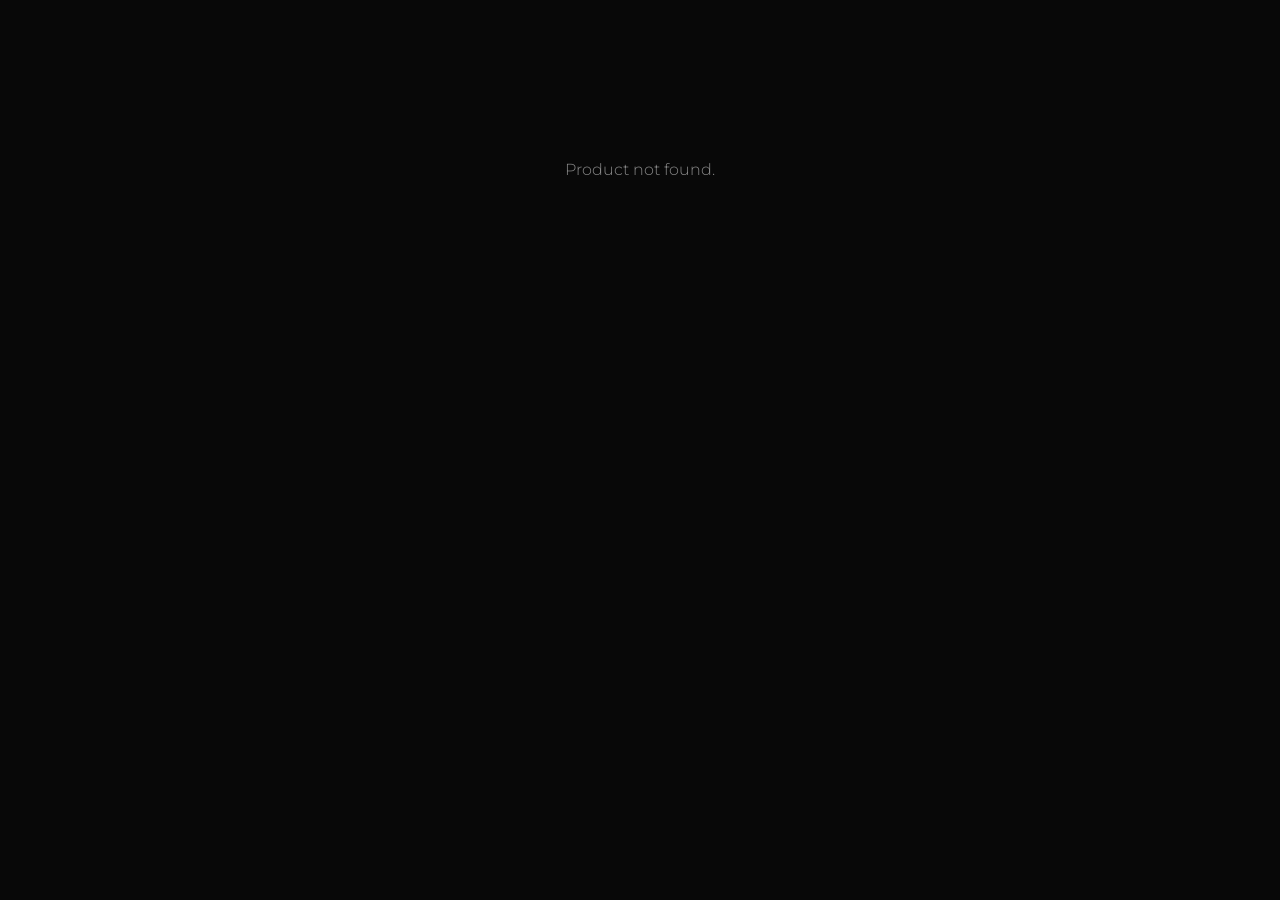
==== index.html @ c401d579 "Initial commit: Élixir Du Lin e-commerce site" ====
<!DOCTYPE html>
<html lang="en">
<head>
  <meta charset="UTF-8" />
  <meta name="viewport" content="width=device-width, initial-scale=1.0" />
  <title>Élixir Du Lin — Luxury Dryer Sheets</title>
  <meta name="description" content="Luxury-inspired dryer sheets crafted from the world's finest fragrance compositions. Élixir Du Lin." />
  <meta property="og:title" content="Élixir Du Lin — Luxury Dryer Sheets" />
  <meta property="og:description" content="Laundry elevated. Six signature scents inspired by the world's most coveted perfumes." />
  <link rel="stylesheet" href="css/style.css" />
</head>
<body>

  <!-- NAVBAR -->
  <nav>
    <a href="index.html" class="nav-logo">
      <svg class="logo-svg" viewBox="0 0 188 66" xmlns="http://www.w3.org/2000/svg">
        <rect x="1.5" y="1.5" width="185" height="63" fill="none" stroke="#c9a96e" stroke-width="0.7" opacity="0.6"/>
        <!-- Corner marks -->
        <line x1="1.5" y1="1.5" x2="12" y2="1.5" stroke="#c9a96e" stroke-width="1.4"/>
        <line x1="1.5" y1="1.5" x2="1.5" y2="12" stroke="#c9a96e" stroke-width="1.4"/>
        <line x1="186.5" y1="1.5" x2="176" y2="1.5" stroke="#c9a96e" stroke-width="1.4"/>
        <line x1="186.5" y1="1.5" x2="186.5" y2="12" stroke="#c9a96e" stroke-width="1.4"/>
        <line x1="1.5" y1="64.5" x2="12" y2="64.5" stroke="#c9a96e" stroke-width="1.4"/>
        <line x1="1.5" y1="64.5" x2="1.5" y2="54" stroke="#c9a96e" stroke-width="1.4"/>
        <line x1="186.5" y1="64.5" x2="176" y2="64.5" stroke="#c9a96e" stroke-width="1.4"/>
        <line x1="186.5" y1="64.5" x2="186.5" y2="54" stroke="#c9a96e" stroke-width="1.4"/>
        <!-- Monogram -->
        <text font-family="Cormorant Garamond, Georgia, serif" font-weight="700" font-size="52" fill="#c9a96e" x="16" y="51">ÉDL</text>
      </svg>
    </a>

    <ul class="nav-links">
      <li><a href="index.html">Home</a></li>
      <li><a href="shop.html">Collection</a></li>
      <li><a href="#about">About</a></li>
    </ul>

    <div class="nav-right">
      <a href="cart.html" class="cart-icon" aria-label="Cart">
        <svg viewBox="0 0 24 24"><path d="M6 2L3 6v14a2 2 0 002 2h14a2 2 0 002-2V6l-3-4z"/><line x1="3" y1="6" x2="21" y2="6"/><path d="M16 10a4 4 0 01-8 0"/></svg>
        <span class="cart-count">0</span>
      </a>
    </div>
  </nav>

  <!-- HERO -->
  <section class="hero">
    <div class="hero-bg"></div>
    <div class="hero-line-top"></div>
    <div class="hero-line-bottom"></div>

    <div class="hero-content">
      <p class="hero-eyebrow">Maison de Parfum du Linge</p>
      <h1 class="hero-title">
        Élixir
        <em>Du Lin</em>
      </h1>
      <div class="hero-divider"></div>
      <p class="hero-subtitle">
        Luxury dryer sheets &nbsp;·&nbsp; Six signature scents &nbsp;·&nbsp; 18 sheets per box
      </p>
      <a href="shop.html" class="btn-primary"><span>Explore the Collection</span></a>
    </div>

    <div class="hero-scroll">
      <div class="hero-scroll-line"></div>
      <span>Scroll</span>
    </div>
  </section>

  <!-- MARQUEE -->
  <div class="marquee-section">
    <div class="marquee-track">
      <span class="marquee-item">Luxury Fragrance<span class="marquee-dot">✦</span></span>
      <span class="marquee-item">18 Sheets Per Box<span class="marquee-dot">✦</span></span>
      <span class="marquee-item">Inspiration Perfumery<span class="marquee-dot">✦</span></span>
      <span class="marquee-item">Free of Harsh Chemicals<span class="marquee-dot">✦</span></span>
      <span class="marquee-item">Long-Lasting Scent<span class="marquee-dot">✦</span></span>
      <span class="marquee-item">Six Signature Scents<span class="marquee-dot">✦</span></span>
      <span class="marquee-item">Élixir Du Lin<span class="marquee-dot">✦</span></span>
      <!-- duplicate for seamless loop -->
      <span class="marquee-item">Luxury Fragrance<span class="marquee-dot">✦</span></span>
      <span class="marquee-item">18 Sheets Per Box<span class="marquee-dot">✦</span></span>
      <span class="marquee-item">Inspiration Perfumery<span class="marquee-dot">✦</span></span>
      <span class="marquee-item">Free of Harsh Chemicals<span class="marquee-dot">✦</span></span>
      <span class="marquee-item">Long-Lasting Scent<span class="marquee-dot">✦</span></span>
      <span class="marquee-item">Six Signature Scents<span class="marquee-dot">✦</span></span>
      <span class="marquee-item">Élixir Du Lin<span class="marquee-dot">✦</span></span>
    </div>
  </div>

  <!-- FEATURED PRODUCTS -->
  <section>
    <div class="section-header">
      <span class="section-eyebrow">The Collection</span>
      <h2 class="section-title">Featured Scents</h2>
      <p class="section-subtitle">Each fragrance is drawn from the world's most coveted perfumes, translated into your laundry ritual.</p>
    </div>
    <div class="products-grid"></div>
    <div style="text-align:center;margin-top:4rem;">
      <a href="shop.html" class="btn-primary"><span>View All Six Scents</span></a>
    </div>
  </section>

  <!-- BRAND STORY -->
  <section id="about" style="background:var(--surface);">
    <div class="brand-section">
      <div class="brand-text">
        <span class="section-eyebrow">Our Philosophy</span>
        <h2>Laundry was never<br><em>just laundry.</em></h2>
        <p>
          Élixir Du Lin was built on a simple belief: the clothes you wear every day deserve the same attention as the perfume you choose. We took the architecture of the world's most revered fragrances and translated them — note by note — into a format no one had touched.
        </p>
        <p>
          Each box contains 18 sheets, each one releasing a carefully balanced composition as it works. Woody aromatics. Fresh marines. Deep orientals. Soft florals. The scent stays true through every wear.
        </p>
        <a href="shop.html" class="btn-primary"><span>Discover the Collection</span></a>

        <div class="brand-stats">
          <div class="stat-item">
            <span class="stat-number">6</span>
            <span class="stat-label">Signature Scents</span>
          </div>
          <div class="stat-item">
            <span class="stat-number">18</span>
            <span class="stat-label">Sheets Per Box</span>
          </div>
          <div class="stat-item">
            <span class="stat-number">0</span>
            <span class="stat-label">Harsh Chemicals</span>
          </div>
        </div>
      </div>

      <div class="brand-visual">
        <div class="brand-visual-bg">É</div>
        <div class="brand-visual-content">
          <svg class="brand-logo-large" viewBox="0 0 188 66" xmlns="http://www.w3.org/2000/svg" width="160">
            <rect x="1.5" y="1.5" width="185" height="63" fill="none" stroke="#c9a96e" stroke-width="0.7" opacity="0.5"/>
            <line x1="1.5" y1="1.5" x2="12" y2="1.5" stroke="#c9a96e" stroke-width="1.4"/>
            <line x1="1.5" y1="1.5" x2="1.5" y2="12" stroke="#c9a96e" stroke-width="1.4"/>
            <line x1="186.5" y1="1.5" x2="176" y2="1.5" stroke="#c9a96e" stroke-width="1.4"/>
            <line x1="186.5" y1="1.5" x2="186.5" y2="12" stroke="#c9a96e" stroke-width="1.4"/>
            <line x1="1.5" y1="64.5" x2="12" y2="64.5" stroke="#c9a96e" stroke-width="1.4"/>
            <line x1="1.5" y1="64.5" x2="1.5" y2="54" stroke="#c9a96e" stroke-width="1.4"/>
            <line x1="186.5" y1="64.5" x2="176" y2="64.5" stroke="#c9a96e" stroke-width="1.4"/>
            <line x1="186.5" y1="64.5" x2="186.5" y2="54" stroke="#c9a96e" stroke-width="1.4"/>
            <text font-family="Cormorant Garamond, Georgia, serif" font-weight="700" font-size="52" fill="#c9a96e" x="16" y="51">ÉDL</text>
          </svg>
          <p style="font-family:'Cormorant Garamond',serif;font-size:1.1rem;letter-spacing:0.2em;color:var(--gold);opacity:0.6;margin-top:1.5rem;text-transform:uppercase;">Élixir Du Lin</p>
        </div>
      </div>
    </div>
  </section>

  <!-- FOOTER -->
  <footer>
    <div class="footer-top">
      <div class="footer-brand">
        <svg viewBox="0 0 188 66" xmlns="http://www.w3.org/2000/svg" width="120">
          <rect x="1.5" y="1.5" width="185" height="63" fill="none" stroke="#c9a96e" stroke-width="0.7" opacity="0.5"/>
          <line x1="1.5" y1="1.5" x2="10" y2="1.5" stroke="#c9a96e" stroke-width="1.2"/>
          <line x1="1.5" y1="1.5" x2="1.5" y2="10" stroke="#c9a96e" stroke-width="1.2"/>
          <line x1="186.5" y1="1.5" x2="178" y2="1.5" stroke="#c9a96e" stroke-width="1.2"/>
          <line x1="186.5" y1="1.5" x2="186.5" y2="10" stroke="#c9a96e" stroke-width="1.2"/>
          <line x1="1.5" y1="64.5" x2="10" y2="64.5" stroke="#c9a96e" stroke-width="1.2"/>
          <line x1="1.5" y1="64.5" x2="1.5" y2="56" stroke="#c9a96e" stroke-width="1.2"/>
          <line x1="186.5" y1="64.5" x2="178" y2="64.5" stroke="#c9a96e" stroke-width="1.2"/>
          <line x1="186.5" y1="64.5" x2="186.5" y2="56" stroke="#c9a96e" stroke-width="1.2"/>
          <text font-family="Cormorant Garamond, Georgia, serif" font-weight="700" font-size="52" fill="#c9a96e" x="16" y="51">ÉDL</text>
        </svg>
        <p>Luxury-inspired dryer sheets crafted for those who believe every detail matters. Six compositions. One standard: exceptional.</p>
      </div>
      <div class="footer-col">
        <h4>Collection</h4>
        <ul>
          <li><a href="shop.html?filter=woody">Woody &amp; Aromatic</a></li>
          <li><a href="shop.html?filter=fresh">Fresh &amp; Citrus</a></li>
          <li><a href="shop.html?filter=floral">Floral</a></li>
          <li><a href="shop.html?filter=oriental">Oriental</a></li>
        </ul>
      </div>
      <div class="footer-col">
        <h4>Information</h4>
        <ul>
          <li><a href="#about">Our Story</a></li>
          <li><a href="#">Ingredients</a></li>
          <li><a href="#">Sustainability</a></li>
          <li><a href="#">FAQ</a></li>
        </ul>
      </div>
      <div class="footer-col">
        <h4>Support</h4>
        <ul>
          <li><a href="#">Contact Us</a></li>
          <li><a href="#">Shipping Policy</a></li>
          <li><a href="#">Returns</a></li>
          <li><a href="#">Privacy Policy</a></li>
        </ul>
      </div>
    </div>
    <div class="footer-bottom">
      <p>&copy; 2025 Élixir Du Lin. All rights reserved.</p>
      <p>Designed with intent.</p>
    </div>
  </footer>

  <script src="js/main.js"></script>
</body>
</html>
---- css/style.css ----
@import url('https://fonts.googleapis.com/css2?family=Cormorant+Garamond:ital,wght@0,300;0,400;0,500;0,600;0,700;1,300;1,400;1,500&family=Montserrat:wght@300;400;500;600&display=swap');

*, *::before, *::after {
  box-sizing: border-box;
  margin: 0;
  padding: 0;
}

:root {
  --black:      #080808;
  --surface:    #0f0f0f;
  --card:       #141414;
  --card-hover: #1a1a1a;
  --border:     #252522;
  --gold:       #c9a96e;
  --gold-light: #e0c98a;
  --gold-dark:  #9e7840;
  --white:      #f0ede8;
  --muted:      #888880;
  --muted-2:    #4a4a46;
}

html { scroll-behavior: smooth; }

body {
  background-color: var(--black);
  color: var(--white);
  font-family: 'Montserrat', sans-serif;
  font-weight: 300;
  -webkit-font-smoothing: antialiased;
  overflow-x: hidden;
}

h1, h2, h3, h4 {
  font-family: 'Cormorant Garamond', serif;
  font-weight: 500;
  letter-spacing: 0.02em;
}

/* ========================
   NAVBAR
======================== */
nav {
  position: fixed;
  top: 0;
  left: 0;
  right: 0;
  z-index: 100;
  display: flex;
  align-items: center;
  justify-content: space-between;
  padding: 1.75rem 4rem;
  background: transparent;
  transition: background 0.4s ease, padding 0.4s ease, border-color 0.4s ease;
  border-bottom: 1px solid transparent;
}

nav.scrolled {
  background: rgba(8, 8, 8, 0.96);
  backdrop-filter: blur(16px);
  -webkit-backdrop-filter: blur(16px);
  padding: 1.1rem 4rem;
  border-bottom-color: var(--border);
}

.nav-logo {
  display: flex;
  align-items: center;
  text-decoration: none;
}

.logo-svg {
  height: 44px;
  width: auto;
  display: block;
}

.nav-links {
  display: flex;
  gap: 2.5rem;
  list-style: none;
  position: absolute;
  left: 50%;
  transform: translateX(-50%);
}

.nav-links a {
  text-decoration: none;
  color: var(--muted);
  font-size: 0.65rem;
  font-weight: 500;
  letter-spacing: 0.22em;
  text-transform: uppercase;
  transition: color 0.3s ease;
}

.nav-links a:hover,
.nav-links a.active {
  color: var(--gold);
}

.nav-right {
  display: flex;
  align-items: center;
  gap: 1.5rem;
}

.cart-icon {
  position: relative;
  cursor: pointer;
  color: var(--muted);
  transition: color 0.3s ease;
  text-decoration: none;
  display: flex;
  align-items: center;
}

.cart-icon:hover { color: var(--gold); }

.cart-icon svg {
  width: 20px;
  height: 20px;
  stroke: currentColor;
  fill: none;
  stroke-width: 1.5;
  stroke-linecap: round;
  stroke-linejoin: round;
}

.cart-count {
  position: absolute;
  top: -7px;
  right: -9px;
  background: var(--gold);
  color: var(--black);
  font-size: 0.5rem;
  font-weight: 700;
  width: 16px;
  height: 16px;
  border-radius: 50%;
  display: none;
  align-items: center;
  justify-content: center;
  font-family: 'Montserrat', sans-serif;
}

.cart-count.visible { display: flex; }

/* ========================
   HERO
======================== */
.hero {
  height: 100vh;
  display: flex;
  flex-direction: column;
  align-items: center;
  justify-content: center;
  position: relative;
  overflow: hidden;
  text-align: center;
}

.hero-bg {
  position: absolute;
  inset: 0;
  background:
    radial-gradient(ellipse at 15% 50%, rgba(201, 169, 110, 0.07) 0%, transparent 55%),
    radial-gradient(ellipse at 85% 20%, rgba(201, 169, 110, 0.05) 0%, transparent 50%),
    radial-gradient(ellipse at 50% 95%, rgba(201, 169, 110, 0.04) 0%, transparent 55%);
  animation: breathe 10s ease-in-out infinite alternate;
}

@keyframes breathe {
  from { opacity: 0.5; }
  to   { opacity: 1; }
}

.hero-line-top,
.hero-line-bottom {
  position: absolute;
  left: 50%;
  transform: translateX(-50%);
  width: 1px;
  opacity: 0.25;
}

.hero-line-top {
  top: 0;
  height: 28%;
  background: linear-gradient(to bottom, transparent, var(--gold));
}

.hero-line-bottom {
  bottom: 0;
  height: 28%;
  background: linear-gradient(to top, transparent, var(--gold));
}

.hero-content {
  position: relative;
  z-index: 2;
  max-width: 900px;
  padding: 0 2rem;
}

.hero-eyebrow {
  font-size: 0.6rem;
  letter-spacing: 0.45em;
  text-transform: uppercase;
  color: var(--gold);
  margin-bottom: 2.5rem;
  font-family: 'Montserrat', sans-serif;
  font-weight: 400;
}

.hero-title {
  font-family: 'Cormorant Garamond', serif;
  font-size: clamp(4.5rem, 11vw, 9rem);
  font-weight: 300;
  line-height: 0.88;
  letter-spacing: -0.01em;
  margin-bottom: 2.5rem;
  color: var(--white);
}

.hero-title em {
  display: block;
  font-style: italic;
  color: var(--gold);
  font-weight: 300;
}

.hero-divider {
  width: 50px;
  height: 1px;
  background: var(--gold);
  margin: 0 auto 2.5rem;
  opacity: 0.5;
}

.hero-subtitle {
  font-size: 0.68rem;
  letter-spacing: 0.28em;
  text-transform: uppercase;
  color: var(--muted);
  margin-bottom: 3rem;
  line-height: 2.2;
}

.btn-primary {
  display: inline-block;
  padding: 1rem 3.5rem;
  border: 1px solid var(--gold);
  color: var(--gold);
  text-decoration: none;
  font-size: 0.6rem;
  letter-spacing: 0.32em;
  text-transform: uppercase;
  font-family: 'Montserrat', sans-serif;
  font-weight: 500;
  transition: color 0.4s ease;
  position: relative;
  overflow: hidden;
}

.btn-primary::before {
  content: '';
  position: absolute;
  inset: 0;
  background: var(--gold);
  transform: translateX(-101%);
  transition: transform 0.4s ease;
  z-index: 0;
}

.btn-primary:hover { color: var(--black); }
.btn-primary:hover::before { transform: translateX(0); }

.btn-primary span,
.btn-secondary span {
  position: relative;
  z-index: 1;
}

.btn-secondary {
  display: inline-block;
  padding: 1rem 3.5rem;
  background: var(--gold);
  color: var(--black);
  text-decoration: none;
  font-size: 0.6rem;
  letter-spacing: 0.32em;
  text-transform: uppercase;
  font-family: 'Montserrat', sans-serif;
  font-weight: 600;
  transition: background 0.3s ease;
  position: relative;
  overflow: hidden;
}

.btn-secondary:hover { background: var(--gold-light); }

.hero-scroll {
  position: absolute;
  bottom: 2.5rem;
  left: 50%;
  transform: translateX(-50%);
  display: flex;
  flex-direction: column;
  align-items: center;
  gap: 0.75rem;
  color: var(--muted-2);
  font-size: 0.55rem;
  letter-spacing: 0.3em;
  text-transform: uppercase;
}

.hero-scroll-line {
  width: 1px;
  height: 36px;
  background: linear-gradient(to bottom, var(--muted-2), transparent);
  animation: scrollDown 2.2s ease-in-out infinite;
}

@keyframes scrollDown {
  0%, 100% { transform: scaleY(1); opacity: 1; }
  50%       { transform: scaleY(0.4); opacity: 0.2; }
}

/* ========================
   MARQUEE STRIP
======================== */
.marquee-section {
  padding: 2rem 0;
  border-top: 1px solid var(--border);
  border-bottom: 1px solid var(--border);
  overflow: hidden;
  background: var(--surface);
}

.marquee-track {
  display: flex;
  animation: marquee 24s linear infinite;
  width: max-content;
}

.marquee-item {
  display: flex;
  align-items: center;
  gap: 3rem;
  padding: 0 3rem;
  font-family: 'Cormorant Garamond', serif;
  font-size: 0.72rem;
  letter-spacing: 0.38em;
  text-transform: uppercase;
  color: var(--muted-2);
  white-space: nowrap;
}

.marquee-dot {
  color: var(--gold);
  font-size: 0.4rem;
  flex-shrink: 0;
}

@keyframes marquee {
  from { transform: translateX(0); }
  to   { transform: translateX(-50%); }
}

/* ========================
   SECTIONS
======================== */
section { padding: 8rem 4rem; }

.section-header {
  text-align: center;
  margin-bottom: 5rem;
}

.section-eyebrow {
  display: block;
  font-size: 0.6rem;
  letter-spacing: 0.42em;
  text-transform: uppercase;
  color: var(--gold);
  margin-bottom: 1.5rem;
  font-family: 'Montserrat', sans-serif;
}

.section-title {
  font-family: 'Cormorant Garamond', serif;
  font-size: clamp(2.5rem, 5vw, 4rem);
  font-weight: 400;
  color: var(--white);
  line-height: 1.1;
  margin-bottom: 1.5rem;
}

.section-subtitle {
  color: var(--muted);
  font-size: 0.75rem;
  line-height: 2.2;
  max-width: 480px;
  margin: 0 auto;
  letter-spacing: 0.04em;
}

/* ========================
   PRODUCT GRID
======================== */
.products-grid {
  display: grid;
  grid-template-columns: repeat(auto-fill, minmax(300px, 1fr));
  gap: 2px;
  max-width: 1400px;
  margin: 0 auto;
}

.product-card {
  background: var(--card);
  cursor: pointer;
  transition: background 0.4s ease;
  position: relative;
  overflow: hidden;
  text-decoration: none;
  color: inherit;
  display: block;
}

.product-card:hover { background: var(--card-hover); }
.product-card:hover .product-img-inner { transform: scale(1.04); }
.product-card:hover .product-img-overlay { opacity: 1; }

.product-img {
  aspect-ratio: 4/5;
  overflow: hidden;
  position: relative;
  background: var(--card);
}

.product-img-inner {
  width: 100%;
  height: 100%;
  display: flex;
  align-items: center;
  justify-content: center;
  transition: transform 0.7s ease;
  background: linear-gradient(145deg, #121212 0%, #1c1c1c 100%);
  flex-direction: column;
  gap: 1.25rem;
}

.product-img-overlay {
  position: absolute;
  inset: 0;
  background: rgba(201, 169, 110, 0.05);
  opacity: 0;
  transition: opacity 0.4s ease;
}

.placeholder-monogram {
  font-family: 'Cormorant Garamond', serif;
  font-size: 7rem;
  font-weight: 300;
  color: var(--gold);
  opacity: 0.18;
  line-height: 1;
  user-select: none;
}

.placeholder-scent {
  font-size: 0.55rem;
  letter-spacing: 0.35em;
  text-transform: uppercase;
  color: var(--muted-2);
}

.product-info {
  padding: 1.75rem 2rem;
  border-top: 1px solid var(--border);
}

.product-name {
  font-family: 'Cormorant Garamond', serif;
  font-size: 1.5rem;
  font-weight: 500;
  color: var(--white);
  margin-bottom: 0.3rem;
}

.product-tagline {
  font-size: 0.58rem;
  letter-spacing: 0.22em;
  text-transform: uppercase;
  color: var(--gold);
  margin-bottom: 1.2rem;
  opacity: 0.75;
}

.product-meta {
  display: flex;
  align-items: baseline;
  justify-content: space-between;
}

.product-price {
  font-family: 'Cormorant Garamond', serif;
  font-size: 1.25rem;
  color: var(--white);
  font-weight: 400;
}

.product-sheets {
  font-size: 0.55rem;
  letter-spacing: 0.18em;
  text-transform: uppercase;
  color: var(--muted-2);
}

/* ========================
   BRAND STORY SECTION
======================== */
.brand-section {
  display: grid;
  grid-template-columns: 1fr 1fr;
  gap: 7rem;
  align-items: center;
  max-width: 1280px;
  margin: 0 auto;
}

.brand-text .section-eyebrow { text-align: left; }

.brand-text h2 {
  font-size: clamp(2.5rem, 4vw, 3.8rem);
  font-weight: 400;
  line-height: 1.12;
  margin-bottom: 2rem;
}

.brand-text h2 em {
  color: var(--gold);
  font-style: italic;
}

.brand-text p {
  font-size: 0.78rem;
  line-height: 2.3;
  color: var(--muted);
  margin-bottom: 1.75rem;
  letter-spacing: 0.03em;
}

.brand-visual {
  aspect-ratio: 3/4;
  background: var(--card);
  border: 1px solid var(--border);
  display: flex;
  align-items: center;
  justify-content: center;
  position: relative;
  overflow: hidden;
}

.brand-visual-bg {
  position: absolute;
  inset: 0;
  display: flex;
  align-items: center;
  justify-content: center;
  font-family: 'Cormorant Garamond', serif;
  font-size: 20rem;
  font-weight: 300;
  color: var(--gold);
  opacity: 0.04;
  user-select: none;
  line-height: 1;
}

.brand-visual-content {
  position: relative;
  z-index: 2;
  text-align: center;
  padding: 3rem;
}

.brand-visual-content .brand-logo-large {
  margin-bottom: 2rem;
}

.brand-stats {
  display: grid;
  grid-template-columns: repeat(3, 1fr);
  gap: 2rem;
  margin-top: 3rem;
  padding-top: 2.5rem;
  border-top: 1px solid var(--border);
}

.stat-number {
  display: block;
  font-family: 'Cormorant Garamond', serif;
  font-size: 2.5rem;
  font-weight: 300;
  color: var(--gold);
  line-height: 1;
  margin-bottom: 0.5rem;
}

.stat-label {
  font-size: 0.58rem;
  letter-spacing: 0.22em;
  text-transform: uppercase;
  color: var(--muted-2);
}

/* ========================
   FOOTER
======================== */
footer {
  border-top: 1px solid var(--border);
  padding: 6rem 4rem 3rem;
  background: var(--surface);
}

.footer-top {
  display: grid;
  grid-template-columns: 2fr 1fr 1fr 1fr;
  gap: 4rem;
  margin-bottom: 4rem;
  padding-bottom: 4rem;
  border-bottom: 1px solid var(--border);
}

.footer-brand p {
  font-size: 0.72rem;
  line-height: 2.1;
  color: var(--muted);
  margin-top: 1.5rem;
  max-width: 260px;
}

.footer-col h4 {
  font-family: 'Cormorant Garamond', serif;
  font-size: 0.85rem;
  letter-spacing: 0.22em;
  text-transform: uppercase;
  color: var(--white);
  margin-bottom: 1.75rem;
  font-weight: 500;
}

.footer-col ul {
  list-style: none;
  display: flex;
  flex-direction: column;
  gap: 0.9rem;
}

.footer-col ul a {
  text-decoration: none;
  color: var(--muted);
  font-size: 0.7rem;
  letter-spacing: 0.06em;
  transition: color 0.3s ease;
}

.footer-col ul a:hover { color: var(--gold); }

.footer-bottom {
  display: flex;
  align-items: center;
  justify-content: space-between;
}

.footer-bottom p,
.footer-bottom a {
  font-size: 0.62rem;
  letter-spacing: 0.1em;
  color: var(--muted-2);
  text-decoration: none;
}

.footer-bottom a:hover { color: var(--gold); }

/* ========================
   SHOP PAGE
======================== */
.page-hero {
  padding-top: 13rem;
  padding-bottom: 5rem;
  text-align: center;
  padding-left: 4rem;
  padding-right: 4rem;
  border-bottom: 1px solid var(--border);
}

.page-hero .hero-eyebrow { margin-bottom: 1.5rem; }

.page-hero h1 {
  font-size: clamp(3.5rem, 7vw, 6rem);
  font-weight: 300;
  line-height: 1;
  margin-bottom: 1.5rem;
}

.page-hero p {
  font-size: 0.75rem;
  color: var(--muted);
  letter-spacing: 0.06em;
  line-height: 2;
  max-width: 500px;
  margin: 0 auto;
}

.shop-filters {
  display: flex;
  align-items: center;
  justify-content: center;
  gap: 0.5rem;
  flex-wrap: wrap;
  padding: 2rem 4rem;
  border-bottom: 1px solid var(--border);
}

.filter-btn {
  padding: 0.55rem 1.5rem;
  border: 1px solid var(--border);
  background: transparent;
  color: var(--muted);
  font-size: 0.58rem;
  letter-spacing: 0.22em;
  text-transform: uppercase;
  font-family: 'Montserrat', sans-serif;
  cursor: pointer;
  transition: all 0.3s ease;
}

.filter-btn:hover,
.filter-btn.active {
  border-color: var(--gold);
  color: var(--gold);
}

.shop-grid-section { padding: 3rem 4rem 8rem; }

.shop-grid {
  display: grid;
  grid-template-columns: repeat(auto-fill, minmax(290px, 1fr));
  gap: 2px;
  max-width: 1400px;
  margin: 0 auto;
}

/* ========================
   PRODUCT DETAIL PAGE
======================== */
.product-page {
  padding: 11rem 4rem 8rem;
  min-height: 100vh;
}

.product-layout {
  display: grid;
  grid-template-columns: 1fr 1fr;
  gap: 7rem;
  max-width: 1200px;
  margin: 0 auto;
}

.product-gallery {
  aspect-ratio: 3/4;
  background: var(--card);
  border: 1px solid var(--border);
  display: flex;
  align-items: center;
  justify-content: center;
  position: relative;
  overflow: hidden;
}

.gallery-bg-monogram {
  position: absolute;
  font-family: 'Cormorant Garamond', serif;
  font-size: 22rem;
  font-weight: 300;
  color: var(--gold);
  opacity: 0.06;
  user-select: none;
  line-height: 1;
}

.gallery-center {
  position: relative;
  z-index: 2;
  text-align: center;
}

.gallery-center .product-name {
  font-size: 3.5rem;
  opacity: 0.25;
  color: var(--gold);
}

.product-detail { padding: 1rem 0; }

.product-detail .product-name {
  font-size: clamp(2.8rem, 4vw, 3.8rem);
  font-weight: 400;
  margin-bottom: 0.4rem;
}

.product-detail .product-tagline {
  font-size: 0.6rem;
  letter-spacing: 0.28em;
  margin-bottom: 2rem;
}

.product-detail .product-price {
  font-size: 2rem;
  display: block;
  margin-bottom: 0.4rem;
}

.per-box {
  font-size: 0.6rem;
  letter-spacing: 0.18em;
  text-transform: uppercase;
  color: var(--muted-2);
  display: block;
  margin-bottom: 2.5rem;
}

.detail-divider {
  width: 100%;
  height: 1px;
  background: var(--border);
  margin: 2rem 0;
}

.product-description {
  font-size: 0.78rem;
  line-height: 2.3;
  color: var(--muted);
  margin-bottom: 2.5rem;
  letter-spacing: 0.03em;
}

.scent-notes { margin-bottom: 2.5rem; }

.scent-notes-label {
  font-size: 0.58rem;
  letter-spacing: 0.3em;
  text-transform: uppercase;
  color: var(--gold);
  margin-bottom: 1rem;
  display: block;
  font-family: 'Montserrat', sans-serif;
}

.notes-grid {
  display: grid;
  grid-template-columns: repeat(3, 1fr);
  gap: 1px;
  background: var(--border);
}

.note-item {
  background: var(--card);
  padding: 1.1rem;
  text-align: center;
}

.note-type {
  font-size: 0.52rem;
  letter-spacing: 0.22em;
  text-transform: uppercase;
  color: var(--muted-2);
  display: block;
  margin-bottom: 0.5rem;
}

.note-value {
  font-family: 'Cormorant Garamond', serif;
  font-size: 0.9rem;
  color: var(--white);
}

.qty-row {
  display: flex;
  align-items: center;
  gap: 1.5rem;
  margin-bottom: 1.25rem;
}

.qty-label {
  font-size: 0.6rem;
  letter-spacing: 0.2em;
  text-transform: uppercase;
  color: var(--muted);
}

.qty-control {
  display: flex;
  align-items: center;
  border: 1px solid var(--border);
}

.qty-btn {
  width: 44px;
  height: 44px;
  background: var(--card);
  border: none;
  color: var(--white);
  font-size: 1.1rem;
  cursor: pointer;
  display: flex;
  align-items: center;
  justify-content: center;
  transition: background 0.3s;
  font-family: 'Montserrat', sans-serif;
  line-height: 1;
}

.qty-btn:hover { background: var(--card-hover); }

.qty-num {
  width: 56px;
  height: 44px;
  display: flex;
  align-items: center;
  justify-content: center;
  font-family: 'Cormorant Garamond', serif;
  font-size: 1.2rem;
  border-left: 1px solid var(--border);
  border-right: 1px solid var(--border);
}

.add-to-cart-btn {
  width: 100%;
  padding: 1.1rem;
  background: transparent;
  border: 1px solid var(--gold);
  color: var(--gold);
  font-family: 'Montserrat', sans-serif;
  font-size: 0.6rem;
  letter-spacing: 0.32em;
  text-transform: uppercase;
  cursor: pointer;
  transition: color 0.4s ease;
  position: relative;
  overflow: hidden;
  margin-bottom: 0.75rem;
}

.add-to-cart-btn::before {
  content: '';
  position: absolute;
  inset: 0;
  background: var(--gold);
  transform: translateX(-101%);
  transition: transform 0.4s ease;
  z-index: 0;
}

.add-to-cart-btn:hover { color: var(--black); }
.add-to-cart-btn:hover::before { transform: translateX(0); }
.add-to-cart-btn span { position: relative; z-index: 1; }

/* ========================
   CART PAGE
======================== */
.cart-page {
  padding: 11rem 4rem 8rem;
  min-height: 100vh;
}

.cart-page h1 {
  font-size: clamp(2.5rem, 5vw, 4rem);
  font-weight: 300;
  margin-bottom: 0.5rem;
}

.cart-page .hero-eyebrow {
  display: block;
  margin-bottom: 1rem;
}

.cart-header {
  max-width: 1200px;
  margin: 0 auto 4rem;
  padding-bottom: 2.5rem;
  border-bottom: 1px solid var(--border);
}

.cart-layout {
  display: grid;
  grid-template-columns: 1fr 360px;
  gap: 4rem;
  max-width: 1200px;
  margin: 0 auto;
  align-items: start;
}

.cart-item {
  display: grid;
  grid-template-columns: 110px 1fr auto;
  gap: 2rem;
  padding: 2rem 0;
  border-bottom: 1px solid var(--border);
  align-items: center;
}

.cart-item-img {
  aspect-ratio: 3/4;
  background: var(--card);
  border: 1px solid var(--border);
  display: flex;
  align-items: center;
  justify-content: center;
}

.cart-item-img .mini-mono {
  font-family: 'Cormorant Garamond', serif;
  font-size: 2.5rem;
  color: var(--gold);
  opacity: 0.3;
}

.cart-item-details h3 {
  font-family: 'Cormorant Garamond', serif;
  font-size: 1.5rem;
  font-weight: 500;
  margin-bottom: 0.3rem;
}

.cart-item-details .item-tagline {
  font-size: 0.58rem;
  letter-spacing: 0.2em;
  text-transform: uppercase;
  color: var(--gold);
  margin-bottom: 1.25rem;
  display: block;
  opacity: 0.75;
}

.cart-item-qty {
  display: flex;
  align-items: center;
  border: 1px solid var(--border);
  width: fit-content;
}

.cart-item-qty .qty-btn {
  width: 36px;
  height: 36px;
  font-size: 1rem;
}

.cart-item-qty .qty-num {
  width: 46px;
  height: 36px;
  font-size: 1rem;
}

.item-remove {
  background: none;
  border: none;
  color: var(--muted-2);
  font-size: 0.58rem;
  letter-spacing: 0.15em;
  text-transform: uppercase;
  cursor: pointer;
  margin-top: 0.75rem;
  font-family: 'Montserrat', sans-serif;
  transition: color 0.3s;
  padding: 0;
}

.item-remove:hover { color: #c0392b; }

.item-price {
  font-family: 'Cormorant Garamond', serif;
  font-size: 1.4rem;
  color: var(--white);
  text-align: right;
  white-space: nowrap;
}

.cart-summary {
  background: var(--card);
  border: 1px solid var(--border);
  padding: 2.5rem;
  position: sticky;
  top: 8rem;
}

.cart-summary h3 {
  font-size: 1.15rem;
  letter-spacing: 0.12em;
  margin-bottom: 2rem;
  padding-bottom: 1.5rem;
  border-bottom: 1px solid var(--border);
}

.summary-row {
  display: flex;
  justify-content: space-between;
  margin-bottom: 1rem;
  font-size: 0.72rem;
  color: var(--muted);
  letter-spacing: 0.05em;
}

.summary-row.total {
  font-family: 'Cormorant Garamond', serif;
  font-size: 1.5rem;
  color: var(--white);
  margin-top: 1.5rem;
  padding-top: 1.5rem;
  border-top: 1px solid var(--border);
  margin-bottom: 2rem;
  font-weight: 400;
}

.checkout-note {
  font-size: 0.58rem;
  color: var(--muted-2);
  letter-spacing: 0.06em;
  text-align: center;
  margin-top: 1rem;
  line-height: 2;
}

.empty-cart-state {
  text-align: center;
  padding: 8rem 2rem;
  grid-column: 1 / -1;
}

.empty-cart-state h2 {
  font-size: 3rem;
  font-weight: 300;
  color: var(--muted-2);
  margin-bottom: 1rem;
}

.empty-cart-state p {
  color: var(--muted-2);
  font-size: 0.72rem;
  margin-bottom: 2.5rem;
  letter-spacing: 0.05em;
}

/* ========================
   TOAST
======================== */
.toast {
  position: fixed;
  bottom: 2.5rem;
  right: 2.5rem;
  background: var(--card);
  border: 1px solid var(--border);
  border-left: 2px solid var(--gold);
  padding: 1.25rem 1.75rem;
  z-index: 999;
  transform: translateY(120px);
  opacity: 0;
  transition: all 0.4s cubic-bezier(0.16, 1, 0.3, 1);
  max-width: 300px;
  pointer-events: none;
}

.toast.show {
  transform: translateY(0);
  opacity: 1;
}

.toast-name {
  font-family: 'Cormorant Garamond', serif;
  font-size: 1.15rem;
  color: var(--white);
  display: block;
  margin-bottom: 0.3rem;
}

.toast-msg {
  font-size: 0.58rem;
  letter-spacing: 0.18em;
  text-transform: uppercase;
  color: var(--gold);
}

/* ========================
   RELATED PRODUCTS
======================== */
.related-section {
  padding: 6rem 4rem;
  border-top: 1px solid var(--border);
  background: var(--surface);
}

.related-section .section-header { margin-bottom: 3rem; }

/* ========================
   RESPONSIVE
======================== */
@media (max-width: 1024px) {
  nav          { padding: 1.5rem 2rem; }
  nav.scrolled { padding: 1rem 2rem; }
  section      { padding: 5rem 2rem; }
  .brand-section    { grid-template-columns: 1fr; gap: 3rem; }
  .footer-top       { grid-template-columns: 1fr 1fr; gap: 2rem; }
  .product-layout   { grid-template-columns: 1fr; gap: 3rem; }
  .cart-layout      { grid-template-columns: 1fr; }
  .cart-summary     { position: static; }
  .shop-grid-section { padding: 2rem 2rem 6rem; }
  .product-page     { padding: 10rem 2rem 6rem; }
  .cart-page        { padding: 10rem 2rem 6rem; }
  .page-hero        { padding: 12rem 2rem 4rem; }
}

@media (max-width: 768px) {
  .nav-links         { display: none; }
  .products-grid     { grid-template-columns: 1fr 1fr; }
  .shop-grid         { grid-template-columns: 1fr 1fr; }
  .footer-top        { grid-template-columns: 1fr; }
  .notes-grid        { grid-template-columns: 1fr; }
  .cart-item         { grid-template-columns: 80px 1fr; }
  .item-price        { grid-column: 2; text-align: left; }
  .brand-section     { padding: 4rem 2rem; }
}

@media (max-width: 480px) {
  .products-grid { grid-template-columns: 1fr; }
  .shop-grid     { grid-template-columns: 1fr; }
  .hero-title    { font-size: 3.5rem; }
}
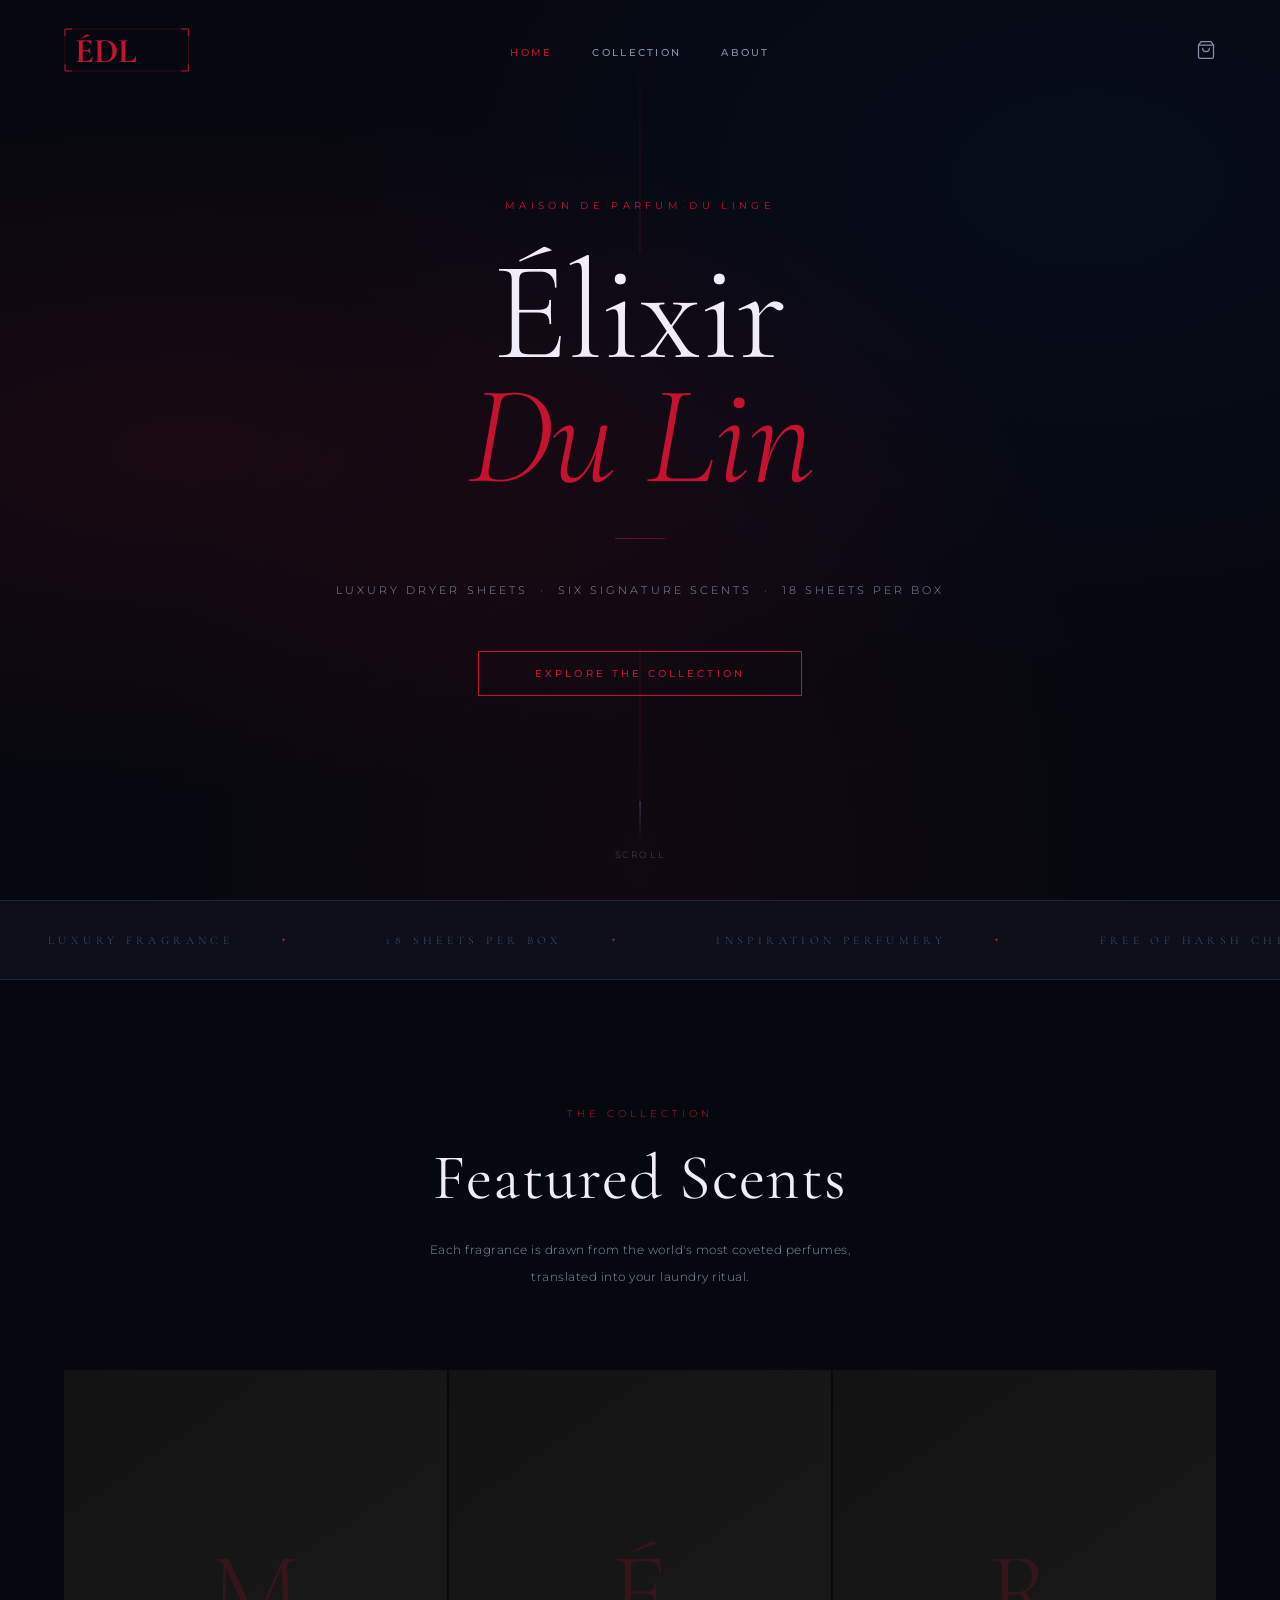
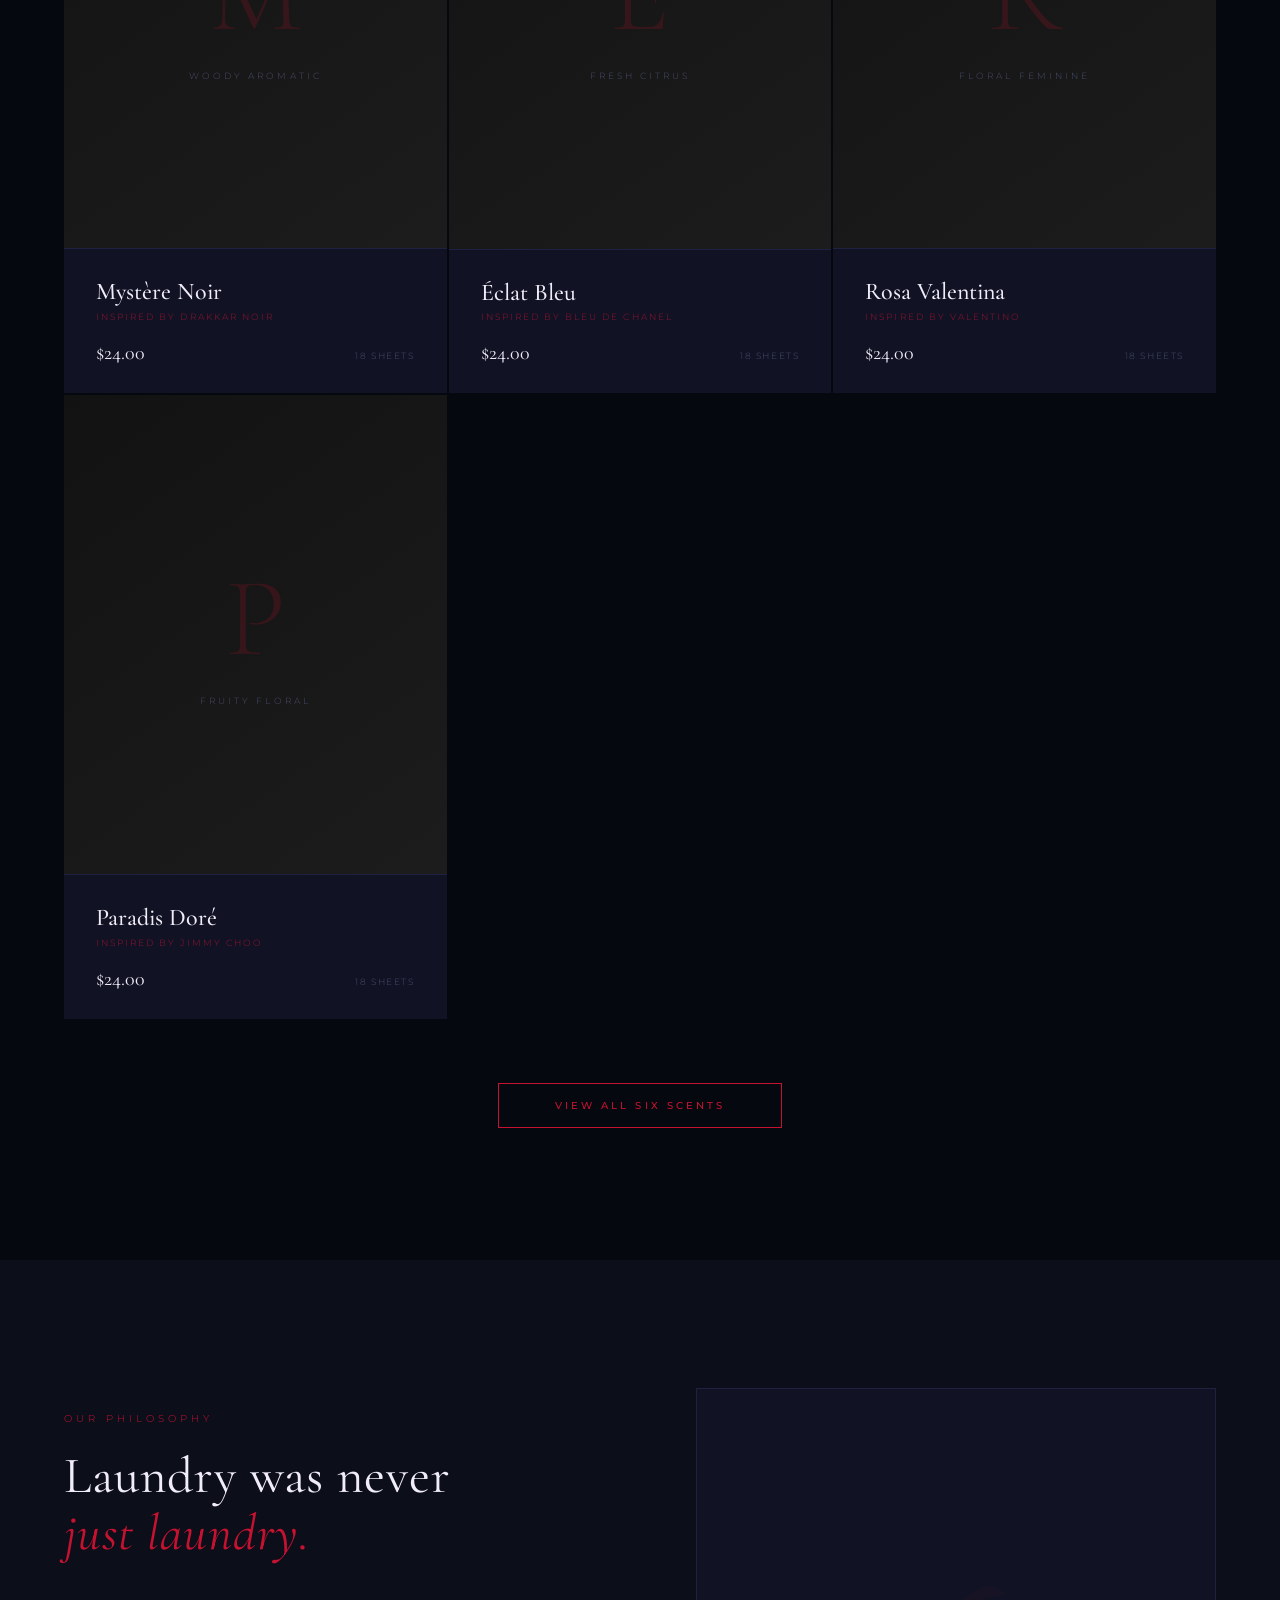
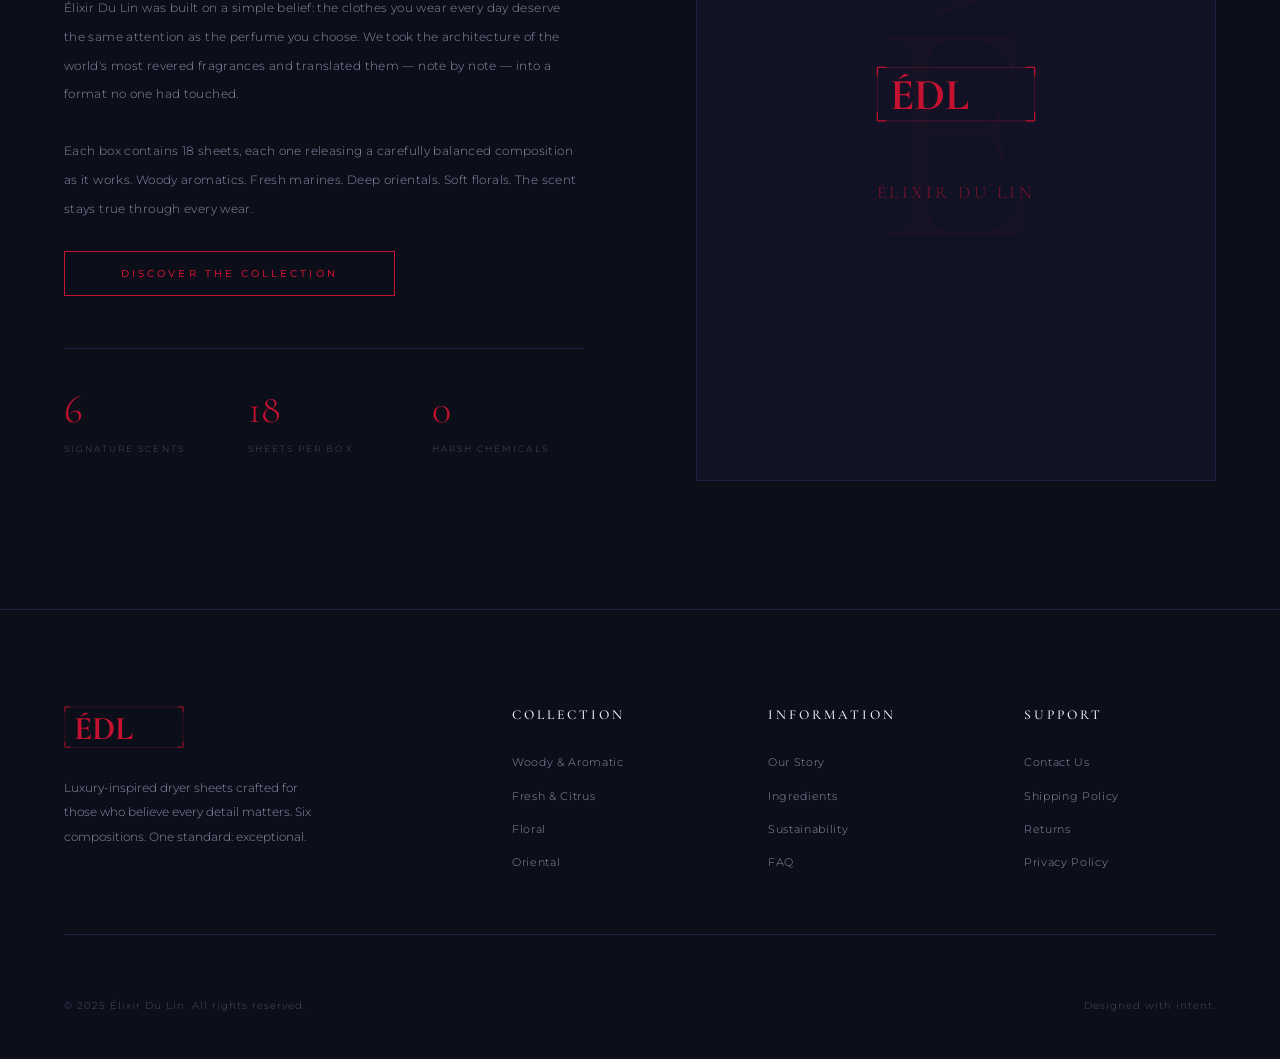
==== commit 55d93d40: "Restyle: red/blue/white luxury palette, navy-black backgrounds" ====
--- a/index.html
+++ b/index.html
@@ -15,18 +15,18 @@
   <nav>
     <a href="index.html" class="nav-logo">
       <svg class="logo-svg" viewBox="0 0 188 66" xmlns="http://www.w3.org/2000/svg">
-        <rect x="1.5" y="1.5" width="185" height="63" fill="none" stroke="#c9a96e" stroke-width="0.7" opacity="0.6"/>
+        <rect x="1.5" y="1.5" width="185" height="63" fill="none" stroke="#C41230" stroke-width="0.7" opacity="0.6"/>
         <!-- Corner marks -->
-        <line x1="1.5" y1="1.5" x2="12" y2="1.5" stroke="#c9a96e" stroke-width="1.4"/>
-        <line x1="1.5" y1="1.5" x2="1.5" y2="12" stroke="#c9a96e" stroke-width="1.4"/>
-        <line x1="186.5" y1="1.5" x2="176" y2="1.5" stroke="#c9a96e" stroke-width="1.4"/>
-        <line x1="186.5" y1="1.5" x2="186.5" y2="12" stroke="#c9a96e" stroke-width="1.4"/>
-        <line x1="1.5" y1="64.5" x2="12" y2="64.5" stroke="#c9a96e" stroke-width="1.4"/>
-        <line x1="1.5" y1="64.5" x2="1.5" y2="54" stroke="#c9a96e" stroke-width="1.4"/>
-        <line x1="186.5" y1="64.5" x2="176" y2="64.5" stroke="#c9a96e" stroke-width="1.4"/>
-        <line x1="186.5" y1="64.5" x2="186.5" y2="54" stroke="#c9a96e" stroke-width="1.4"/>
+        <line x1="1.5" y1="1.5" x2="12" y2="1.5" stroke="#C41230" stroke-width="1.4"/>
+        <line x1="1.5" y1="1.5" x2="1.5" y2="12" stroke="#C41230" stroke-width="1.4"/>
+        <line x1="186.5" y1="1.5" x2="176" y2="1.5" stroke="#C41230" stroke-width="1.4"/>
+        <line x1="186.5" y1="1.5" x2="186.5" y2="12" stroke="#C41230" stroke-width="1.4"/>
+        <line x1="1.5" y1="64.5" x2="12" y2="64.5" stroke="#C41230" stroke-width="1.4"/>
+        <line x1="1.5" y1="64.5" x2="1.5" y2="54" stroke="#C41230" stroke-width="1.4"/>
+        <line x1="186.5" y1="64.5" x2="176" y2="64.5" stroke="#C41230" stroke-width="1.4"/>
+        <line x1="186.5" y1="64.5" x2="186.5" y2="54" stroke="#C41230" stroke-width="1.4"/>
         <!-- Monogram -->
-        <text font-family="Cormorant Garamond, Georgia, serif" font-weight="700" font-size="52" fill="#c9a96e" x="16" y="51">ÉDL</text>
+        <text font-family="Cormorant Garamond, Georgia, serif" font-weight="700" font-size="52" fill="#C41230" x="16" y="51">ÉDL</text>
       </svg>
     </a>
 
@@ -137,16 +137,16 @@
         <div class="brand-visual-bg">É</div>
         <div class="brand-visual-content">
           <svg class="brand-logo-large" viewBox="0 0 188 66" xmlns="http://www.w3.org/2000/svg" width="160">
-            <rect x="1.5" y="1.5" width="185" height="63" fill="none" stroke="#c9a96e" stroke-width="0.7" opacity="0.5"/>
-            <line x1="1.5" y1="1.5" x2="12" y2="1.5" stroke="#c9a96e" stroke-width="1.4"/>
-            <line x1="1.5" y1="1.5" x2="1.5" y2="12" stroke="#c9a96e" stroke-width="1.4"/>
-            <line x1="186.5" y1="1.5" x2="176" y2="1.5" stroke="#c9a96e" stroke-width="1.4"/>
-            <line x1="186.5" y1="1.5" x2="186.5" y2="12" stroke="#c9a96e" stroke-width="1.4"/>
-            <line x1="1.5" y1="64.5" x2="12" y2="64.5" stroke="#c9a96e" stroke-width="1.4"/>
-            <line x1="1.5" y1="64.5" x2="1.5" y2="54" stroke="#c9a96e" stroke-width="1.4"/>
-            <line x1="186.5" y1="64.5" x2="176" y2="64.5" stroke="#c9a96e" stroke-width="1.4"/>
-            <line x1="186.5" y1="64.5" x2="186.5" y2="54" stroke="#c9a96e" stroke-width="1.4"/>
-            <text font-family="Cormorant Garamond, Georgia, serif" font-weight="700" font-size="52" fill="#c9a96e" x="16" y="51">ÉDL</text>
+            <rect x="1.5" y="1.5" width="185" height="63" fill="none" stroke="#C41230" stroke-width="0.7" opacity="0.5"/>
+            <line x1="1.5" y1="1.5" x2="12" y2="1.5" stroke="#C41230" stroke-width="1.4"/>
+            <line x1="1.5" y1="1.5" x2="1.5" y2="12" stroke="#C41230" stroke-width="1.4"/>
+            <line x1="186.5" y1="1.5" x2="176" y2="1.5" stroke="#C41230" stroke-width="1.4"/>
+            <line x1="186.5" y1="1.5" x2="186.5" y2="12" stroke="#C41230" stroke-width="1.4"/>
+            <line x1="1.5" y1="64.5" x2="12" y2="64.5" stroke="#C41230" stroke-width="1.4"/>
+            <line x1="1.5" y1="64.5" x2="1.5" y2="54" stroke="#C41230" stroke-width="1.4"/>
+            <line x1="186.5" y1="64.5" x2="176" y2="64.5" stroke="#C41230" stroke-width="1.4"/>
+            <line x1="186.5" y1="64.5" x2="186.5" y2="54" stroke="#C41230" stroke-width="1.4"/>
+            <text font-family="Cormorant Garamond, Georgia, serif" font-weight="700" font-size="52" fill="#C41230" x="16" y="51">ÉDL</text>
           </svg>
           <p style="font-family:'Cormorant Garamond',serif;font-size:1.1rem;letter-spacing:0.2em;color:var(--gold);opacity:0.6;margin-top:1.5rem;text-transform:uppercase;">Élixir Du Lin</p>
         </div>
@@ -159,16 +159,16 @@
     <div class="footer-top">
       <div class="footer-brand">
         <svg viewBox="0 0 188 66" xmlns="http://www.w3.org/2000/svg" width="120">
-          <rect x="1.5" y="1.5" width="185" height="63" fill="none" stroke="#c9a96e" stroke-width="0.7" opacity="0.5"/>
-          <line x1="1.5" y1="1.5" x2="10" y2="1.5" stroke="#c9a96e" stroke-width="1.2"/>
-          <line x1="1.5" y1="1.5" x2="1.5" y2="10" stroke="#c9a96e" stroke-width="1.2"/>
-          <line x1="186.5" y1="1.5" x2="178" y2="1.5" stroke="#c9a96e" stroke-width="1.2"/>
-          <line x1="186.5" y1="1.5" x2="186.5" y2="10" stroke="#c9a96e" stroke-width="1.2"/>
-          <line x1="1.5" y1="64.5" x2="10" y2="64.5" stroke="#c9a96e" stroke-width="1.2"/>
-          <line x1="1.5" y1="64.5" x2="1.5" y2="56" stroke="#c9a96e" stroke-width="1.2"/>
-          <line x1="186.5" y1="64.5" x2="178" y2="64.5" stroke="#c9a96e" stroke-width="1.2"/>
-          <line x1="186.5" y1="64.5" x2="186.5" y2="56" stroke="#c9a96e" stroke-width="1.2"/>
-          <text font-family="Cormorant Garamond, Georgia, serif" font-weight="700" font-size="52" fill="#c9a96e" x="16" y="51">ÉDL</text>
+          <rect x="1.5" y="1.5" width="185" height="63" fill="none" stroke="#C41230" stroke-width="0.7" opacity="0.5"/>
+          <line x1="1.5" y1="1.5" x2="10" y2="1.5" stroke="#C41230" stroke-width="1.2"/>
+          <line x1="1.5" y1="1.5" x2="1.5" y2="10" stroke="#C41230" stroke-width="1.2"/>
+          <line x1="186.5" y1="1.5" x2="178" y2="1.5" stroke="#C41230" stroke-width="1.2"/>
+          <line x1="186.5" y1="1.5" x2="186.5" y2="10" stroke="#C41230" stroke-width="1.2"/>
+          <line x1="1.5" y1="64.5" x2="10" y2="64.5" stroke="#C41230" stroke-width="1.2"/>
+          <line x1="1.5" y1="64.5" x2="1.5" y2="56" stroke="#C41230" stroke-width="1.2"/>
+          <line x1="186.5" y1="64.5" x2="178" y2="64.5" stroke="#C41230" stroke-width="1.2"/>
+          <line x1="186.5" y1="64.5" x2="186.5" y2="56" stroke="#C41230" stroke-width="1.2"/>
+          <text font-family="Cormorant Garamond, Georgia, serif" font-weight="700" font-size="52" fill="#C41230" x="16" y="51">ÉDL</text>
         </svg>
         <p>Luxury-inspired dryer sheets crafted for those who believe every detail matters. Six compositions. One standard: exceptional.</p>
       </div>
--- a/css/style.css
+++ b/css/style.css
@@ -7,17 +7,18 @@
 }
 
 :root {
-  --black:      #080808;
-  --surface:    #0f0f0f;
-  --card:       #141414;
-  --card-hover: #1a1a1a;
-  --border:     #252522;
-  --gold:       #c9a96e;
-  --gold-light: #e0c98a;
-  --gold-dark:  #9e7840;
-  --white:      #f0ede8;
-  --muted:      #888880;
-  --muted-2:    #4a4a46;
+  --black:      #06080F;
+  --surface:    #0C0E1A;
+  --card:       #111325;
+  --card-hover: #181B2E;
+  --border:     #1E2240;
+  --gold:       #C41230;
+  --gold-light: #E8163A;
+  --gold-dark:  #8F0D22;
+  --blue:       #0A2D6E;
+  --white:      #F0EDF8;
+  --muted:      #8890A8;
+  --muted-2:    #464E6A;
 }
 
 html { scroll-behavior: smooth; }
@@ -164,9 +165,9 @@
   position: absolute;
   inset: 0;
   background:
-    radial-gradient(ellipse at 15% 50%, rgba(201, 169, 110, 0.07) 0%, transparent 55%),
-    radial-gradient(ellipse at 85% 20%, rgba(201, 169, 110, 0.05) 0%, transparent 50%),
-    radial-gradient(ellipse at 50% 95%, rgba(201, 169, 110, 0.04) 0%, transparent 55%);
+    radial-gradient(ellipse at 15% 50%, rgba(196, 18, 48, 0.10) 0%, transparent 55%),
+    radial-gradient(ellipse at 85% 20%, rgba(10, 45, 110, 0.12) 0%, transparent 50%),
+    radial-gradient(ellipse at 50% 95%, rgba(196, 18, 48, 0.06) 0%, transparent 55%);
   animation: breathe 10s ease-in-out infinite alternate;
 }
 
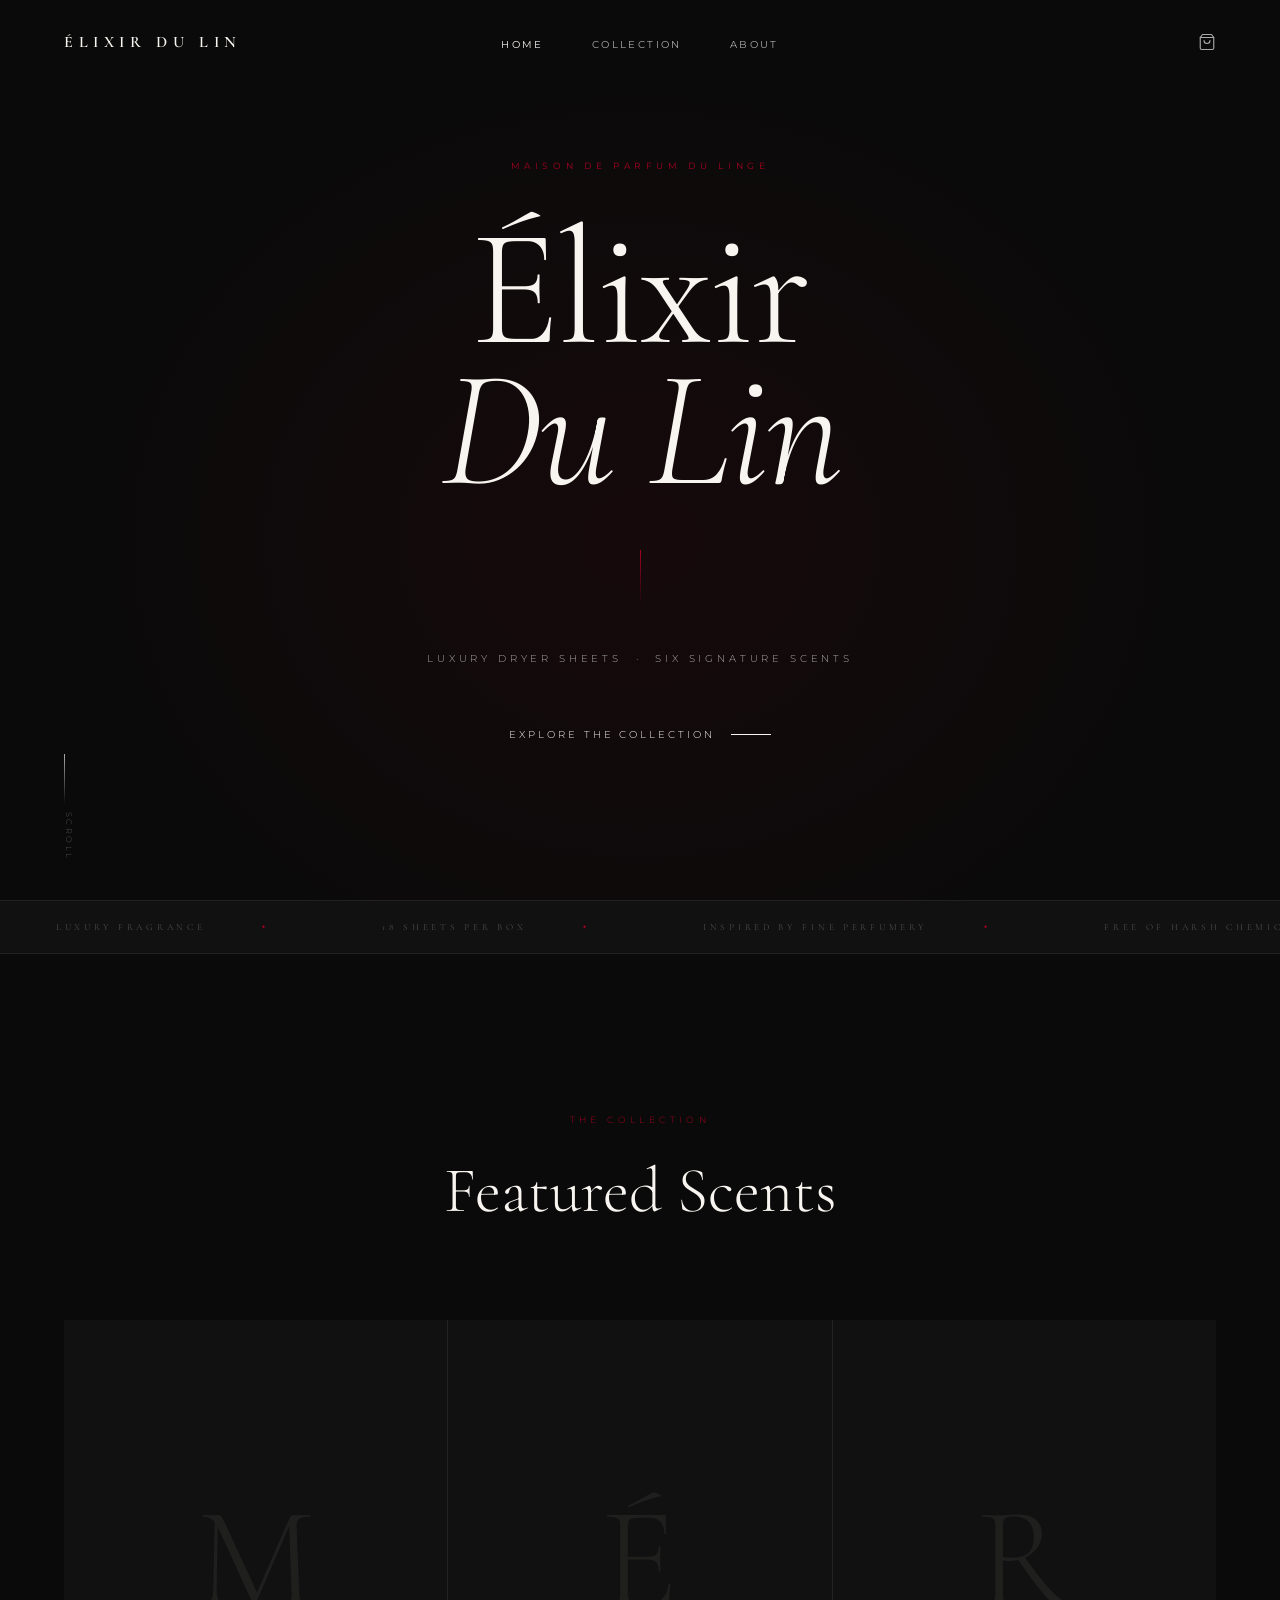
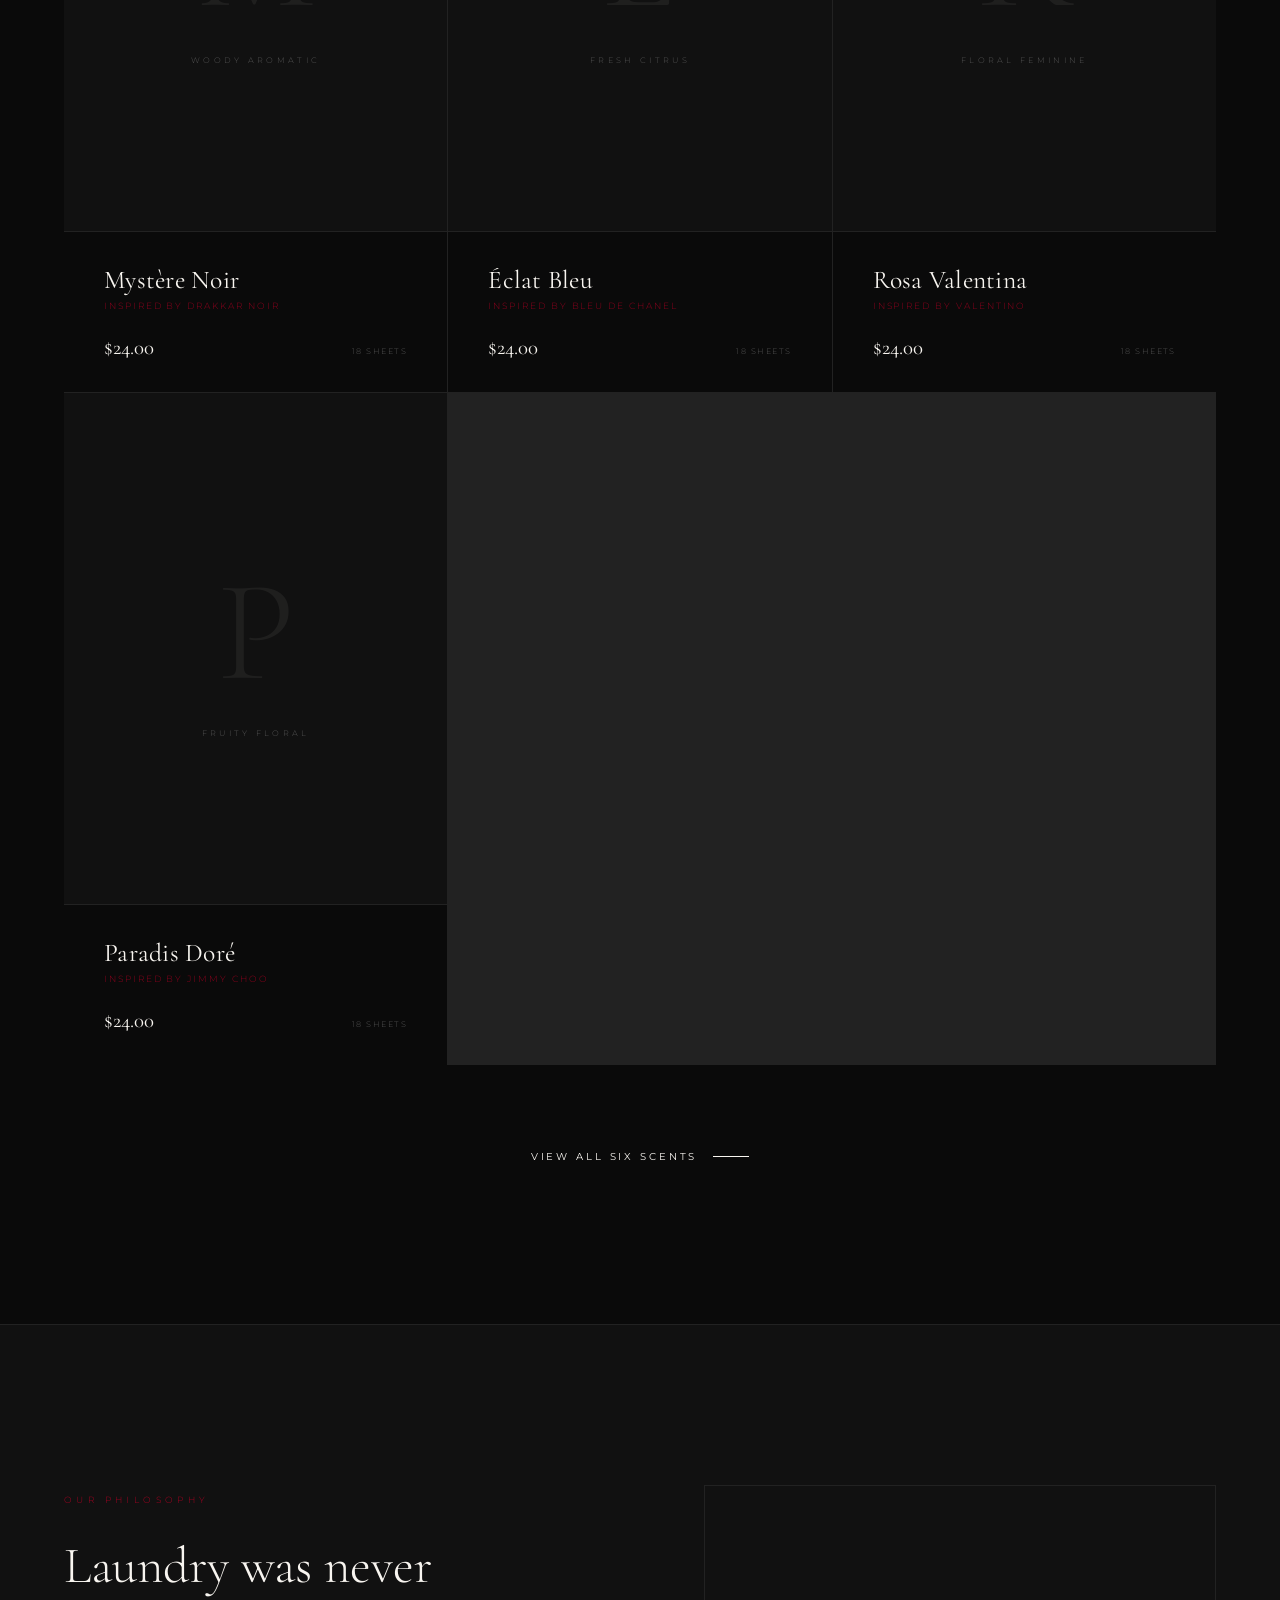
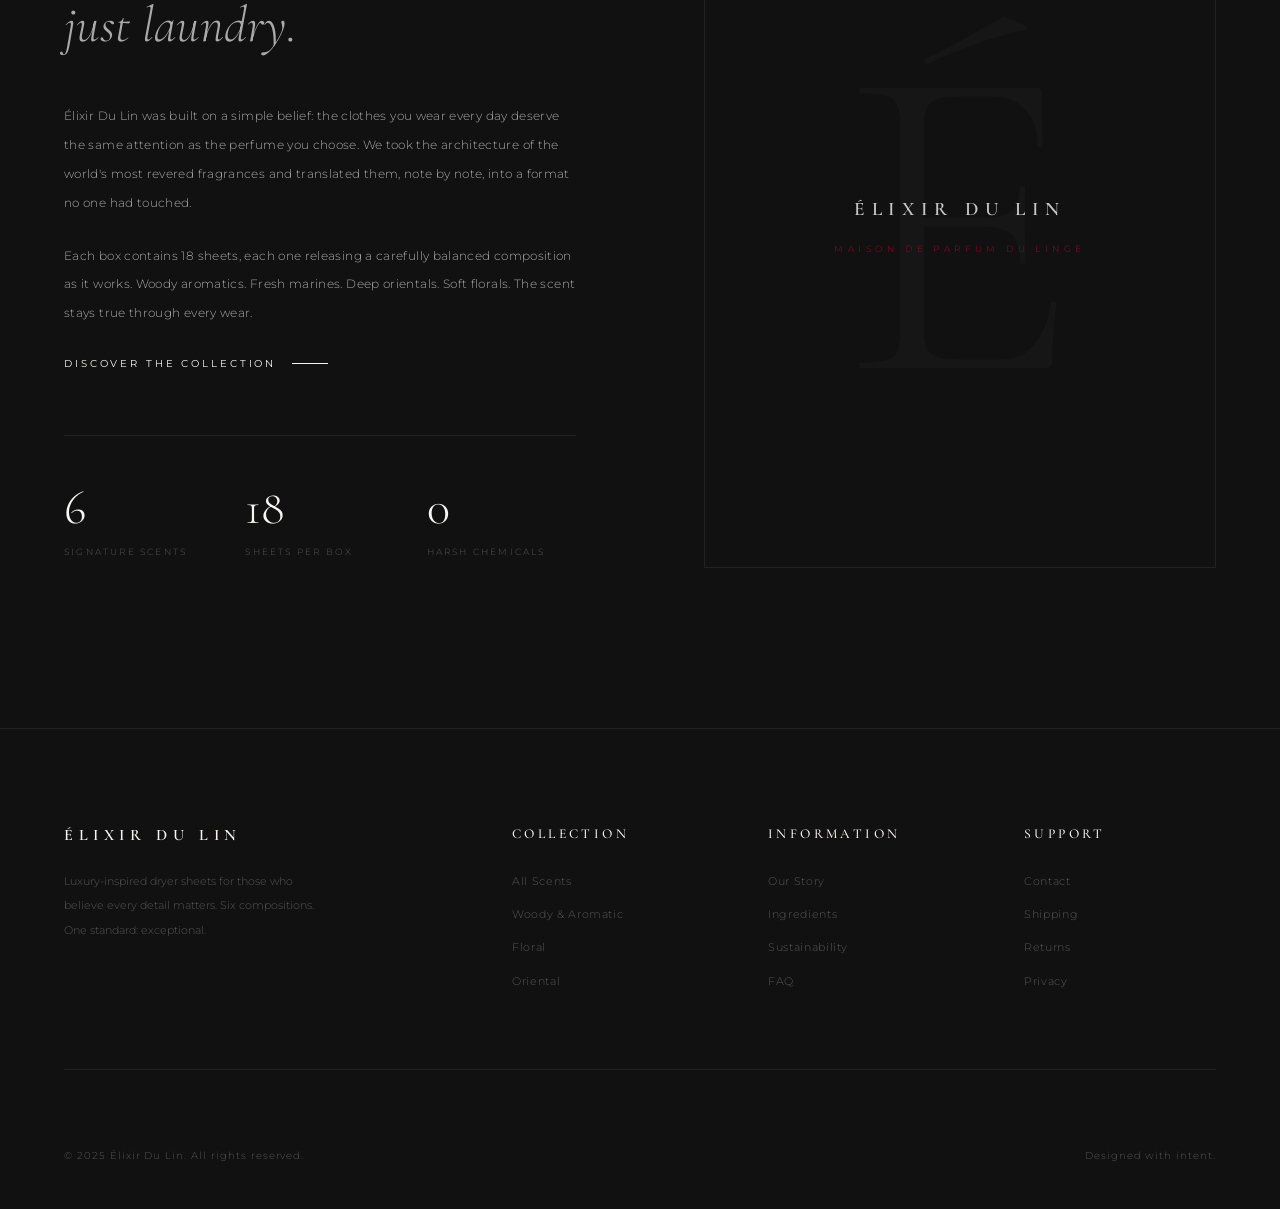
==== commit ef2b3cd0: "Full luxury redesign: YSL/Dior/Chanel inspired, scroll reveal, clean typography" ====
--- a/index.html
+++ b/index.html
@@ -4,40 +4,20 @@
   <meta charset="UTF-8" />
   <meta name="viewport" content="width=device-width, initial-scale=1.0" />
   <title>Élixir Du Lin — Luxury Dryer Sheets</title>
-  <meta name="description" content="Luxury-inspired dryer sheets crafted from the world's finest fragrance compositions. Élixir Du Lin." />
-  <meta property="og:title" content="Élixir Du Lin — Luxury Dryer Sheets" />
-  <meta property="og:description" content="Laundry elevated. Six signature scents inspired by the world's most coveted perfumes." />
+  <meta name="description" content="Luxury-inspired dryer sheets crafted from the world's finest fragrance compositions." />
   <link rel="stylesheet" href="css/style.css" />
 </head>
 <body>
 
-  <!-- NAVBAR -->
   <nav>
-    <a href="index.html" class="nav-logo">
-      <svg class="logo-svg" viewBox="0 0 188 66" xmlns="http://www.w3.org/2000/svg">
-        <rect x="1.5" y="1.5" width="185" height="63" fill="none" stroke="#C41230" stroke-width="0.7" opacity="0.6"/>
-        <!-- Corner marks -->
-        <line x1="1.5" y1="1.5" x2="12" y2="1.5" stroke="#C41230" stroke-width="1.4"/>
-        <line x1="1.5" y1="1.5" x2="1.5" y2="12" stroke="#C41230" stroke-width="1.4"/>
-        <line x1="186.5" y1="1.5" x2="176" y2="1.5" stroke="#C41230" stroke-width="1.4"/>
-        <line x1="186.5" y1="1.5" x2="186.5" y2="12" stroke="#C41230" stroke-width="1.4"/>
-        <line x1="1.5" y1="64.5" x2="12" y2="64.5" stroke="#C41230" stroke-width="1.4"/>
-        <line x1="1.5" y1="64.5" x2="1.5" y2="54" stroke="#C41230" stroke-width="1.4"/>
-        <line x1="186.5" y1="64.5" x2="176" y2="64.5" stroke="#C41230" stroke-width="1.4"/>
-        <line x1="186.5" y1="64.5" x2="186.5" y2="54" stroke="#C41230" stroke-width="1.4"/>
-        <!-- Monogram -->
-        <text font-family="Cormorant Garamond, Georgia, serif" font-weight="700" font-size="52" fill="#C41230" x="16" y="51">ÉDL</text>
-      </svg>
-    </a>
-
+    <a href="index.html" class="nav-wordmark">Élixir Du Lin</a>
     <ul class="nav-links">
-      <li><a href="index.html">Home</a></li>
+      <li><a href="index.html" class="active">Home</a></li>
       <li><a href="shop.html">Collection</a></li>
       <li><a href="#about">About</a></li>
     </ul>
-
     <div class="nav-right">
-      <a href="cart.html" class="cart-icon" aria-label="Cart">
+      <a href="cart.html" class="cart-icon">
         <svg viewBox="0 0 24 24"><path d="M6 2L3 6v14a2 2 0 002 2h14a2 2 0 002-2V6l-3-4z"/><line x1="3" y1="6" x2="21" y2="6"/><path d="M16 10a4 4 0 01-8 0"/></svg>
         <span class="cart-count">0</span>
       </a>
@@ -46,109 +26,89 @@
 
   <!-- HERO -->
   <section class="hero">
-    <div class="hero-bg"></div>
-    <div class="hero-line-top"></div>
-    <div class="hero-line-bottom"></div>
+    <p class="hero-eyebrow reveal">Maison de Parfum du Linge</p>
+    <h1 class="hero-title reveal reveal-delay-1">
+      Élixir<br><em>Du Lin</em>
+    </h1>
+    <div class="hero-line reveal reveal-delay-2"></div>
+    <p class="hero-sub reveal reveal-delay-3">Luxury dryer sheets &nbsp;·&nbsp; Six signature scents</p>
+    <a href="shop.html" class="hero-cta reveal reveal-delay-4">Explore the Collection</a>
 
-    <div class="hero-content">
-      <p class="hero-eyebrow">Maison de Parfum du Linge</p>
-      <h1 class="hero-title">
-        Élixir
-        <em>Du Lin</em>
-      </h1>
-      <div class="hero-divider"></div>
-      <p class="hero-subtitle">
-        Luxury dryer sheets &nbsp;·&nbsp; Six signature scents &nbsp;·&nbsp; 18 sheets per box
-      </p>
-      <a href="shop.html" class="btn-primary"><span>Explore the Collection</span></a>
-    </div>
-
-    <div class="hero-scroll">
-      <div class="hero-scroll-line"></div>
-      <span>Scroll</span>
+    <div class="hero-scroll-indicator">
+      <div class="scroll-line"></div>
+      <span class="scroll-label">Scroll</span>
     </div>
   </section>
 
-  <!-- MARQUEE -->
-  <div class="marquee-section">
-    <div class="marquee-track">
-      <span class="marquee-item">Luxury Fragrance<span class="marquee-dot">✦</span></span>
-      <span class="marquee-item">18 Sheets Per Box<span class="marquee-dot">✦</span></span>
-      <span class="marquee-item">Inspiration Perfumery<span class="marquee-dot">✦</span></span>
-      <span class="marquee-item">Free of Harsh Chemicals<span class="marquee-dot">✦</span></span>
-      <span class="marquee-item">Long-Lasting Scent<span class="marquee-dot">✦</span></span>
-      <span class="marquee-item">Six Signature Scents<span class="marquee-dot">✦</span></span>
-      <span class="marquee-item">Élixir Du Lin<span class="marquee-dot">✦</span></span>
-      <!-- duplicate for seamless loop -->
-      <span class="marquee-item">Luxury Fragrance<span class="marquee-dot">✦</span></span>
-      <span class="marquee-item">18 Sheets Per Box<span class="marquee-dot">✦</span></span>
-      <span class="marquee-item">Inspiration Perfumery<span class="marquee-dot">✦</span></span>
-      <span class="marquee-item">Free of Harsh Chemicals<span class="marquee-dot">✦</span></span>
-      <span class="marquee-item">Long-Lasting Scent<span class="marquee-dot">✦</span></span>
-      <span class="marquee-item">Six Signature Scents<span class="marquee-dot">✦</span></span>
-      <span class="marquee-item">Élixir Du Lin<span class="marquee-dot">✦</span></span>
+  <!-- STRIP -->
+  <div class="strip">
+    <div class="strip-track">
+      <span class="strip-item">Luxury Fragrance<span>✦</span></span>
+      <span class="strip-item">18 Sheets Per Box<span>✦</span></span>
+      <span class="strip-item">Inspired by Fine Perfumery<span>✦</span></span>
+      <span class="strip-item">Free of Harsh Chemicals<span>✦</span></span>
+      <span class="strip-item">Long-Lasting Scent<span>✦</span></span>
+      <span class="strip-item">Six Signature Compositions<span>✦</span></span>
+      <span class="strip-item">Élixir Du Lin<span>✦</span></span>
+      <span class="strip-item">Luxury Fragrance<span>✦</span></span>
+      <span class="strip-item">18 Sheets Per Box<span>✦</span></span>
+      <span class="strip-item">Inspired by Fine Perfumery<span>✦</span></span>
+      <span class="strip-item">Free of Harsh Chemicals<span>✦</span></span>
+      <span class="strip-item">Long-Lasting Scent<span>✦</span></span>
+      <span class="strip-item">Six Signature Compositions<span>✦</span></span>
+      <span class="strip-item">Élixir Du Lin<span>✦</span></span>
     </div>
   </div>
 
   <!-- FEATURED PRODUCTS -->
   <section>
-    <div class="section-header">
-      <span class="section-eyebrow">The Collection</span>
-      <h2 class="section-title">Featured Scents</h2>
-      <p class="section-subtitle">Each fragrance is drawn from the world's most coveted perfumes, translated into your laundry ritual.</p>
+    <div style="text-align:center;margin-bottom:6rem;">
+      <span class="label reveal">The Collection</span>
+      <h2 class="section-title reveal reveal-delay-1">Featured Scents</h2>
     </div>
-    <div class="products-grid"></div>
-    <div style="text-align:center;margin-top:4rem;">
-      <a href="shop.html" class="btn-primary"><span>View All Six Scents</span></a>
+    <div class="products-grid reveal"></div>
+    <div style="text-align:center;margin-top:5rem;">
+      <a href="shop.html" class="btn btn-light reveal">View All Six Scents</a>
     </div>
   </section>
 
-  <!-- BRAND STORY -->
-  <section id="about" style="background:var(--surface);">
-    <div class="brand-section">
-      <div class="brand-text">
-        <span class="section-eyebrow">Our Philosophy</span>
-        <h2>Laundry was never<br><em>just laundry.</em></h2>
-        <p>
-          Élixir Du Lin was built on a simple belief: the clothes you wear every day deserve the same attention as the perfume you choose. We took the architecture of the world's most revered fragrances and translated them — note by note — into a format no one had touched.
+  <!-- ABOUT -->
+  <section id="about" style="background:var(--black-2);border-top:1px solid var(--border);">
+    <div class="about-layout">
+      <div class="about-text">
+        <span class="label reveal">Our Philosophy</span>
+        <h2 class="about-quote reveal reveal-delay-1">
+          Laundry was never<br><em>just laundry.</em>
+        </h2>
+        <p class="about-body reveal reveal-delay-2">
+          Élixir Du Lin was built on a simple belief: the clothes you wear every day deserve the same attention as the perfume you choose. We took the architecture of the world's most revered fragrances and translated them, note by note, into a format no one had touched.
         </p>
-        <p>
+        <p class="about-body reveal reveal-delay-2">
           Each box contains 18 sheets, each one releasing a carefully balanced composition as it works. Woody aromatics. Fresh marines. Deep orientals. Soft florals. The scent stays true through every wear.
         </p>
-        <a href="shop.html" class="btn-primary"><span>Discover the Collection</span></a>
+        <a href="shop.html" class="btn btn-light reveal reveal-delay-3">Discover the Collection</a>
 
-        <div class="brand-stats">
-          <div class="stat-item">
-            <span class="stat-number">6</span>
-            <span class="stat-label">Signature Scents</span>
+        <div class="about-stats reveal reveal-delay-4">
+          <div>
+            <span class="stat-val">6</span>
+            <span class="stat-key">Signature Scents</span>
           </div>
-          <div class="stat-item">
-            <span class="stat-number">18</span>
-            <span class="stat-label">Sheets Per Box</span>
+          <div>
+            <span class="stat-val">18</span>
+            <span class="stat-key">Sheets Per Box</span>
           </div>
-          <div class="stat-item">
-            <span class="stat-number">0</span>
-            <span class="stat-label">Harsh Chemicals</span>
+          <div>
+            <span class="stat-val">0</span>
+            <span class="stat-key">Harsh Chemicals</span>
           </div>
         </div>
       </div>
 
-      <div class="brand-visual">
-        <div class="brand-visual-bg">É</div>
-        <div class="brand-visual-content">
-          <svg class="brand-logo-large" viewBox="0 0 188 66" xmlns="http://www.w3.org/2000/svg" width="160">
-            <rect x="1.5" y="1.5" width="185" height="63" fill="none" stroke="#C41230" stroke-width="0.7" opacity="0.5"/>
-            <line x1="1.5" y1="1.5" x2="12" y2="1.5" stroke="#C41230" stroke-width="1.4"/>
-            <line x1="1.5" y1="1.5" x2="1.5" y2="12" stroke="#C41230" stroke-width="1.4"/>
-            <line x1="186.5" y1="1.5" x2="176" y2="1.5" stroke="#C41230" stroke-width="1.4"/>
-            <line x1="186.5" y1="1.5" x2="186.5" y2="12" stroke="#C41230" stroke-width="1.4"/>
-            <line x1="1.5" y1="64.5" x2="12" y2="64.5" stroke="#C41230" stroke-width="1.4"/>
-            <line x1="1.5" y1="64.5" x2="1.5" y2="54" stroke="#C41230" stroke-width="1.4"/>
-            <line x1="186.5" y1="64.5" x2="176" y2="64.5" stroke="#C41230" stroke-width="1.4"/>
-            <line x1="186.5" y1="64.5" x2="186.5" y2="54" stroke="#C41230" stroke-width="1.4"/>
-            <text font-family="Cormorant Garamond, Georgia, serif" font-weight="700" font-size="52" fill="#C41230" x="16" y="51">ÉDL</text>
-          </svg>
-          <p style="font-family:'Cormorant Garamond',serif;font-size:1.1rem;letter-spacing:0.2em;color:var(--gold);opacity:0.6;margin-top:1.5rem;text-transform:uppercase;">Élixir Du Lin</p>
+      <div class="about-visual reveal reveal-delay-2">
+        <span class="about-visual-bg">É</span>
+        <div class="about-visual-inner">
+          <span class="about-wordmark">Élixir Du Lin</span>
+          <span class="about-tagline-sm">Maison de Parfum du Linge</span>
         </div>
       </div>
     </div>
@@ -158,27 +118,16 @@
   <footer>
     <div class="footer-top">
       <div class="footer-brand">
-        <svg viewBox="0 0 188 66" xmlns="http://www.w3.org/2000/svg" width="120">
-          <rect x="1.5" y="1.5" width="185" height="63" fill="none" stroke="#C41230" stroke-width="0.7" opacity="0.5"/>
-          <line x1="1.5" y1="1.5" x2="10" y2="1.5" stroke="#C41230" stroke-width="1.2"/>
-          <line x1="1.5" y1="1.5" x2="1.5" y2="10" stroke="#C41230" stroke-width="1.2"/>
-          <line x1="186.5" y1="1.5" x2="178" y2="1.5" stroke="#C41230" stroke-width="1.2"/>
-          <line x1="186.5" y1="1.5" x2="186.5" y2="10" stroke="#C41230" stroke-width="1.2"/>
-          <line x1="1.5" y1="64.5" x2="10" y2="64.5" stroke="#C41230" stroke-width="1.2"/>
-          <line x1="1.5" y1="64.5" x2="1.5" y2="56" stroke="#C41230" stroke-width="1.2"/>
-          <line x1="186.5" y1="64.5" x2="178" y2="64.5" stroke="#C41230" stroke-width="1.2"/>
-          <line x1="186.5" y1="64.5" x2="186.5" y2="56" stroke="#C41230" stroke-width="1.2"/>
-          <text font-family="Cormorant Garamond, Georgia, serif" font-weight="700" font-size="52" fill="#C41230" x="16" y="51">ÉDL</text>
-        </svg>
-        <p>Luxury-inspired dryer sheets crafted for those who believe every detail matters. Six compositions. One standard: exceptional.</p>
+        <span class="footer-brand-name">Élixir Du Lin</span>
+        <p>Luxury-inspired dryer sheets for those who believe every detail matters. Six compositions. One standard: exceptional.</p>
       </div>
       <div class="footer-col">
         <h4>Collection</h4>
         <ul>
-          <li><a href="shop.html?filter=woody">Woody &amp; Aromatic</a></li>
-          <li><a href="shop.html?filter=fresh">Fresh &amp; Citrus</a></li>
-          <li><a href="shop.html?filter=floral">Floral</a></li>
-          <li><a href="shop.html?filter=oriental">Oriental</a></li>
+          <li><a href="shop.html">All Scents</a></li>
+          <li><a href="shop.html">Woody &amp; Aromatic</a></li>
+          <li><a href="shop.html">Floral</a></li>
+          <li><a href="shop.html">Oriental</a></li>
         </ul>
       </div>
       <div class="footer-col">
@@ -193,10 +142,10 @@
       <div class="footer-col">
         <h4>Support</h4>
         <ul>
-          <li><a href="#">Contact Us</a></li>
-          <li><a href="#">Shipping Policy</a></li>
+          <li><a href="#">Contact</a></li>
+          <li><a href="#">Shipping</a></li>
           <li><a href="#">Returns</a></li>
-          <li><a href="#">Privacy Policy</a></li>
+          <li><a href="#">Privacy</a></li>
         </ul>
       </div>
     </div>
--- a/css/style.css
+++ b/css/style.css
@@ -1,4 +1,4 @@
-@import url('https://fonts.googleapis.com/css2?family=Cormorant+Garamond:ital,wght@0,300;0,400;0,500;0,600;0,700;1,300;1,400;1,500&family=Montserrat:wght@300;400;500;600&display=swap');
+@import url('https://fonts.googleapis.com/css2?family=Cormorant+Garamond:ital,wght@0,300;0,400;0,500;0,600;0,700;1,300;1,400;1,600&family=Montserrat:wght@300;400;500&display=swap');
 
 *, *::before, *::after {
   box-sizing: border-box;
@@ -7,24 +7,21 @@
 }
 
 :root {
-  --black:      #06080F;
-  --surface:    #0C0E1A;
-  --card:       #111325;
-  --card-hover: #181B2E;
-  --border:     #1E2240;
-  --gold:       #C41230;
-  --gold-light: #E8163A;
-  --gold-dark:  #8F0D22;
-  --blue:       #0A2D6E;
-  --white:      #F0EDF8;
-  --muted:      #8890A8;
-  --muted-2:    #464E6A;
+  --black:   #0a0a0a;
+  --black-2: #111111;
+  --black-3: #181818;
+  --border:  #222222;
+  --red:     #A50021;
+  --red-2:   #C0002A;
+  --white:   #F8F5F0;
+  --off:     #AAAAAA;
+  --dim:     #555555;
 }
 
 html { scroll-behavior: smooth; }
 
 body {
-  background-color: var(--black);
+  background: var(--black);
   color: var(--white);
   font-family: 'Montserrat', sans-serif;
   font-weight: 300;
@@ -32,11 +29,25 @@
   overflow-x: hidden;
 }
 
-h1, h2, h3, h4 {
-  font-family: 'Cormorant Garamond', serif;
-  font-weight: 500;
-  letter-spacing: 0.02em;
-}
+/* ========================
+   REVEAL ANIMATIONS
+======================== */
+.reveal {
+  opacity: 0;
+  transform: translateY(30px);
+  transition: opacity 0.9s cubic-bezier(0.16, 1, 0.3, 1),
+              transform 0.9s cubic-bezier(0.16, 1, 0.3, 1);
+}
+
+.reveal.visible {
+  opacity: 1;
+  transform: translateY(0);
+}
+
+.reveal-delay-1 { transition-delay: 0.1s; }
+.reveal-delay-2 { transition-delay: 0.2s; }
+.reveal-delay-3 { transition-delay: 0.3s; }
+.reveal-delay-4 { transition-delay: 0.4s; }
 
 /* ========================
    NAVBAR
@@ -50,36 +61,35 @@
   display: flex;
   align-items: center;
   justify-content: space-between;
-  padding: 1.75rem 4rem;
-  background: transparent;
-  transition: background 0.4s ease, padding 0.4s ease, border-color 0.4s ease;
-  border-bottom: 1px solid transparent;
+  padding: 2rem 4rem;
+  transition: background 0.5s ease, padding 0.5s ease;
 }
 
 nav.scrolled {
-  background: rgba(8, 8, 8, 0.96);
-  backdrop-filter: blur(16px);
-  -webkit-backdrop-filter: blur(16px);
-  padding: 1.1rem 4rem;
-  border-bottom-color: var(--border);
-}
-
-.nav-logo {
-  display: flex;
-  align-items: center;
+  background: rgba(10, 10, 10, 0.97);
+  backdrop-filter: blur(20px);
+  -webkit-backdrop-filter: blur(20px);
+  padding: 1.25rem 4rem;
+  border-bottom: 1px solid var(--border);
+}
+
+.nav-wordmark {
   text-decoration: none;
-}
-
-.logo-svg {
-  height: 44px;
-  width: auto;
-  display: block;
-}
+  font-family: 'Cormorant Garamond', serif;
+  font-weight: 600;
+  font-size: 1rem;
+  letter-spacing: 0.35em;
+  text-transform: uppercase;
+  color: var(--white);
+  transition: opacity 0.3s;
+}
+
+.nav-wordmark:hover { opacity: 0.6; }
 
 .nav-links {
-  display: flex;
-  gap: 2.5rem;
   list-style: none;
+  display: flex;
+  gap: 3rem;
   position: absolute;
   left: 50%;
   transform: translateX(-50%);
@@ -87,40 +97,38 @@
 
 .nav-links a {
   text-decoration: none;
-  color: var(--muted);
-  font-size: 0.65rem;
-  font-weight: 500;
-  letter-spacing: 0.22em;
-  text-transform: uppercase;
-  transition: color 0.3s ease;
+  color: var(--off);
+  font-size: 0.6rem;
+  font-weight: 400;
+  letter-spacing: 0.25em;
+  text-transform: uppercase;
+  transition: color 0.3s;
 }
 
 .nav-links a:hover,
 .nav-links a.active {
-  color: var(--gold);
-}
-
-.nav-right {
-  display: flex;
-  align-items: center;
-  gap: 1.5rem;
-}
+  color: var(--white);
+}
+
+.nav-right { display: flex; align-items: center; }
 
 .cart-icon {
-  position: relative;
-  cursor: pointer;
-  color: var(--muted);
-  transition: color 0.3s ease;
   text-decoration: none;
-  display: flex;
-  align-items: center;
-}
-
-.cart-icon:hover { color: var(--gold); }
+  color: var(--off);
+  display: flex;
+  align-items: center;
+  gap: 0.6rem;
+  transition: color 0.3s;
+  font-size: 0.6rem;
+  letter-spacing: 0.2em;
+  text-transform: uppercase;
+}
+
+.cart-icon:hover { color: var(--white); }
 
 .cart-icon svg {
-  width: 20px;
-  height: 20px;
+  width: 18px;
+  height: 18px;
   stroke: currentColor;
   fill: none;
   stroke-width: 1.5;
@@ -129,20 +137,16 @@
 }
 
 .cart-count {
-  position: absolute;
-  top: -7px;
-  right: -9px;
-  background: var(--gold);
-  color: var(--black);
+  background: var(--red);
+  color: var(--white);
   font-size: 0.5rem;
-  font-weight: 700;
+  font-weight: 500;
   width: 16px;
   height: 16px;
   border-radius: 50%;
   display: none;
   align-items: center;
   justify-content: center;
-  font-family: 'Montserrat', sans-serif;
 }
 
 .cart-count.visible { display: flex; }
@@ -161,249 +165,174 @@
   text-align: center;
 }
 
-.hero-bg {
-  position: absolute;
-  inset: 0;
-  background:
-    radial-gradient(ellipse at 15% 50%, rgba(196, 18, 48, 0.10) 0%, transparent 55%),
-    radial-gradient(ellipse at 85% 20%, rgba(10, 45, 110, 0.12) 0%, transparent 50%),
-    radial-gradient(ellipse at 50% 95%, rgba(196, 18, 48, 0.06) 0%, transparent 55%);
-  animation: breathe 10s ease-in-out infinite alternate;
-}
-
-@keyframes breathe {
-  from { opacity: 0.5; }
-  to   { opacity: 1; }
-}
-
-.hero-line-top,
-.hero-line-bottom {
-  position: absolute;
-  left: 50%;
-  transform: translateX(-50%);
-  width: 1px;
-  opacity: 0.25;
-}
-
-.hero-line-top {
-  top: 0;
-  height: 28%;
-  background: linear-gradient(to bottom, transparent, var(--gold));
-}
-
-.hero-line-bottom {
-  bottom: 0;
-  height: 28%;
-  background: linear-gradient(to top, transparent, var(--gold));
-}
-
-.hero-content {
-  position: relative;
-  z-index: 2;
-  max-width: 900px;
-  padding: 0 2rem;
-}
-
-.hero-eyebrow {
-  font-size: 0.6rem;
-  letter-spacing: 0.45em;
-  text-transform: uppercase;
-  color: var(--gold);
-  margin-bottom: 2.5rem;
-  font-family: 'Montserrat', sans-serif;
-  font-weight: 400;
-}
-
-.hero-title {
-  font-family: 'Cormorant Garamond', serif;
-  font-size: clamp(4.5rem, 11vw, 9rem);
-  font-weight: 300;
-  line-height: 0.88;
-  letter-spacing: -0.01em;
-  margin-bottom: 2.5rem;
-  color: var(--white);
-}
-
-.hero-title em {
-  display: block;
-  font-style: italic;
-  color: var(--gold);
-  font-weight: 300;
-}
-
-.hero-divider {
-  width: 50px;
-  height: 1px;
-  background: var(--gold);
-  margin: 0 auto 2.5rem;
-  opacity: 0.5;
-}
-
-.hero-subtitle {
-  font-size: 0.68rem;
-  letter-spacing: 0.28em;
-  text-transform: uppercase;
-  color: var(--muted);
-  margin-bottom: 3rem;
-  line-height: 2.2;
-}
-
-.btn-primary {
-  display: inline-block;
-  padding: 1rem 3.5rem;
-  border: 1px solid var(--gold);
-  color: var(--gold);
-  text-decoration: none;
-  font-size: 0.6rem;
-  letter-spacing: 0.32em;
-  text-transform: uppercase;
-  font-family: 'Montserrat', sans-serif;
-  font-weight: 500;
-  transition: color 0.4s ease;
-  position: relative;
-  overflow: hidden;
-}
-
-.btn-primary::before {
+.hero::before {
   content: '';
   position: absolute;
   inset: 0;
-  background: var(--gold);
-  transform: translateX(-101%);
-  transition: transform 0.4s ease;
-  z-index: 0;
-}
-
-.btn-primary:hover { color: var(--black); }
-.btn-primary:hover::before { transform: translateX(0); }
-
-.btn-primary span,
-.btn-secondary span {
-  position: relative;
-  z-index: 1;
-}
-
-.btn-secondary {
-  display: inline-block;
-  padding: 1rem 3.5rem;
-  background: var(--gold);
-  color: var(--black);
+  background: radial-gradient(ellipse at 50% 60%, rgba(165, 0, 33, 0.08) 0%, transparent 65%);
+  pointer-events: none;
+}
+
+.hero-eyebrow {
+  font-size: 0.58rem;
+  letter-spacing: 0.5em;
+  text-transform: uppercase;
+  color: var(--red);
+  margin-bottom: 3rem;
+  font-family: 'Montserrat', sans-serif;
+  font-weight: 400;
+}
+
+.hero-title {
+  font-family: 'Cormorant Garamond', serif;
+  font-size: clamp(5rem, 13vw, 13rem);
+  font-weight: 300;
+  line-height: 0.85;
+  letter-spacing: -0.02em;
+  color: var(--white);
+  margin-bottom: 3rem;
+}
+
+.hero-title em {
+  font-style: italic;
+  display: block;
+}
+
+.hero-line {
+  width: 1px;
+  height: 80px;
+  background: linear-gradient(to bottom, var(--red), transparent);
+  margin: 0 auto 3rem;
+}
+
+.hero-sub {
+  font-size: 0.6rem;
+  letter-spacing: 0.4em;
+  text-transform: uppercase;
+  color: var(--off);
+  margin-bottom: 4rem;
+}
+
+.hero-cta {
+  display: inline-flex;
+  align-items: center;
+  gap: 1rem;
   text-decoration: none;
-  font-size: 0.6rem;
-  letter-spacing: 0.32em;
+  color: var(--white);
+  font-size: 0.62rem;
+  letter-spacing: 0.3em;
   text-transform: uppercase;
   font-family: 'Montserrat', sans-serif;
-  font-weight: 600;
-  transition: background 0.3s ease;
-  position: relative;
-  overflow: hidden;
-}
-
-.btn-secondary:hover { background: var(--gold-light); }
-
-.hero-scroll {
+  transition: gap 0.4s ease, opacity 0.3s;
+}
+
+.hero-cta::after {
+  content: '';
+  display: block;
+  width: 40px;
+  height: 1px;
+  background: var(--white);
+  transition: width 0.4s ease;
+}
+
+.hero-cta:hover { gap: 1.5rem; }
+.hero-cta:hover::after { width: 60px; }
+
+.hero-scroll-indicator {
   position: absolute;
   bottom: 2.5rem;
-  left: 50%;
-  transform: translateX(-50%);
+  left: 4rem;
   display: flex;
   flex-direction: column;
-  align-items: center;
-  gap: 0.75rem;
-  color: var(--muted-2);
-  font-size: 0.55rem;
+  gap: 0.5rem;
+  align-items: flex-start;
+}
+
+.scroll-line {
+  width: 1px;
+  height: 50px;
+  background: linear-gradient(to bottom, var(--off), transparent);
+  animation: scrollPulse 2s ease-in-out infinite;
+}
+
+@keyframes scrollPulse {
+  0%, 100% { opacity: 1; transform: scaleY(1); }
+  50%       { opacity: 0.3; transform: scaleY(0.5); }
+}
+
+.scroll-label {
+  font-size: 0.5rem;
   letter-spacing: 0.3em;
   text-transform: uppercase;
-}
-
-.hero-scroll-line {
-  width: 1px;
-  height: 36px;
-  background: linear-gradient(to bottom, var(--muted-2), transparent);
-  animation: scrollDown 2.2s ease-in-out infinite;
-}
-
-@keyframes scrollDown {
-  0%, 100% { transform: scaleY(1); opacity: 1; }
-  50%       { transform: scaleY(0.4); opacity: 0.2; }
-}
-
-/* ========================
-   MARQUEE STRIP
-======================== */
-.marquee-section {
-  padding: 2rem 0;
+  color: var(--dim);
+  writing-mode: vertical-rl;
+}
+
+/* ========================
+   STRIP
+======================== */
+.strip {
   border-top: 1px solid var(--border);
   border-bottom: 1px solid var(--border);
   overflow: hidden;
-  background: var(--surface);
-}
-
-.marquee-track {
-  display: flex;
-  animation: marquee 24s linear infinite;
+  padding: 1.25rem 0;
+  background: var(--black-2);
+}
+
+.strip-track {
+  display: flex;
   width: max-content;
-}
-
-.marquee-item {
-  display: flex;
-  align-items: center;
-  gap: 3rem;
-  padding: 0 3rem;
-  font-family: 'Cormorant Garamond', serif;
-  font-size: 0.72rem;
-  letter-spacing: 0.38em;
-  text-transform: uppercase;
-  color: var(--muted-2);
+  animation: strip 30s linear infinite;
+}
+
+.strip-item {
+  display: flex;
+  align-items: center;
+  gap: 3.5rem;
+  padding: 0 3.5rem;
+  font-size: 0.58rem;
+  letter-spacing: 0.4em;
+  text-transform: uppercase;
+  color: var(--dim);
   white-space: nowrap;
-}
-
-.marquee-dot {
-  color: var(--gold);
-  font-size: 0.4rem;
-  flex-shrink: 0;
-}
-
-@keyframes marquee {
+  font-family: 'Cormorant Garamond', serif;
+}
+
+.strip-item span { color: var(--red); font-size: 0.4rem; }
+
+@keyframes strip {
   from { transform: translateX(0); }
   to   { transform: translateX(-50%); }
 }
 
 /* ========================
-   SECTIONS
-======================== */
-section { padding: 8rem 4rem; }
-
-.section-header {
-  text-align: center;
-  margin-bottom: 5rem;
-}
-
-.section-eyebrow {
-  display: block;
-  font-size: 0.6rem;
-  letter-spacing: 0.42em;
-  text-transform: uppercase;
-  color: var(--gold);
+   SECTION BASE
+======================== */
+section { padding: 10rem 4rem; }
+
+.label {
+  display: block;
+  font-size: 0.55rem;
+  letter-spacing: 0.5em;
+  text-transform: uppercase;
+  color: var(--red);
+  margin-bottom: 2rem;
+  font-family: 'Montserrat', sans-serif;
+}
+
+.section-title {
+  font-family: 'Cormorant Garamond', serif;
+  font-size: clamp(3rem, 5vw, 5rem);
+  font-weight: 300;
+  line-height: 1.05;
+  color: var(--white);
   margin-bottom: 1.5rem;
-  font-family: 'Montserrat', sans-serif;
-}
-
-.section-title {
-  font-family: 'Cormorant Garamond', serif;
-  font-size: clamp(2.5rem, 5vw, 4rem);
-  font-weight: 400;
-  color: var(--white);
-  line-height: 1.1;
-  margin-bottom: 1.5rem;
-}
-
-.section-subtitle {
-  color: var(--muted);
-  font-size: 0.75rem;
+}
+
+.section-sub {
+  font-size: 0.72rem;
   line-height: 2.2;
-  max-width: 480px;
-  margin: 0 auto;
+  color: var(--off);
   letter-spacing: 0.04em;
 }
 
@@ -412,150 +341,261 @@
 ======================== */
 .products-grid {
   display: grid;
-  grid-template-columns: repeat(auto-fill, minmax(300px, 1fr));
-  gap: 2px;
+  grid-template-columns: repeat(auto-fill, minmax(320px, 1fr));
+  gap: 1px;
+  background: var(--border);
   max-width: 1400px;
   margin: 0 auto;
 }
 
 .product-card {
-  background: var(--card);
-  cursor: pointer;
-  transition: background 0.4s ease;
+  background: var(--black);
+  text-decoration: none;
+  color: inherit;
+  display: block;
   position: relative;
   overflow: hidden;
-  text-decoration: none;
-  color: inherit;
-  display: block;
-}
-
-.product-card:hover { background: var(--card-hover); }
-.product-card:hover .product-img-inner { transform: scale(1.04); }
-.product-card:hover .product-img-overlay { opacity: 1; }
-
-.product-img {
-  aspect-ratio: 4/5;
+  transition: background 0.5s ease;
+}
+
+.product-card:hover { background: var(--black-2); }
+
+.product-card:hover .card-img-inner { transform: scale(1.03); }
+
+.card-img {
+  aspect-ratio: 3/4;
   overflow: hidden;
   position: relative;
-  background: var(--card);
-}
-
-.product-img-inner {
+}
+
+.card-img-inner {
   width: 100%;
   height: 100%;
   display: flex;
+  flex-direction: column;
   align-items: center;
   justify-content: center;
-  transition: transform 0.7s ease;
-  background: linear-gradient(145deg, #121212 0%, #1c1c1c 100%);
-  flex-direction: column;
-  gap: 1.25rem;
-}
-
-.product-img-overlay {
-  position: absolute;
-  inset: 0;
-  background: rgba(201, 169, 110, 0.05);
-  opacity: 0;
-  transition: opacity 0.4s ease;
-}
-
-.placeholder-monogram {
-  font-family: 'Cormorant Garamond', serif;
-  font-size: 7rem;
-  font-weight: 300;
-  color: var(--gold);
-  opacity: 0.18;
+  gap: 1.5rem;
+  background: var(--black-2);
+  transition: transform 0.8s cubic-bezier(0.16, 1, 0.3, 1);
+}
+
+.card-mono {
+  font-family: 'Cormorant Garamond', serif;
+  font-size: 9rem;
+  font-weight: 300;
+  color: var(--white);
+  opacity: 0.06;
   line-height: 1;
   user-select: none;
 }
 
-.placeholder-scent {
+.card-scent-type {
+  font-size: 0.52rem;
+  letter-spacing: 0.4em;
+  text-transform: uppercase;
+  color: var(--dim);
+}
+
+.card-info {
+  padding: 2rem 2.5rem;
+  border-top: 1px solid var(--border);
+}
+
+.card-name {
+  font-family: 'Cormorant Garamond', serif;
+  font-size: 1.6rem;
+  font-weight: 400;
+  color: var(--white);
+  margin-bottom: 0.3rem;
+  letter-spacing: 0.01em;
+}
+
+.card-tagline {
   font-size: 0.55rem;
-  letter-spacing: 0.35em;
-  text-transform: uppercase;
-  color: var(--muted-2);
-}
-
-.product-info {
-  padding: 1.75rem 2rem;
-  border-top: 1px solid var(--border);
-}
-
-.product-name {
-  font-family: 'Cormorant Garamond', serif;
-  font-size: 1.5rem;
+  letter-spacing: 0.22em;
+  text-transform: uppercase;
+  color: var(--red);
+  margin-bottom: 1.5rem;
+  opacity: 0.85;
+}
+
+.card-bottom {
+  display: flex;
+  justify-content: space-between;
+  align-items: baseline;
+}
+
+.card-price {
+  font-family: 'Cormorant Garamond', serif;
+  font-size: 1.3rem;
+  font-weight: 400;
+  color: var(--white);
+}
+
+.card-sheets {
+  font-size: 0.52rem;
+  letter-spacing: 0.18em;
+  text-transform: uppercase;
+  color: var(--dim);
+}
+
+/* ========================
+   BUTTONS
+======================== */
+.btn {
+  display: inline-flex;
+  align-items: center;
+  gap: 1rem;
+  text-decoration: none;
+  font-family: 'Montserrat', sans-serif;
+  font-size: 0.6rem;
+  letter-spacing: 0.3em;
+  text-transform: uppercase;
+  font-weight: 400;
+  transition: gap 0.4s ease, opacity 0.3s;
+  cursor: pointer;
+  border: none;
+  background: none;
+  padding: 0;
+}
+
+.btn::after {
+  content: '';
+  display: block;
+  height: 1px;
+  transition: width 0.4s ease;
+}
+
+.btn-light {
+  color: var(--white);
+}
+
+.btn-light::after {
+  background: var(--white);
+  width: 36px;
+}
+
+.btn-light:hover { gap: 1.5rem; }
+.btn-light:hover::after { width: 56px; }
+
+.btn-red {
+  color: var(--red);
+}
+
+.btn-red::after {
+  background: var(--red);
+  width: 36px;
+}
+
+.btn-red:hover { gap: 1.5rem; }
+.btn-red:hover::after { width: 56px; }
+
+.btn-block {
+  width: 100%;
+  padding: 1.1rem;
+  background: var(--white);
+  color: var(--black);
+  font-family: 'Montserrat', sans-serif;
+  font-size: 0.6rem;
+  letter-spacing: 0.3em;
+  text-transform: uppercase;
   font-weight: 500;
-  color: var(--white);
-  margin-bottom: 0.3rem;
-}
-
-.product-tagline {
-  font-size: 0.58rem;
-  letter-spacing: 0.22em;
-  text-transform: uppercase;
-  color: var(--gold);
-  margin-bottom: 1.2rem;
-  opacity: 0.75;
-}
-
-.product-meta {
-  display: flex;
-  align-items: baseline;
-  justify-content: space-between;
-}
-
-.product-price {
-  font-family: 'Cormorant Garamond', serif;
-  font-size: 1.25rem;
-  color: var(--white);
+  border: none;
+  cursor: pointer;
+  transition: background 0.3s;
+  display: block;
+  text-align: center;
+  text-decoration: none;
+  margin-bottom: 0.75rem;
+}
+
+.btn-block:hover { background: var(--off); }
+
+.btn-outline {
+  width: 100%;
+  padding: 1.1rem;
+  background: transparent;
+  color: var(--white);
+  font-family: 'Montserrat', sans-serif;
+  font-size: 0.6rem;
+  letter-spacing: 0.3em;
+  text-transform: uppercase;
   font-weight: 400;
-}
-
-.product-sheets {
-  font-size: 0.55rem;
-  letter-spacing: 0.18em;
-  text-transform: uppercase;
-  color: var(--muted-2);
-}
-
-/* ========================
-   BRAND STORY SECTION
-======================== */
-.brand-section {
+  border: 1px solid var(--border);
+  cursor: pointer;
+  transition: border-color 0.3s, color 0.3s;
+  display: block;
+  text-align: center;
+}
+
+.btn-outline:hover { border-color: var(--white); }
+
+/* ========================
+   ABOUT SECTION
+======================== */
+.about-layout {
   display: grid;
   grid-template-columns: 1fr 1fr;
-  gap: 7rem;
-  align-items: center;
-  max-width: 1280px;
+  gap: 8rem;
+  align-items: center;
+  max-width: 1300px;
   margin: 0 auto;
 }
 
-.brand-text .section-eyebrow { text-align: left; }
-
-.brand-text h2 {
-  font-size: clamp(2.5rem, 4vw, 3.8rem);
-  font-weight: 400;
-  line-height: 1.12;
-  margin-bottom: 2rem;
-}
-
-.brand-text h2 em {
-  color: var(--gold);
+.about-text .label { text-align: left; }
+
+.about-quote {
+  font-family: 'Cormorant Garamond', serif;
+  font-size: clamp(2.5rem, 4vw, 4rem);
+  font-weight: 300;
+  line-height: 1.15;
+  color: var(--white);
+  margin-bottom: 3rem;
+}
+
+.about-quote em {
   font-style: italic;
-}
-
-.brand-text p {
-  font-size: 0.78rem;
-  line-height: 2.3;
-  color: var(--muted);
-  margin-bottom: 1.75rem;
+  color: var(--off);
+}
+
+.about-body {
+  font-size: 0.75rem;
+  line-height: 2.4;
+  color: var(--off);
+  margin-bottom: 1.5rem;
   letter-spacing: 0.03em;
 }
 
-.brand-visual {
+.about-stats {
+  display: grid;
+  grid-template-columns: repeat(3, 1fr);
+  gap: 2rem;
+  margin-top: 4rem;
+  padding-top: 3rem;
+  border-top: 1px solid var(--border);
+}
+
+.stat-val {
+  display: block;
+  font-family: 'Cormorant Garamond', serif;
+  font-size: 3rem;
+  font-weight: 300;
+  color: var(--white);
+  line-height: 1;
+  margin-bottom: 0.5rem;
+}
+
+.stat-key {
+  font-size: 0.55rem;
+  letter-spacing: 0.25em;
+  text-transform: uppercase;
+  color: var(--dim);
+}
+
+.about-visual {
   aspect-ratio: 3/4;
-  background: var(--card);
+  background: var(--black-2);
   border: 1px solid var(--border);
   display: flex;
   align-items: center;
@@ -564,56 +604,40 @@
   overflow: hidden;
 }
 
-.brand-visual-bg {
+.about-visual-bg {
   position: absolute;
-  inset: 0;
-  display: flex;
-  align-items: center;
-  justify-content: center;
-  font-family: 'Cormorant Garamond', serif;
-  font-size: 20rem;
-  font-weight: 300;
-  color: var(--gold);
-  opacity: 0.04;
+  font-family: 'Cormorant Garamond', serif;
+  font-size: 28rem;
+  font-weight: 300;
+  color: var(--white);
+  opacity: 0.02;
   user-select: none;
   line-height: 1;
 }
 
-.brand-visual-content {
+.about-visual-inner {
   position: relative;
   z-index: 2;
   text-align: center;
-  padding: 3rem;
-}
-
-.brand-visual-content .brand-logo-large {
-  margin-bottom: 2rem;
-}
-
-.brand-stats {
-  display: grid;
-  grid-template-columns: repeat(3, 1fr);
-  gap: 2rem;
-  margin-top: 3rem;
-  padding-top: 2.5rem;
-  border-top: 1px solid var(--border);
-}
-
-.stat-number {
-  display: block;
-  font-family: 'Cormorant Garamond', serif;
-  font-size: 2.5rem;
-  font-weight: 300;
-  color: var(--gold);
-  line-height: 1;
-  margin-bottom: 0.5rem;
-}
-
-.stat-label {
-  font-size: 0.58rem;
-  letter-spacing: 0.22em;
-  text-transform: uppercase;
-  color: var(--muted-2);
+}
+
+.about-wordmark {
+  font-family: 'Cormorant Garamond', serif;
+  font-size: 1.2rem;
+  font-weight: 600;
+  letter-spacing: 0.35em;
+  text-transform: uppercase;
+  color: var(--white);
+  opacity: 0.8;
+  display: block;
+  margin-bottom: 1rem;
+}
+
+.about-tagline-sm {
+  font-size: 0.55rem;
+  letter-spacing: 0.5em;
+  text-transform: uppercase;
+  color: var(--red);
 }
 
 /* ========================
@@ -622,30 +646,40 @@
 footer {
   border-top: 1px solid var(--border);
   padding: 6rem 4rem 3rem;
-  background: var(--surface);
+  background: var(--black-2);
 }
 
 .footer-top {
   display: grid;
   grid-template-columns: 2fr 1fr 1fr 1fr;
   gap: 4rem;
-  margin-bottom: 4rem;
-  padding-bottom: 4rem;
+  margin-bottom: 5rem;
+  padding-bottom: 5rem;
   border-bottom: 1px solid var(--border);
 }
 
+.footer-brand-name {
+  font-family: 'Cormorant Garamond', serif;
+  font-weight: 600;
+  font-size: 1rem;
+  letter-spacing: 0.35em;
+  text-transform: uppercase;
+  color: var(--white);
+  display: block;
+  margin-bottom: 1.5rem;
+}
+
 .footer-brand p {
-  font-size: 0.72rem;
-  line-height: 2.1;
-  color: var(--muted);
-  margin-top: 1.5rem;
+  font-size: 0.7rem;
+  line-height: 2.2;
+  color: var(--dim);
   max-width: 260px;
 }
 
 .footer-col h4 {
   font-family: 'Cormorant Garamond', serif;
   font-size: 0.85rem;
-  letter-spacing: 0.22em;
+  letter-spacing: 0.25em;
   text-transform: uppercase;
   color: var(--white);
   margin-bottom: 1.75rem;
@@ -661,119 +695,122 @@
 
 .footer-col ul a {
   text-decoration: none;
-  color: var(--muted);
-  font-size: 0.7rem;
+  color: var(--dim);
+  font-size: 0.68rem;
   letter-spacing: 0.06em;
-  transition: color 0.3s ease;
-}
-
-.footer-col ul a:hover { color: var(--gold); }
+  transition: color 0.3s;
+}
+
+.footer-col ul a:hover { color: var(--white); }
 
 .footer-bottom {
   display: flex;
-  align-items: center;
   justify-content: space-between;
+  align-items: center;
 }
 
 .footer-bottom p,
 .footer-bottom a {
-  font-size: 0.62rem;
+  font-size: 0.6rem;
   letter-spacing: 0.1em;
-  color: var(--muted-2);
+  color: var(--dim);
   text-decoration: none;
 }
 
-.footer-bottom a:hover { color: var(--gold); }
-
-/* ========================
-   SHOP PAGE
+.footer-bottom a:hover { color: var(--white); }
+
+/* ========================
+   PAGE HERO (SHOP / CART)
 ======================== */
 .page-hero {
-  padding-top: 13rem;
-  padding-bottom: 5rem;
+  padding: 14rem 4rem 6rem;
   text-align: center;
-  padding-left: 4rem;
-  padding-right: 4rem;
   border-bottom: 1px solid var(--border);
 }
 
-.page-hero .hero-eyebrow { margin-bottom: 1.5rem; }
-
 .page-hero h1 {
-  font-size: clamp(3.5rem, 7vw, 6rem);
+  font-family: 'Cormorant Garamond', serif;
+  font-size: clamp(4rem, 8vw, 8rem);
   font-weight: 300;
   line-height: 1;
-  margin-bottom: 1.5rem;
+  margin-bottom: 2rem;
+  letter-spacing: -0.01em;
 }
 
 .page-hero p {
-  font-size: 0.75rem;
-  color: var(--muted);
+  font-size: 0.72rem;
+  color: var(--off);
   letter-spacing: 0.06em;
-  line-height: 2;
-  max-width: 500px;
+  line-height: 2.2;
+  max-width: 460px;
   margin: 0 auto;
 }
 
+/* ========================
+   SHOP FILTERS
+======================== */
 .shop-filters {
   display: flex;
   align-items: center;
   justify-content: center;
-  gap: 0.5rem;
-  flex-wrap: wrap;
-  padding: 2rem 4rem;
+  gap: 0;
   border-bottom: 1px solid var(--border);
+  overflow-x: auto;
 }
 
 .filter-btn {
-  padding: 0.55rem 1.5rem;
-  border: 1px solid var(--border);
+  padding: 1.25rem 2.5rem;
+  border: none;
+  border-bottom: 2px solid transparent;
   background: transparent;
-  color: var(--muted);
+  color: var(--dim);
   font-size: 0.58rem;
-  letter-spacing: 0.22em;
+  letter-spacing: 0.25em;
   text-transform: uppercase;
   font-family: 'Montserrat', sans-serif;
   cursor: pointer;
   transition: all 0.3s ease;
-}
-
-.filter-btn:hover,
+  white-space: nowrap;
+  margin-bottom: -1px;
+}
+
+.filter-btn:hover { color: var(--white); }
+
 .filter-btn.active {
-  border-color: var(--gold);
-  color: var(--gold);
-}
-
-.shop-grid-section { padding: 3rem 4rem 8rem; }
+  color: var(--white);
+  border-bottom-color: var(--red);
+}
+
+.shop-grid-section { padding: 0; }
 
 .shop-grid {
   display: grid;
-  grid-template-columns: repeat(auto-fill, minmax(290px, 1fr));
-  gap: 2px;
+  grid-template-columns: repeat(auto-fill, minmax(300px, 1fr));
+  gap: 1px;
+  background: var(--border);
   max-width: 1400px;
   margin: 0 auto;
 }
 
 /* ========================
-   PRODUCT DETAIL PAGE
+   PRODUCT DETAIL
 ======================== */
 .product-page {
-  padding: 11rem 4rem 8rem;
+  padding: 12rem 4rem 8rem;
   min-height: 100vh;
 }
 
 .product-layout {
   display: grid;
   grid-template-columns: 1fr 1fr;
-  gap: 7rem;
+  gap: 8rem;
   max-width: 1200px;
   margin: 0 auto;
 }
 
 .product-gallery {
   aspect-ratio: 3/4;
-  background: var(--card);
-  border: 1px solid var(--border);
+  background: var(--black-2);
   display: flex;
   align-items: center;
   justify-content: center;
@@ -781,82 +818,81 @@
   overflow: hidden;
 }
 
-.gallery-bg-monogram {
+.gallery-bg-mono {
   position: absolute;
   font-family: 'Cormorant Garamond', serif;
-  font-size: 22rem;
-  font-weight: 300;
-  color: var(--gold);
-  opacity: 0.06;
+  font-size: 24rem;
+  font-weight: 300;
+  color: var(--white);
+  opacity: 0.03;
   user-select: none;
   line-height: 1;
 }
 
-.gallery-center {
+.gallery-name {
+  font-family: 'Cormorant Garamond', serif;
+  font-size: 2rem;
+  font-weight: 300;
+  color: var(--white);
+  opacity: 0.15;
   position: relative;
   z-index: 2;
-  text-align: center;
-}
-
-.gallery-center .product-name {
-  font-size: 3.5rem;
-  opacity: 0.25;
-  color: var(--gold);
+  letter-spacing: 0.1em;
 }
 
 .product-detail { padding: 1rem 0; }
 
-.product-detail .product-name {
-  font-size: clamp(2.8rem, 4vw, 3.8rem);
+.product-detail .label { margin-bottom: 1rem; }
+
+.pd-name {
+  font-family: 'Cormorant Garamond', serif;
+  font-size: clamp(3rem, 4vw, 4.5rem);
   font-weight: 400;
-  margin-bottom: 0.4rem;
-}
-
-.product-detail .product-tagline {
-  font-size: 0.6rem;
-  letter-spacing: 0.28em;
-  margin-bottom: 2rem;
-}
-
-.product-detail .product-price {
+  color: var(--white);
+  line-height: 1;
+  margin-bottom: 3rem;
+}
+
+.pd-price {
+  display: block;
+  font-family: 'Cormorant Garamond', serif;
   font-size: 2rem;
-  display: block;
-  margin-bottom: 0.4rem;
-}
-
-.per-box {
-  font-size: 0.6rem;
-  letter-spacing: 0.18em;
-  text-transform: uppercase;
-  color: var(--muted-2);
-  display: block;
-  margin-bottom: 2.5rem;
-}
-
-.detail-divider {
+  font-weight: 300;
+  color: var(--white);
+  margin-bottom: 0.3rem;
+}
+
+.pd-per-box {
+  display: block;
+  font-size: 0.58rem;
+  letter-spacing: 0.2em;
+  text-transform: uppercase;
+  color: var(--dim);
+  margin-bottom: 3rem;
+}
+
+.divider {
   width: 100%;
   height: 1px;
   background: var(--border);
-  margin: 2rem 0;
-}
-
-.product-description {
-  font-size: 0.78rem;
-  line-height: 2.3;
-  color: var(--muted);
-  margin-bottom: 2.5rem;
+  margin: 2.5rem 0;
+}
+
+.pd-description {
+  font-size: 0.76rem;
+  line-height: 2.4;
+  color: var(--off);
+  margin-bottom: 3rem;
   letter-spacing: 0.03em;
 }
 
-.scent-notes { margin-bottom: 2.5rem; }
-
-.scent-notes-label {
-  font-size: 0.58rem;
-  letter-spacing: 0.3em;
-  text-transform: uppercase;
-  color: var(--gold);
-  margin-bottom: 1rem;
-  display: block;
+.notes-label {
+  font-size: 0.55rem;
+  letter-spacing: 0.4em;
+  text-transform: uppercase;
+  color: var(--red);
+  display: block;
+  margin-bottom: 1.5rem;
   font-family: 'Montserrat', sans-serif;
 }
 
@@ -865,24 +901,25 @@
   grid-template-columns: repeat(3, 1fr);
   gap: 1px;
   background: var(--border);
+  margin-bottom: 3rem;
 }
 
 .note-item {
-  background: var(--card);
-  padding: 1.1rem;
+  background: var(--black-2);
+  padding: 1.25rem;
   text-align: center;
 }
 
 .note-type {
-  font-size: 0.52rem;
-  letter-spacing: 0.22em;
-  text-transform: uppercase;
-  color: var(--muted-2);
-  display: block;
-  margin-bottom: 0.5rem;
-}
-
-.note-value {
+  display: block;
+  font-size: 0.5rem;
+  letter-spacing: 0.25em;
+  text-transform: uppercase;
+  color: var(--dim);
+  margin-bottom: 0.6rem;
+}
+
+.note-val {
   font-family: 'Cormorant Garamond', serif;
   font-size: 0.9rem;
   color: var(--white);
@@ -891,15 +928,15 @@
 .qty-row {
   display: flex;
   align-items: center;
-  gap: 1.5rem;
-  margin-bottom: 1.25rem;
+  gap: 2rem;
+  margin-bottom: 2rem;
 }
 
 .qty-label {
-  font-size: 0.6rem;
-  letter-spacing: 0.2em;
-  text-transform: uppercase;
-  color: var(--muted);
+  font-size: 0.58rem;
+  letter-spacing: 0.25em;
+  text-transform: uppercase;
+  color: var(--dim);
 }
 
 .qty-control {
@@ -911,20 +948,19 @@
 .qty-btn {
   width: 44px;
   height: 44px;
-  background: var(--card);
+  background: none;
   border: none;
   color: var(--white);
-  font-size: 1.1rem;
+  font-size: 1.2rem;
   cursor: pointer;
   display: flex;
   align-items: center;
   justify-content: center;
   transition: background 0.3s;
   font-family: 'Montserrat', sans-serif;
-  line-height: 1;
-}
-
-.qty-btn:hover { background: var(--card-hover); }
+}
+
+.qty-btn:hover { background: var(--black-3); }
 
 .qty-num {
   width: 56px;
@@ -938,67 +974,46 @@
   border-right: 1px solid var(--border);
 }
 
-.add-to-cart-btn {
-  width: 100%;
-  padding: 1.1rem;
-  background: transparent;
-  border: 1px solid var(--gold);
-  color: var(--gold);
-  font-family: 'Montserrat', sans-serif;
-  font-size: 0.6rem;
-  letter-spacing: 0.32em;
-  text-transform: uppercase;
-  cursor: pointer;
-  transition: color 0.4s ease;
-  position: relative;
-  overflow: hidden;
-  margin-bottom: 0.75rem;
-}
-
-.add-to-cart-btn::before {
-  content: '';
-  position: absolute;
-  inset: 0;
-  background: var(--gold);
-  transform: translateX(-101%);
-  transition: transform 0.4s ease;
-  z-index: 0;
-}
-
-.add-to-cart-btn:hover { color: var(--black); }
-.add-to-cart-btn:hover::before { transform: translateX(0); }
-.add-to-cart-btn span { position: relative; z-index: 1; }
-
-/* ========================
-   CART PAGE
+/* ========================
+   RELATED SECTION
+======================== */
+.related-section {
+  padding: 8rem 4rem;
+  border-top: 1px solid var(--border);
+  background: var(--black-2);
+}
+
+.related-section .section-header {
+  text-align: center;
+  margin-bottom: 4rem;
+}
+
+/* ========================
+   CART
 ======================== */
 .cart-page {
-  padding: 11rem 4rem 8rem;
+  padding: 12rem 4rem 8rem;
   min-height: 100vh;
-}
-
-.cart-page h1 {
-  font-size: clamp(2.5rem, 5vw, 4rem);
-  font-weight: 300;
-  margin-bottom: 0.5rem;
-}
-
-.cart-page .hero-eyebrow {
-  display: block;
-  margin-bottom: 1rem;
 }
 
 .cart-header {
   max-width: 1200px;
-  margin: 0 auto 4rem;
-  padding-bottom: 2.5rem;
+  margin: 0 auto 5rem;
+  padding-bottom: 3rem;
   border-bottom: 1px solid var(--border);
+}
+
+.cart-header h1 {
+  font-family: 'Cormorant Garamond', serif;
+  font-size: clamp(3rem, 6vw, 6rem);
+  font-weight: 300;
+  line-height: 1;
 }
 
 .cart-layout {
   display: grid;
-  grid-template-columns: 1fr 360px;
-  gap: 4rem;
+  grid-template-columns: 1fr 380px;
+  gap: 6rem;
   max-width: 1200px;
   margin: 0 auto;
   align-items: start;
@@ -1006,17 +1021,16 @@
 
 .cart-item {
   display: grid;
-  grid-template-columns: 110px 1fr auto;
-  gap: 2rem;
-  padding: 2rem 0;
+  grid-template-columns: 100px 1fr auto;
+  gap: 2.5rem;
+  padding: 2.5rem 0;
   border-bottom: 1px solid var(--border);
   align-items: center;
 }
 
 .cart-item-img {
   aspect-ratio: 3/4;
-  background: var(--card);
-  border: 1px solid var(--border);
+  background: var(--black-2);
   display: flex;
   align-items: center;
   justify-content: center;
@@ -1024,26 +1038,26 @@
 
 .cart-item-img .mini-mono {
   font-family: 'Cormorant Garamond', serif;
-  font-size: 2.5rem;
-  color: var(--gold);
-  opacity: 0.3;
+  font-size: 2rem;
+  color: var(--white);
+  opacity: 0.15;
 }
 
 .cart-item-details h3 {
   font-family: 'Cormorant Garamond', serif;
-  font-size: 1.5rem;
-  font-weight: 500;
+  font-size: 1.6rem;
+  font-weight: 400;
   margin-bottom: 0.3rem;
 }
 
 .cart-item-details .item-tagline {
-  font-size: 0.58rem;
+  display: block;
+  font-size: 0.55rem;
   letter-spacing: 0.2em;
   text-transform: uppercase;
-  color: var(--gold);
-  margin-bottom: 1.25rem;
-  display: block;
-  opacity: 0.75;
+  color: var(--red);
+  margin-bottom: 1.5rem;
+  opacity: 0.85;
 }
 
 .cart-item-qty {
@@ -1053,55 +1067,48 @@
   width: fit-content;
 }
 
-.cart-item-qty .qty-btn {
-  width: 36px;
-  height: 36px;
-  font-size: 1rem;
-}
-
-.cart-item-qty .qty-num {
-  width: 46px;
-  height: 36px;
-  font-size: 1rem;
-}
+.cart-item-qty .qty-btn { width: 36px; height: 36px; font-size: 1rem; }
+.cart-item-qty .qty-num { width: 46px; height: 36px; font-size: 1rem; }
 
 .item-remove {
   background: none;
   border: none;
-  color: var(--muted-2);
-  font-size: 0.58rem;
+  color: var(--dim);
+  font-size: 0.55rem;
   letter-spacing: 0.15em;
   text-transform: uppercase;
   cursor: pointer;
+  font-family: 'Montserrat', sans-serif;
   margin-top: 0.75rem;
-  font-family: 'Montserrat', sans-serif;
+  padding: 0;
+  display: block;
   transition: color 0.3s;
-  padding: 0;
-}
-
-.item-remove:hover { color: #c0392b; }
+}
+
+.item-remove:hover { color: var(--red); }
 
 .item-price {
   font-family: 'Cormorant Garamond', serif;
-  font-size: 1.4rem;
-  color: var(--white);
-  text-align: right;
+  font-size: 1.5rem;
+  color: var(--white);
   white-space: nowrap;
 }
 
 .cart-summary {
-  background: var(--card);
+  background: var(--black-2);
   border: 1px solid var(--border);
-  padding: 2.5rem;
+  padding: 3rem;
   position: sticky;
   top: 8rem;
 }
 
 .cart-summary h3 {
-  font-size: 1.15rem;
-  letter-spacing: 0.12em;
-  margin-bottom: 2rem;
-  padding-bottom: 1.5rem;
+  font-family: 'Cormorant Garamond', serif;
+  font-size: 1.2rem;
+  font-weight: 400;
+  letter-spacing: 0.1em;
+  margin-bottom: 2.5rem;
+  padding-bottom: 2rem;
   border-bottom: 1px solid var(--border);
 }
 
@@ -1109,25 +1116,25 @@
   display: flex;
   justify-content: space-between;
   margin-bottom: 1rem;
-  font-size: 0.72rem;
-  color: var(--muted);
-  letter-spacing: 0.05em;
+  font-size: 0.7rem;
+  color: var(--off);
+  letter-spacing: 0.04em;
 }
 
 .summary-row.total {
   font-family: 'Cormorant Garamond', serif;
-  font-size: 1.5rem;
-  color: var(--white);
-  margin-top: 1.5rem;
-  padding-top: 1.5rem;
+  font-size: 1.6rem;
+  color: var(--white);
+  margin-top: 2rem;
+  padding-top: 2rem;
   border-top: 1px solid var(--border);
-  margin-bottom: 2rem;
-  font-weight: 400;
+  margin-bottom: 2.5rem;
+  font-weight: 300;
 }
 
 .checkout-note {
-  font-size: 0.58rem;
-  color: var(--muted-2);
+  font-size: 0.55rem;
+  color: var(--dim);
   letter-spacing: 0.06em;
   text-align: center;
   margin-top: 1rem;
@@ -1135,22 +1142,23 @@
 }
 
 .empty-cart-state {
+  grid-column: 1 / -1;
   text-align: center;
   padding: 8rem 2rem;
-  grid-column: 1 / -1;
 }
 
 .empty-cart-state h2 {
-  font-size: 3rem;
-  font-weight: 300;
-  color: var(--muted-2);
+  font-family: 'Cormorant Garamond', serif;
+  font-size: 4rem;
+  font-weight: 300;
+  color: var(--dim);
   margin-bottom: 1rem;
 }
 
 .empty-cart-state p {
-  color: var(--muted-2);
+  color: var(--dim);
   font-size: 0.72rem;
-  margin-bottom: 2.5rem;
+  margin-bottom: 3rem;
   letter-spacing: 0.05em;
 }
 
@@ -1161,48 +1169,33 @@
   position: fixed;
   bottom: 2.5rem;
   right: 2.5rem;
-  background: var(--card);
-  border: 1px solid var(--border);
-  border-left: 2px solid var(--gold);
-  padding: 1.25rem 1.75rem;
+  background: var(--black-2);
+  border-top: 2px solid var(--red);
+  padding: 1.5rem 2rem;
   z-index: 999;
   transform: translateY(120px);
   opacity: 0;
-  transition: all 0.4s cubic-bezier(0.16, 1, 0.3, 1);
-  max-width: 300px;
+  transition: all 0.5s cubic-bezier(0.16, 1, 0.3, 1);
   pointer-events: none;
-}
-
-.toast.show {
-  transform: translateY(0);
-  opacity: 1;
-}
+  min-width: 240px;
+}
+
+.toast.show { transform: translateY(0); opacity: 1; }
 
 .toast-name {
   font-family: 'Cormorant Garamond', serif;
-  font-size: 1.15rem;
+  font-size: 1.3rem;
   color: var(--white);
   display: block;
   margin-bottom: 0.3rem;
 }
 
 .toast-msg {
-  font-size: 0.58rem;
-  letter-spacing: 0.18em;
-  text-transform: uppercase;
-  color: var(--gold);
-}
-
-/* ========================
-   RELATED PRODUCTS
-======================== */
-.related-section {
-  padding: 6rem 4rem;
-  border-top: 1px solid var(--border);
-  background: var(--surface);
-}
-
-.related-section .section-header { margin-bottom: 3rem; }
+  font-size: 0.55rem;
+  letter-spacing: 0.2em;
+  text-transform: uppercase;
+  color: var(--dim);
+}
 
 /* ========================
    RESPONSIVE
@@ -1210,31 +1203,30 @@
 @media (max-width: 1024px) {
   nav          { padding: 1.5rem 2rem; }
   nav.scrolled { padding: 1rem 2rem; }
-  section      { padding: 5rem 2rem; }
-  .brand-section    { grid-template-columns: 1fr; gap: 3rem; }
-  .footer-top       { grid-template-columns: 1fr 1fr; gap: 2rem; }
-  .product-layout   { grid-template-columns: 1fr; gap: 3rem; }
-  .cart-layout      { grid-template-columns: 1fr; }
-  .cart-summary     { position: static; }
-  .shop-grid-section { padding: 2rem 2rem 6rem; }
-  .product-page     { padding: 10rem 2rem 6rem; }
-  .cart-page        { padding: 10rem 2rem 6rem; }
-  .page-hero        { padding: 12rem 2rem 4rem; }
+  section      { padding: 6rem 2rem; }
+  .about-layout  { grid-template-columns: 1fr; gap: 4rem; }
+  .footer-top    { grid-template-columns: 1fr 1fr; gap: 2rem; }
+  .product-layout { grid-template-columns: 1fr; gap: 4rem; }
+  .cart-layout   { grid-template-columns: 1fr; }
+  .cart-summary  { position: static; }
+  .product-page  { padding: 10rem 2rem 6rem; }
+  .cart-page     { padding: 10rem 2rem 6rem; }
+  .page-hero     { padding: 12rem 2rem 5rem; }
 }
 
 @media (max-width: 768px) {
-  .nav-links         { display: none; }
-  .products-grid     { grid-template-columns: 1fr 1fr; }
-  .shop-grid         { grid-template-columns: 1fr 1fr; }
-  .footer-top        { grid-template-columns: 1fr; }
-  .notes-grid        { grid-template-columns: 1fr; }
-  .cart-item         { grid-template-columns: 80px 1fr; }
-  .item-price        { grid-column: 2; text-align: left; }
-  .brand-section     { padding: 4rem 2rem; }
+  .nav-links        { display: none; }
+  .products-grid    { grid-template-columns: 1fr 1fr; }
+  .shop-grid        { grid-template-columns: 1fr 1fr; }
+  .footer-top       { grid-template-columns: 1fr; }
+  .hero-title       { font-size: 4rem; }
+  .hero-scroll-indicator { display: none; }
+  .cart-item        { grid-template-columns: 80px 1fr; }
+  .item-price       { grid-column: 2; }
+  .notes-grid       { grid-template-columns: 1fr; }
 }
 
 @media (max-width: 480px) {
   .products-grid { grid-template-columns: 1fr; }
   .shop-grid     { grid-template-columns: 1fr; }
-  .hero-title    { font-size: 3.5rem; }
-}
+}
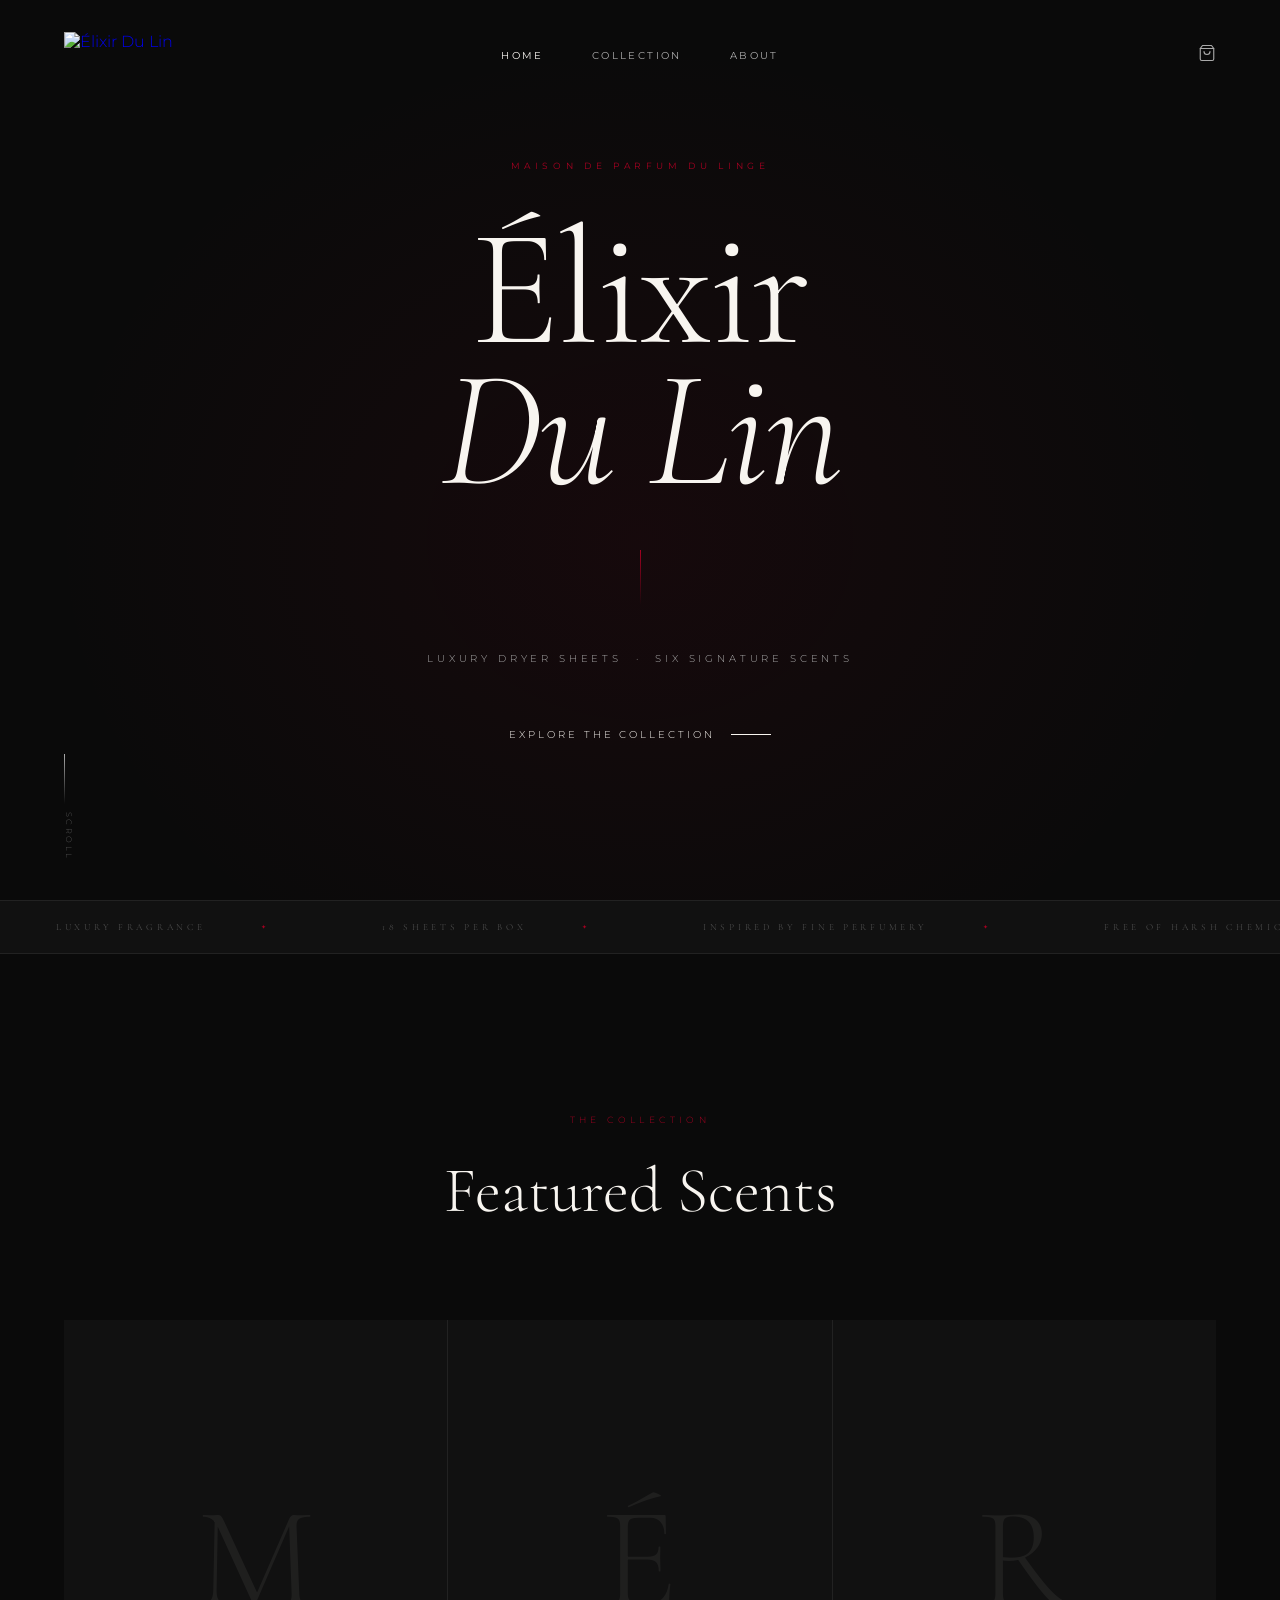
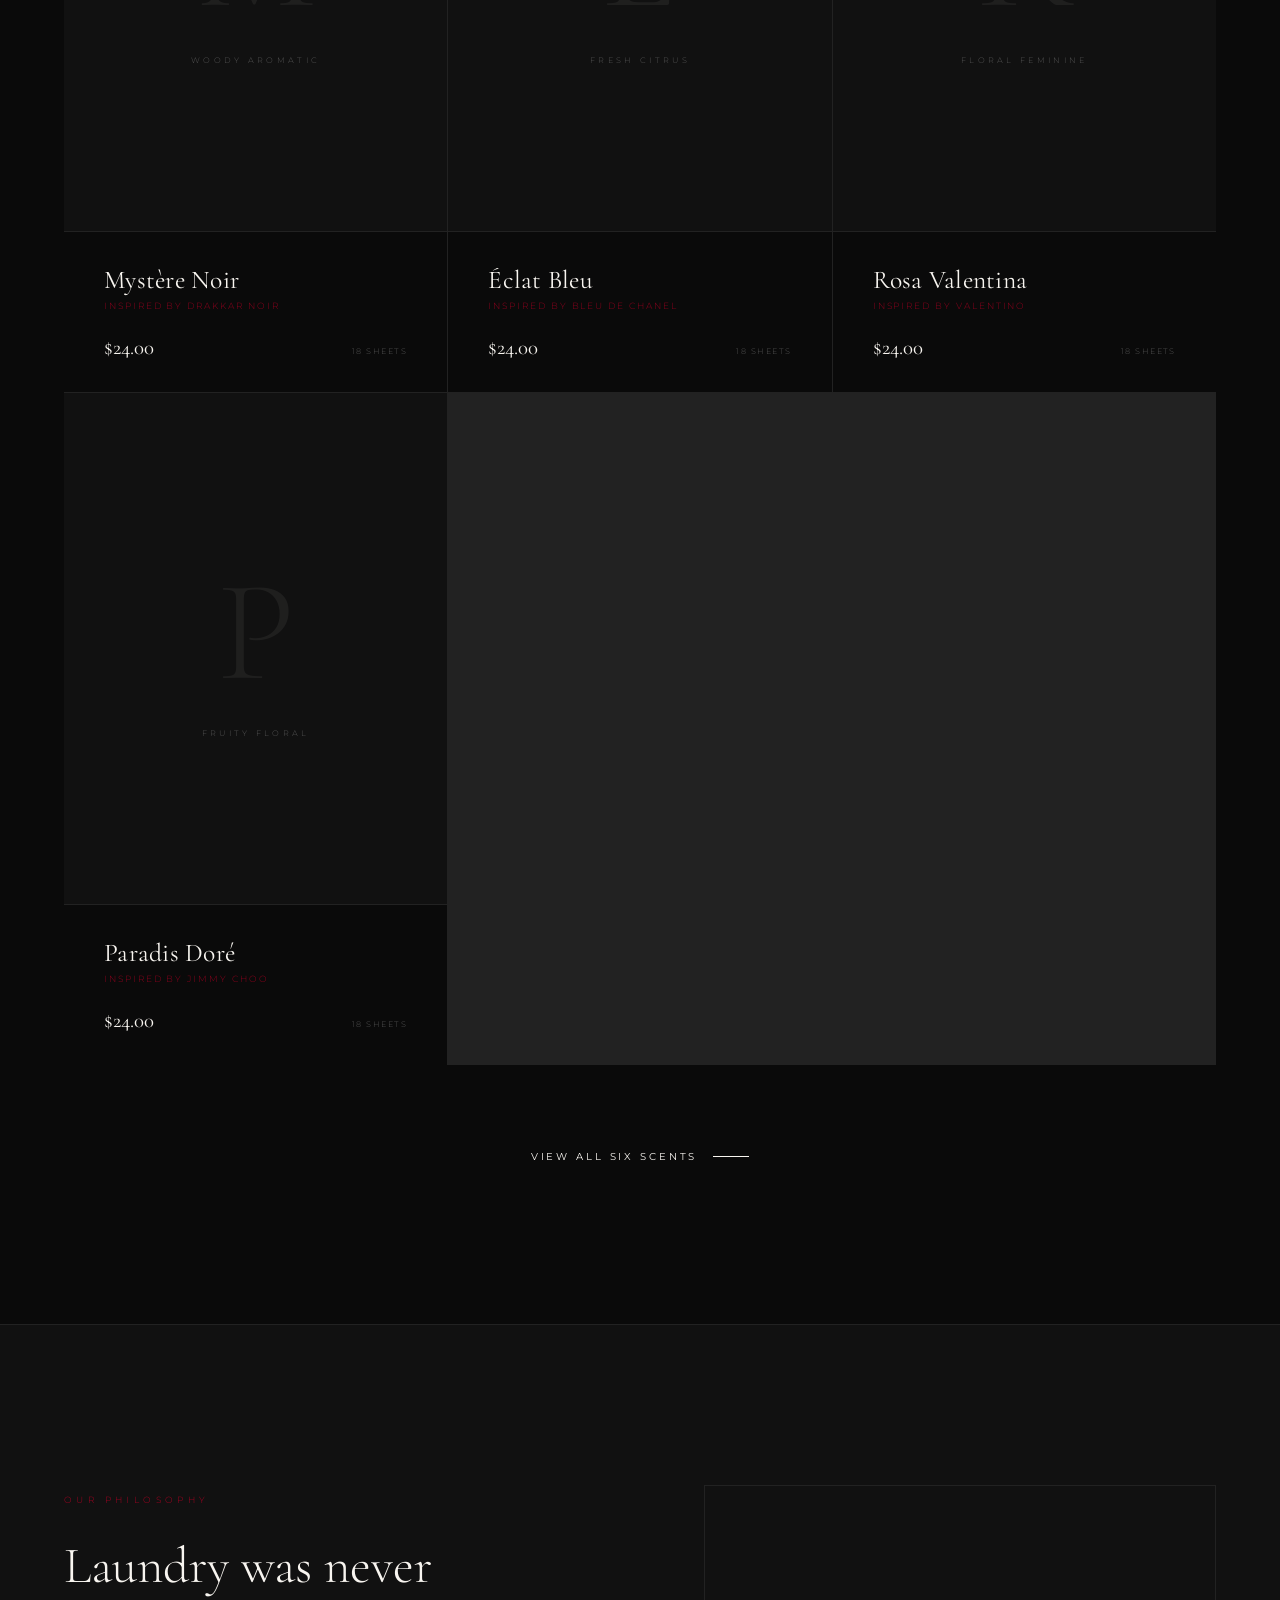
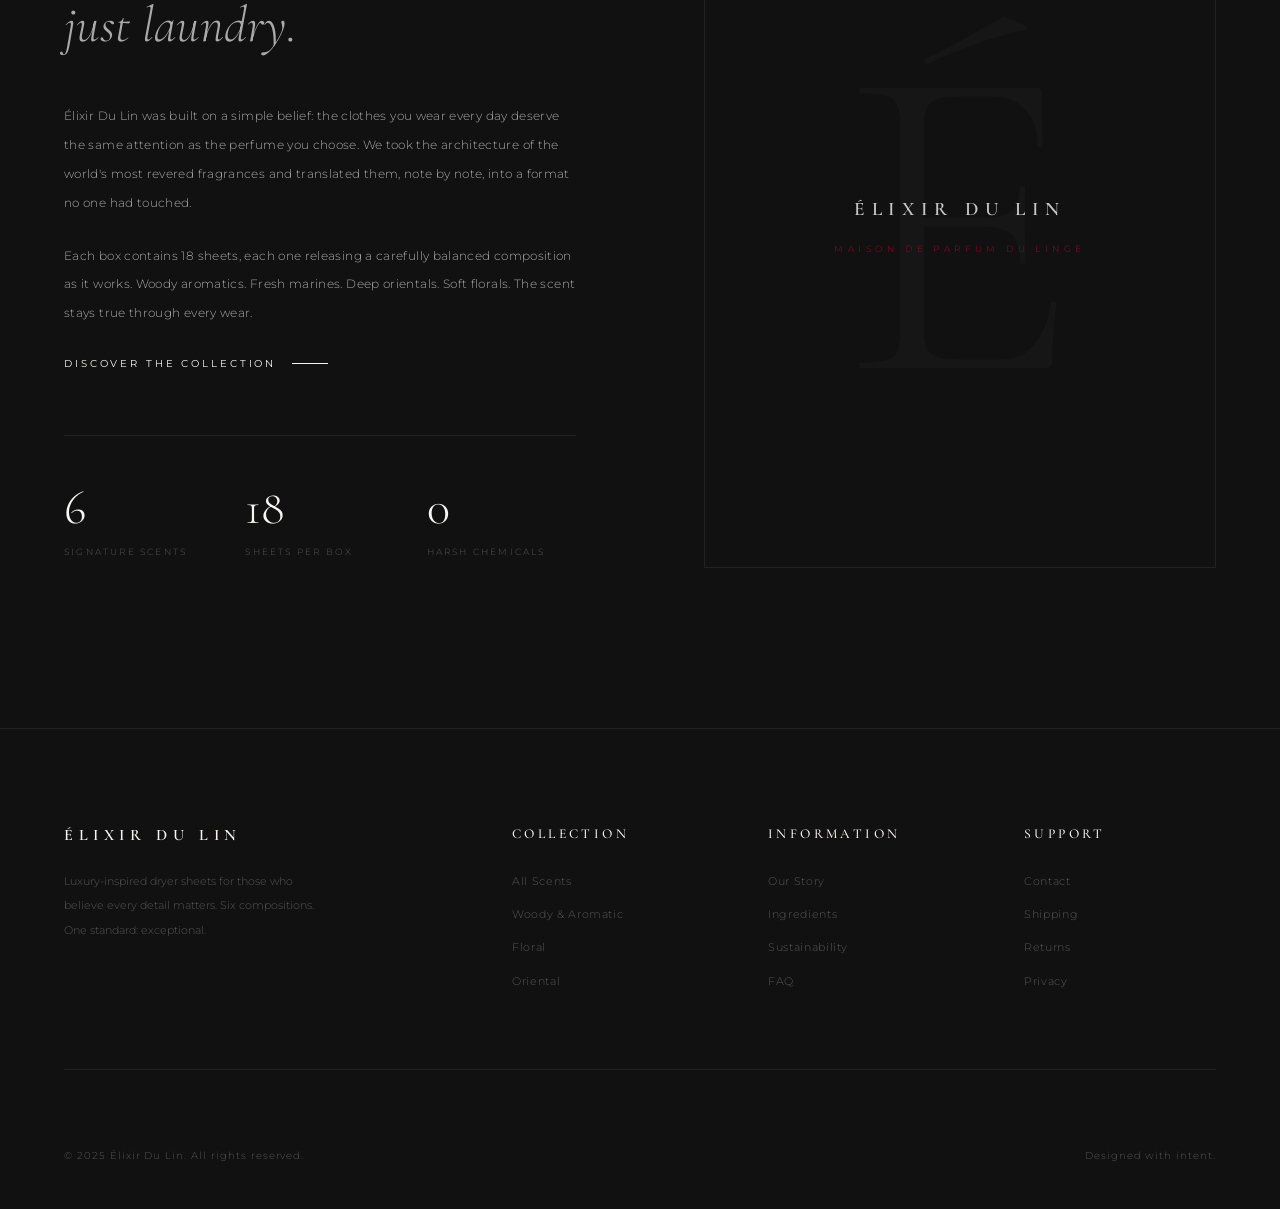
==== commit 97d313e1: "Add ÉDL monogram logo SVG, use in navbar across all pages" ====
--- a/index.html
+++ b/index.html
@@ -10,7 +10,7 @@
 <body>
 
   <nav>
-    <a href="index.html" class="nav-wordmark">Élixir Du Lin</a>
+    <a href="index.html" class="nav-logo-img"><img src="assets/logo.svg" alt="Élixir Du Lin" class="nav-logo-svg"/></a>
     <ul class="nav-links">
       <li><a href="index.html" class="active">Home</a></li>
       <li><a href="shop.html">Collection</a></li>
--- a/css/style.css
+++ b/css/style.css
@@ -85,6 +85,21 @@
 }
 
 .nav-wordmark:hover { opacity: 0.6; }
+
+.nav-logo-img {
+  display: flex;
+  align-items: center;
+  text-decoration: none;
+  transition: opacity 0.3s;
+}
+
+.nav-logo-img:hover { opacity: 0.7; }
+
+.nav-logo-svg {
+  height: 42px;
+  width: auto;
+  display: block;
+}
 
 .nav-links {
   list-style: none;
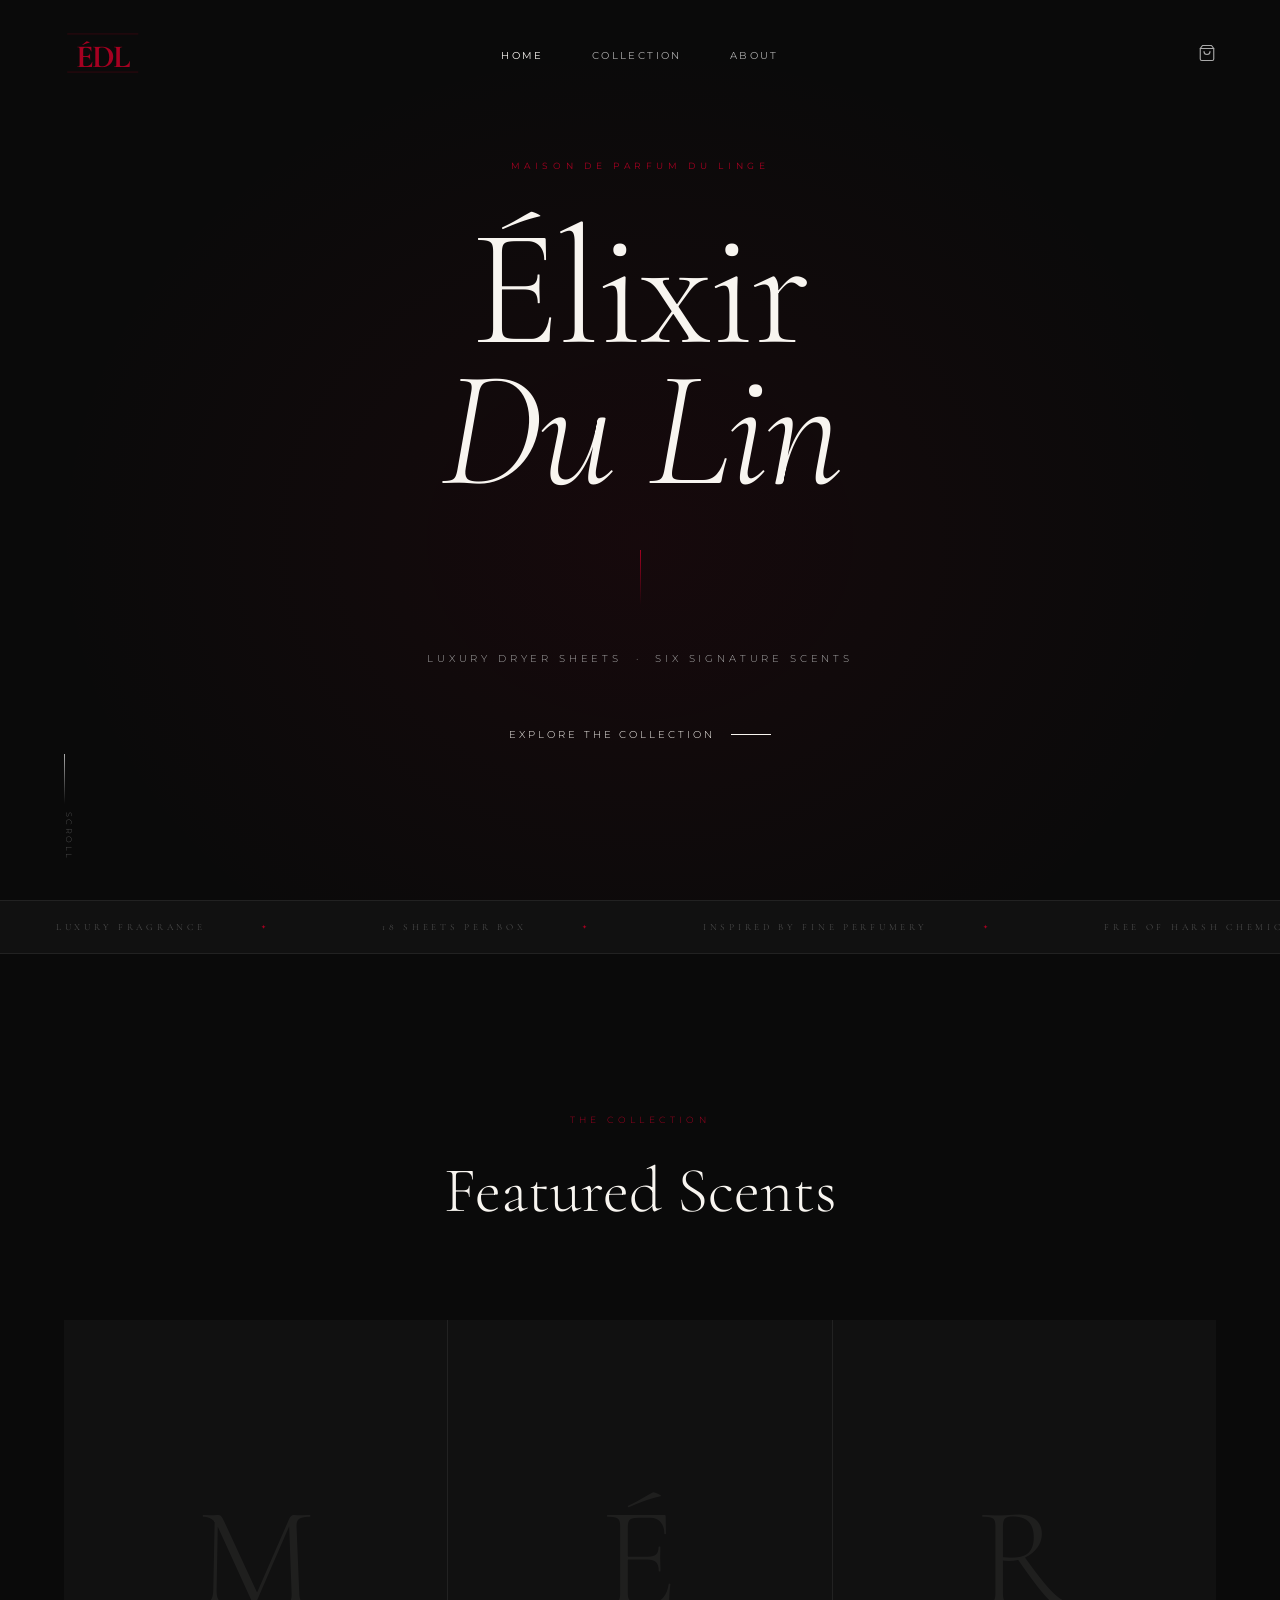
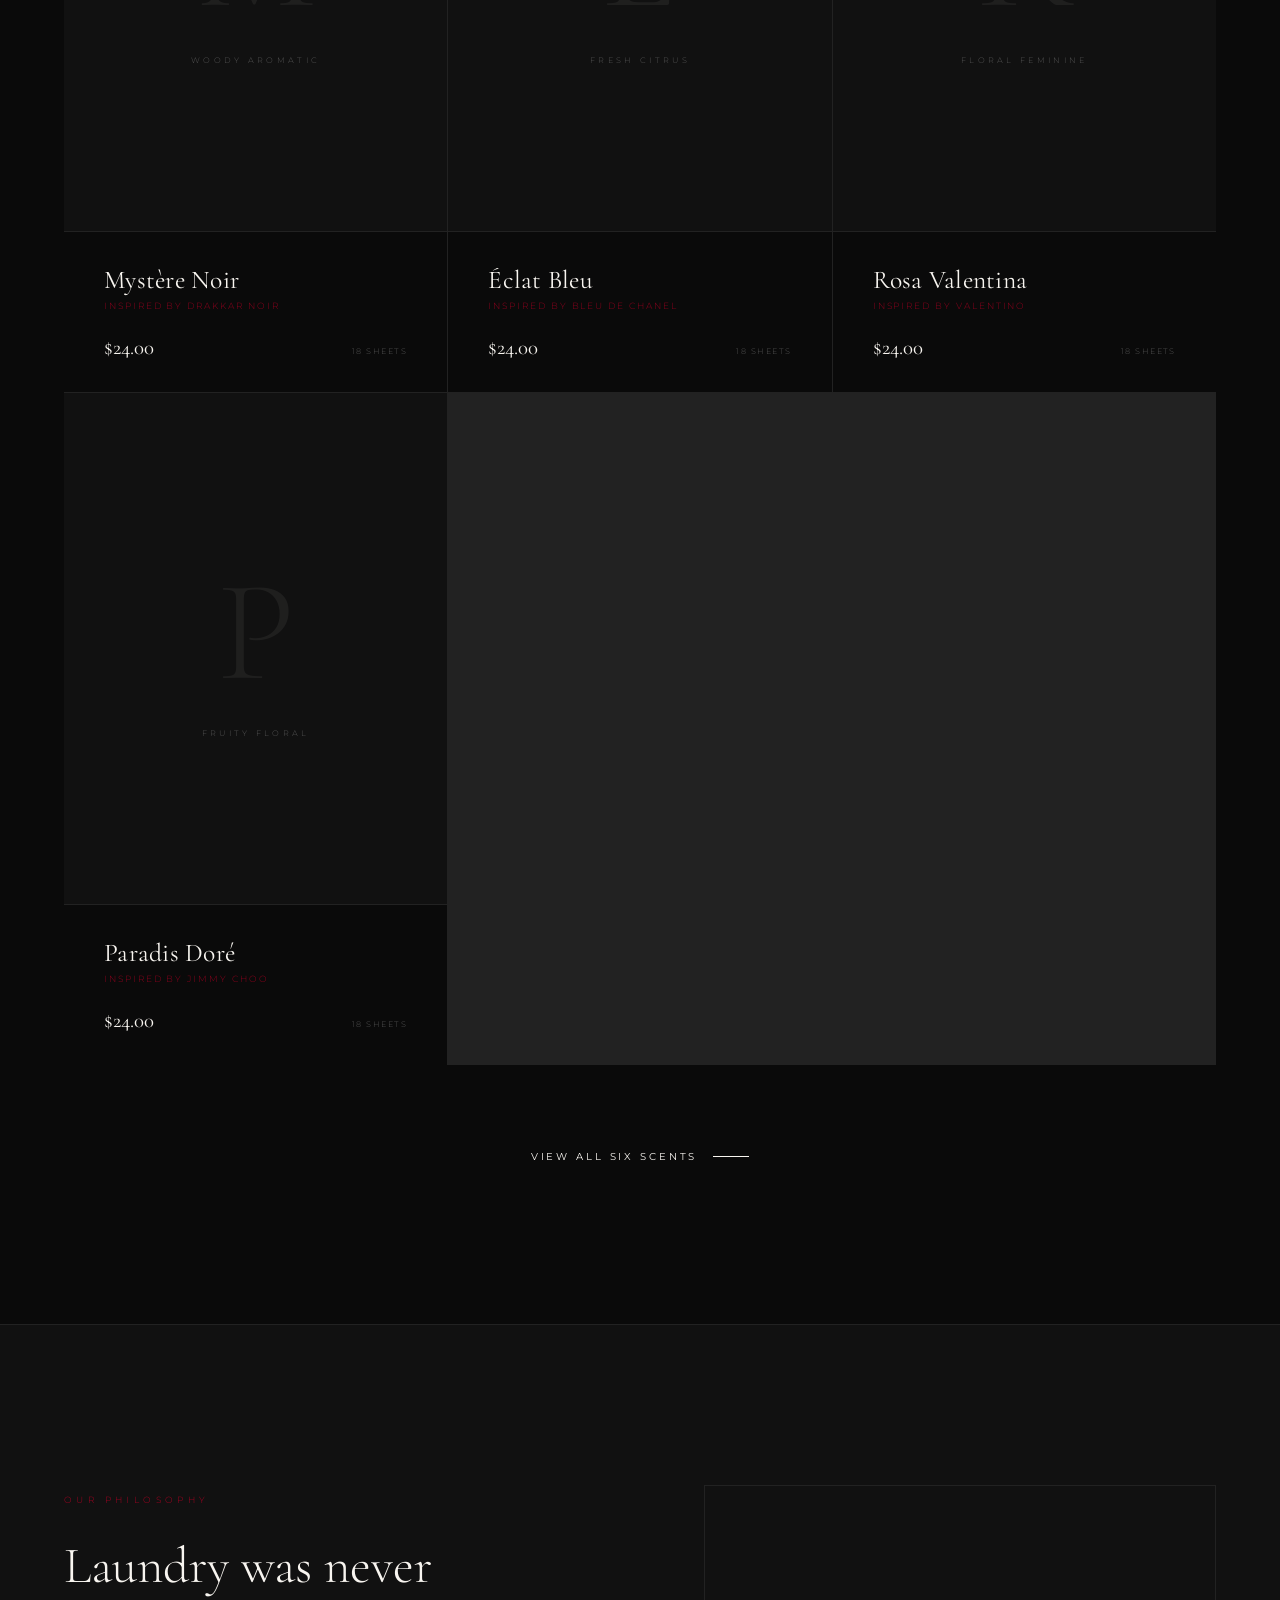
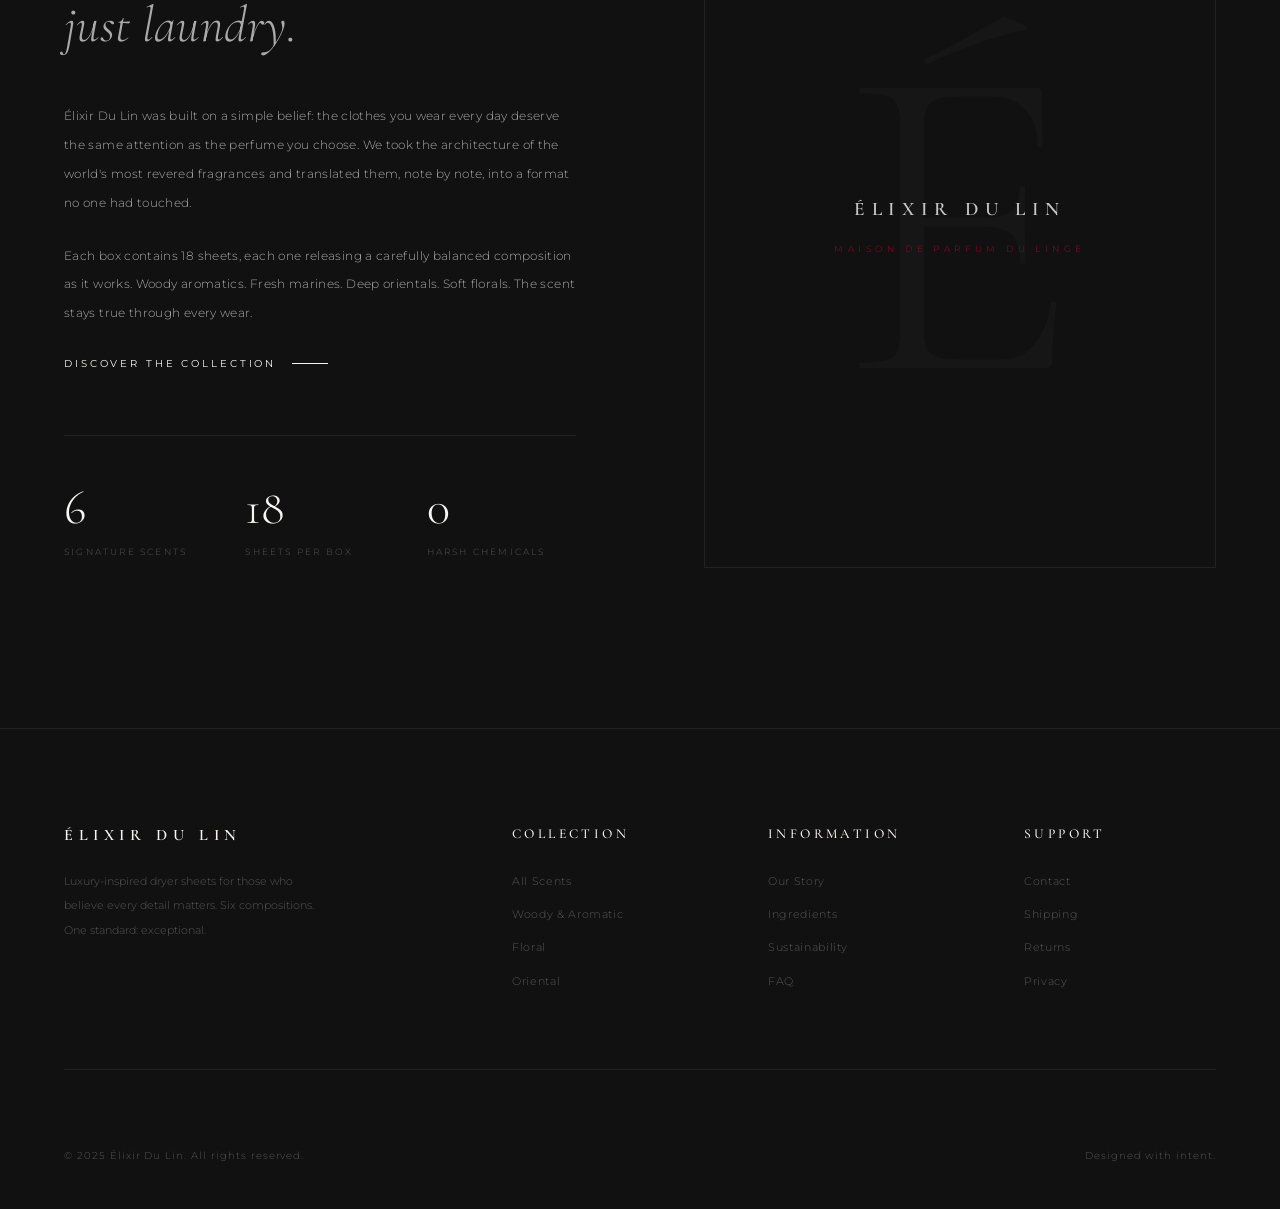
==== commit 174ff05c: "Fix logo: inline SVG instead of img src so font loads correctly" ====
--- a/index.html
+++ b/index.html
@@ -10,7 +10,7 @@
 <body>
 
   <nav>
-    <a href="index.html" class="nav-logo-img"><img src="assets/logo.svg" alt="Élixir Du Lin" class="nav-logo-svg"/></a>
+    <a href="index.html" class="nav-logo-img"><svg class="nav-logo-svg" viewBox="0 0 240 130" xmlns="http://www.w3.org/2000/svg"><line x1="10" y1="6" x2="230" y2="6" stroke="#A50021" stroke-width="0.8"/><text font-family="Cormorant Garamond, Georgia, serif" font-weight="700" font-size="100" fill="#A50021" text-anchor="middle" x="120" y="108" letter-spacing="-6">ÉDL</text><line x1="10" y1="124" x2="230" y2="124" stroke="#A50021" stroke-width="0.8"/></svg></a>
     <ul class="nav-links">
       <li><a href="index.html" class="active">Home</a></li>
       <li><a href="shop.html">Collection</a></li>
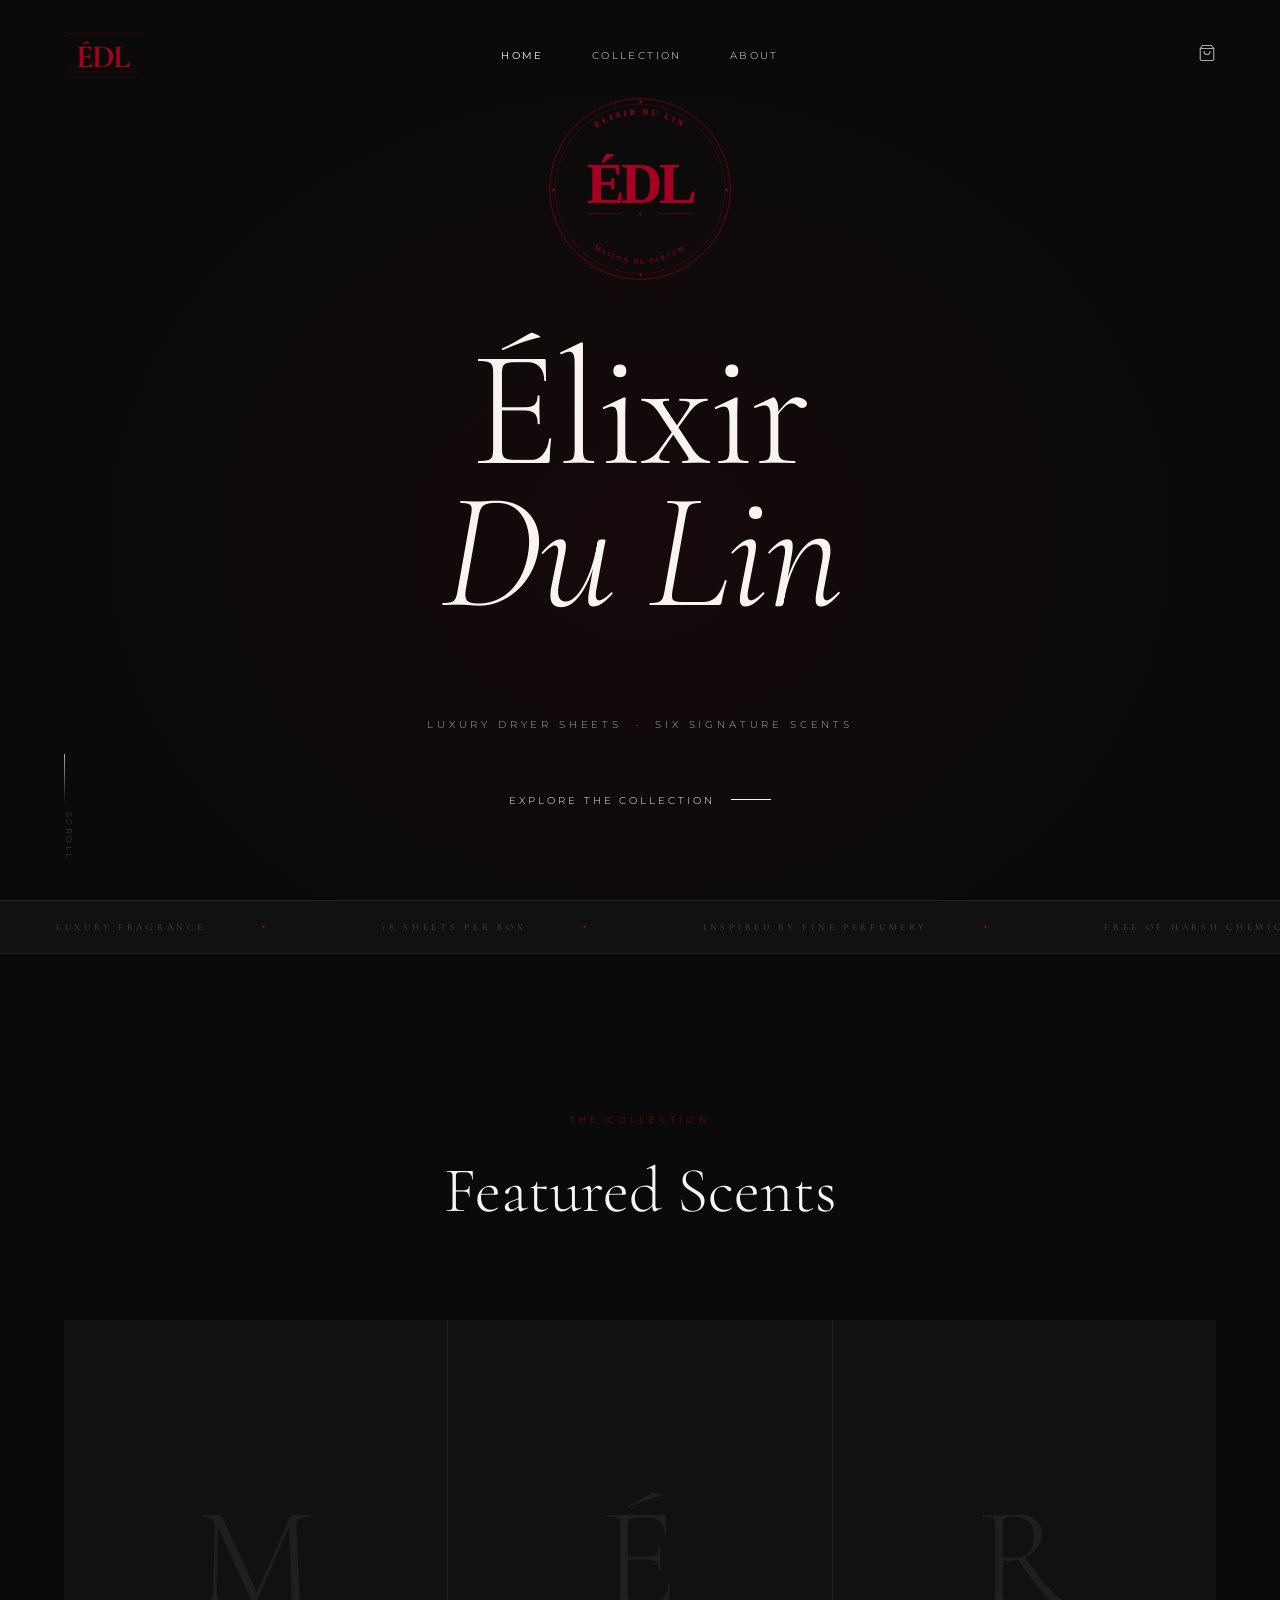
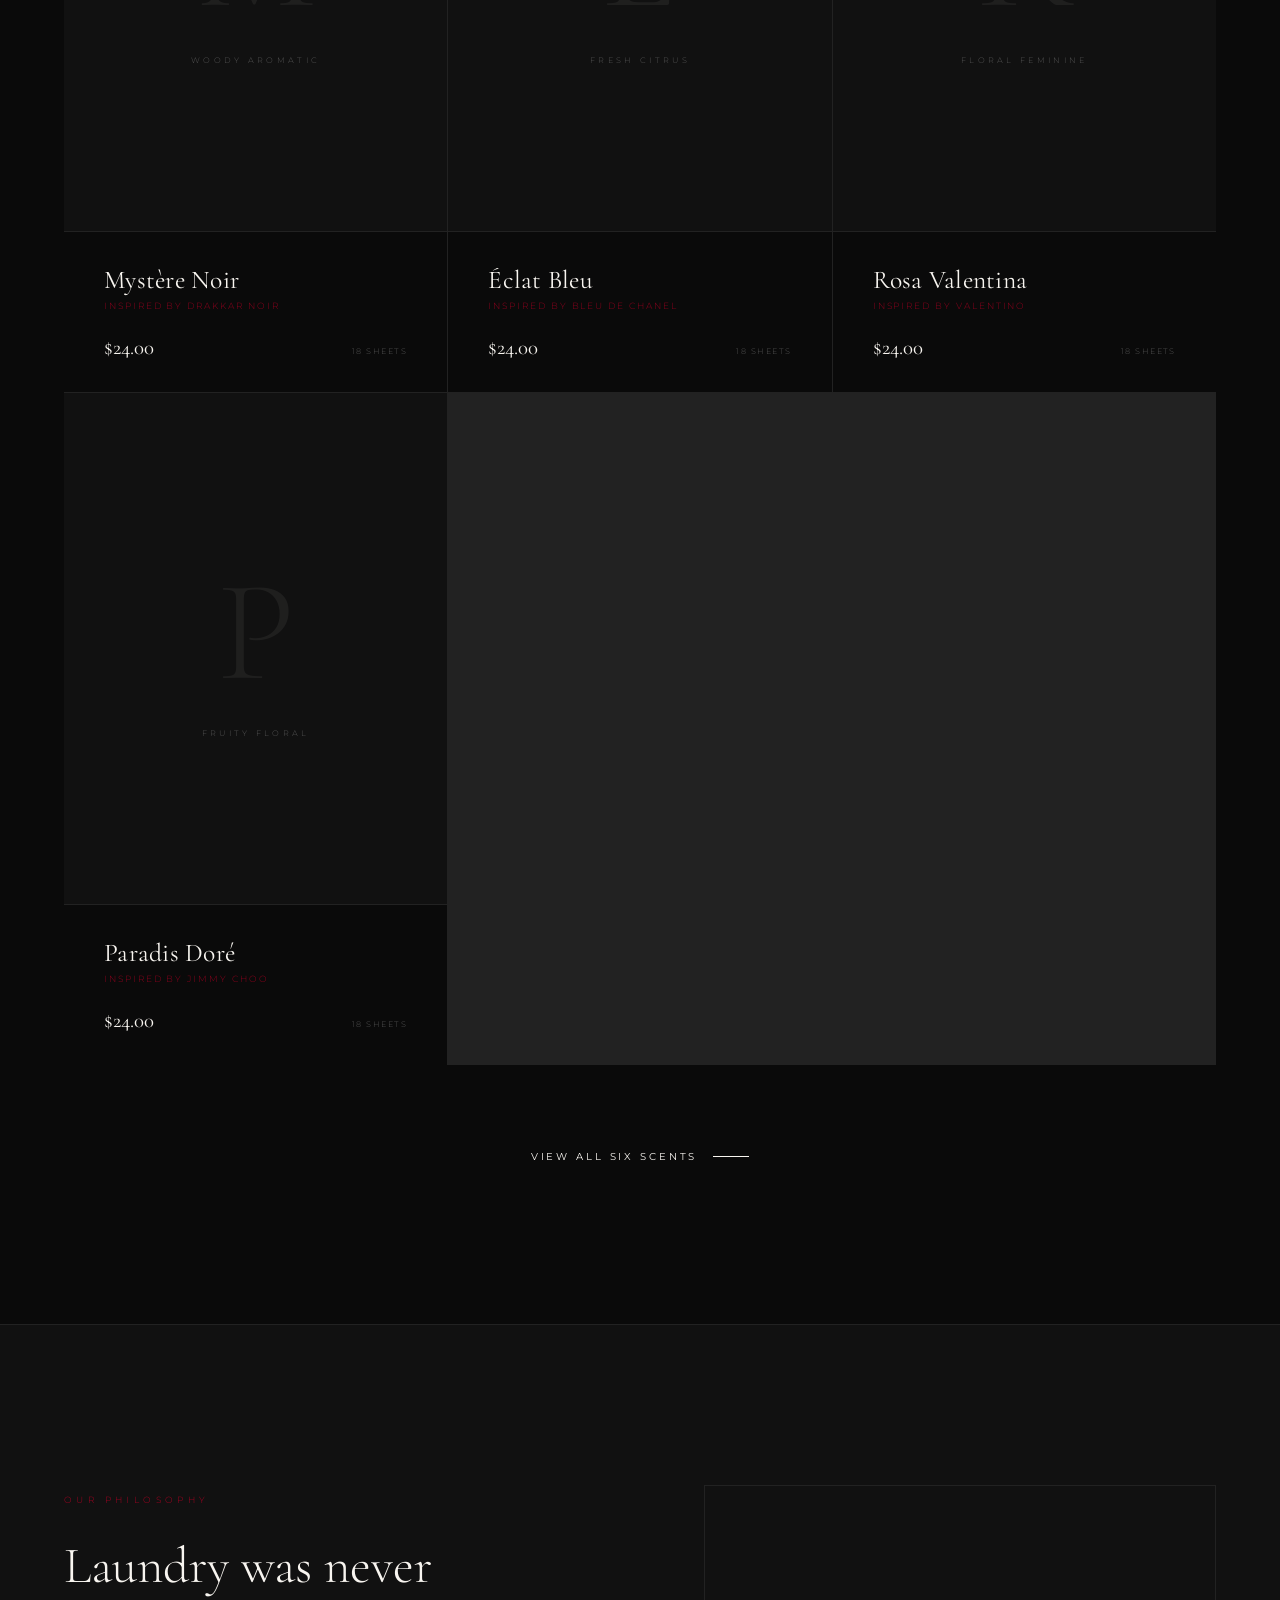
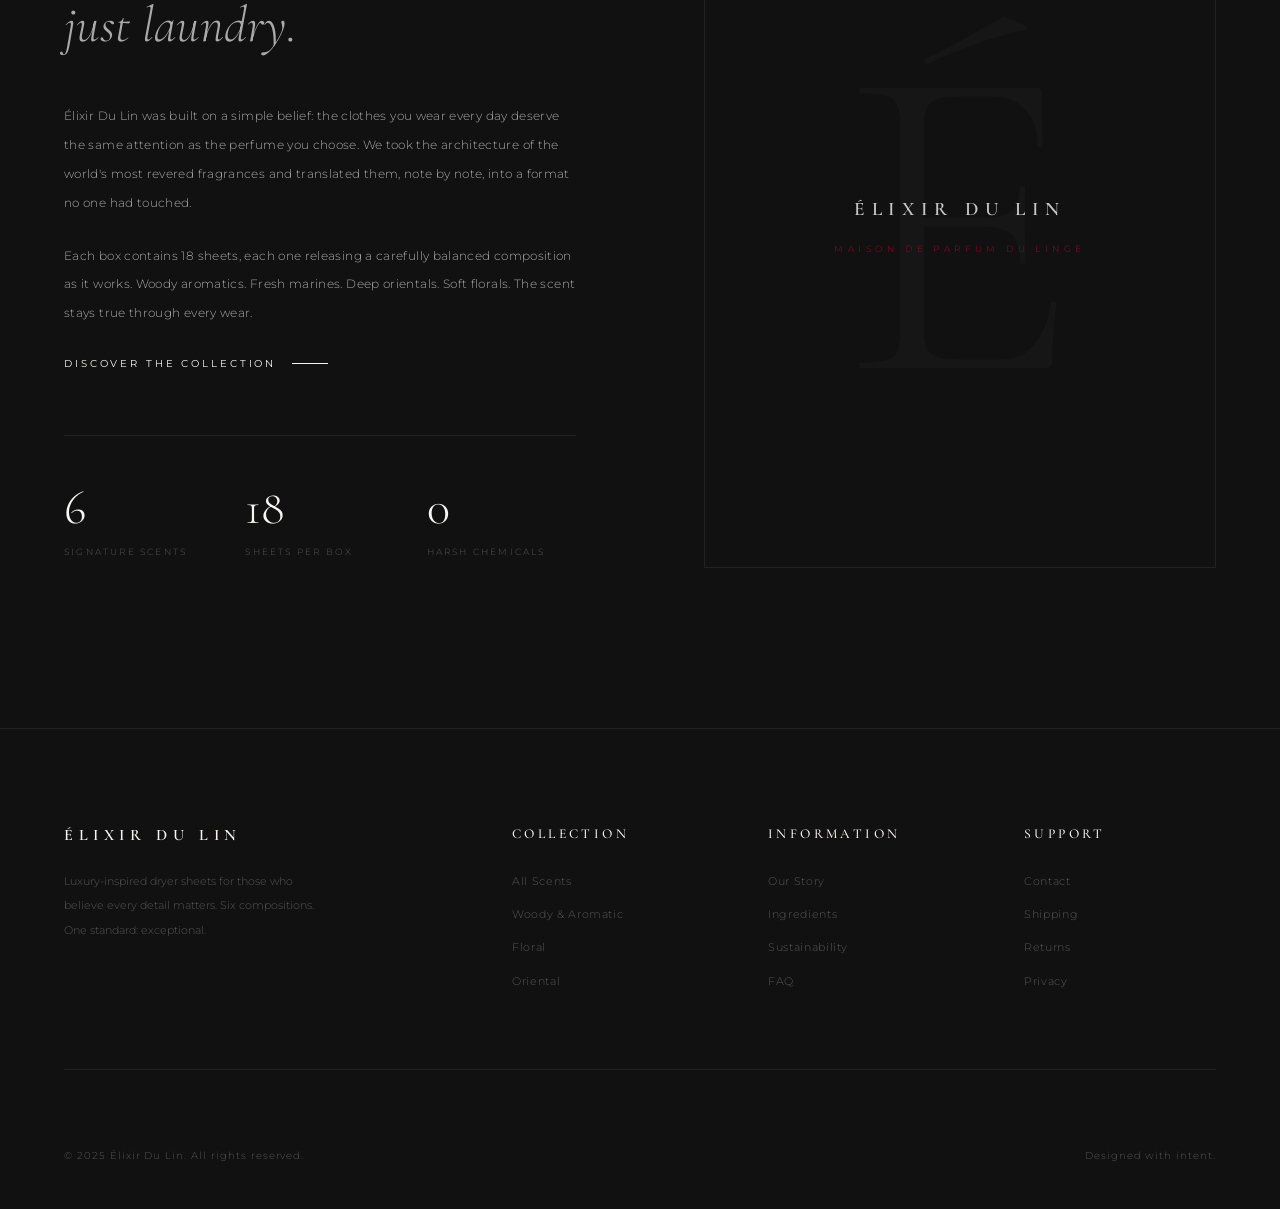
==== commit 779756bf: "Add luxury circular emblem to hero section" ====
--- a/index.html
+++ b/index.html
@@ -26,7 +26,7 @@
 
   <!-- HERO -->
   <section class="hero">
-    <p class="hero-eyebrow reveal">Maison de Parfum du Linge</p>
+    <img src="assets/emblem.svg" alt="Élixir Du Lin emblem" class="hero-emblem reveal" />
     <h1 class="hero-title reveal reveal-delay-1">
       Élixir<br><em>Du Lin</em>
     </h1>
--- a/css/style.css
+++ b/css/style.css
@@ -186,6 +186,13 @@
   inset: 0;
   background: radial-gradient(ellipse at 50% 60%, rgba(165, 0, 33, 0.08) 0%, transparent 65%);
   pointer-events: none;
+}
+
+.hero-emblem {
+  width: clamp(120px, 18vw, 190px);
+  height: auto;
+  margin-bottom: 3.5rem;
+  opacity: 0.92;
 }
 
 .hero-eyebrow {
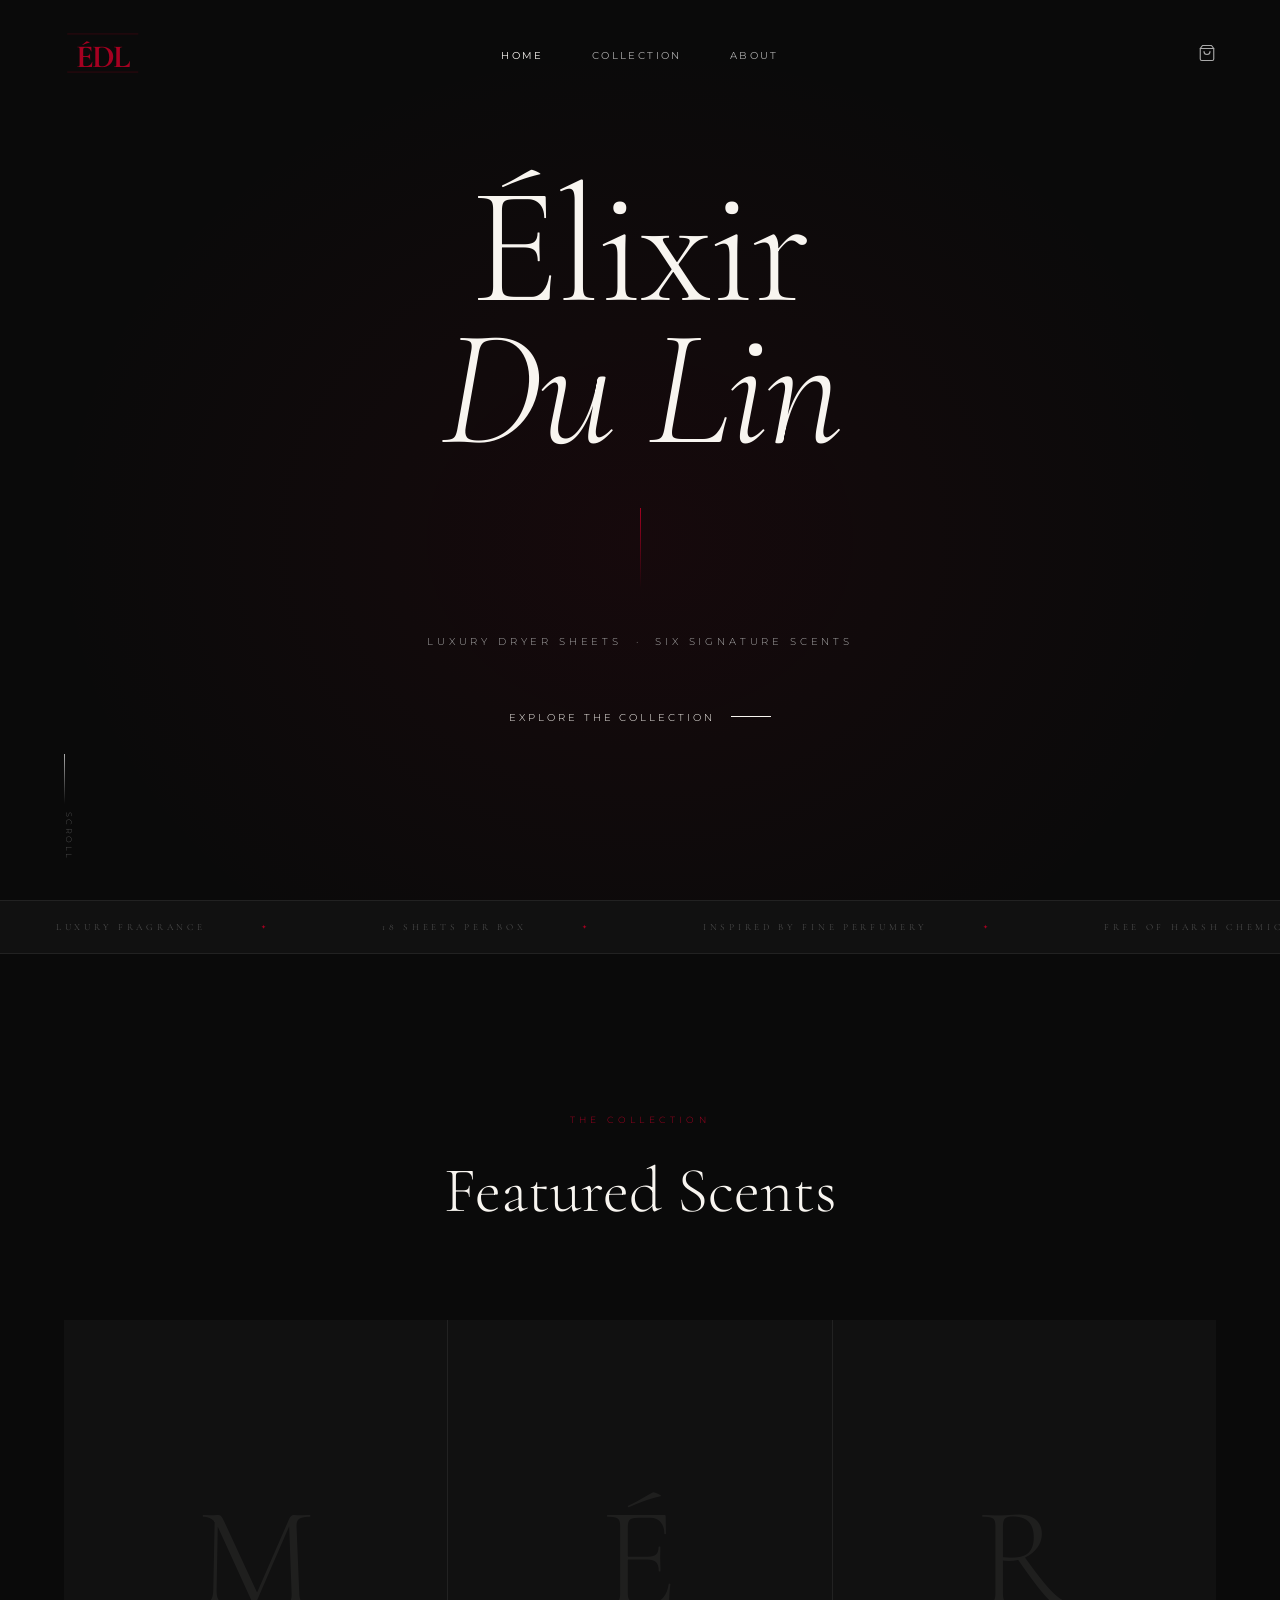
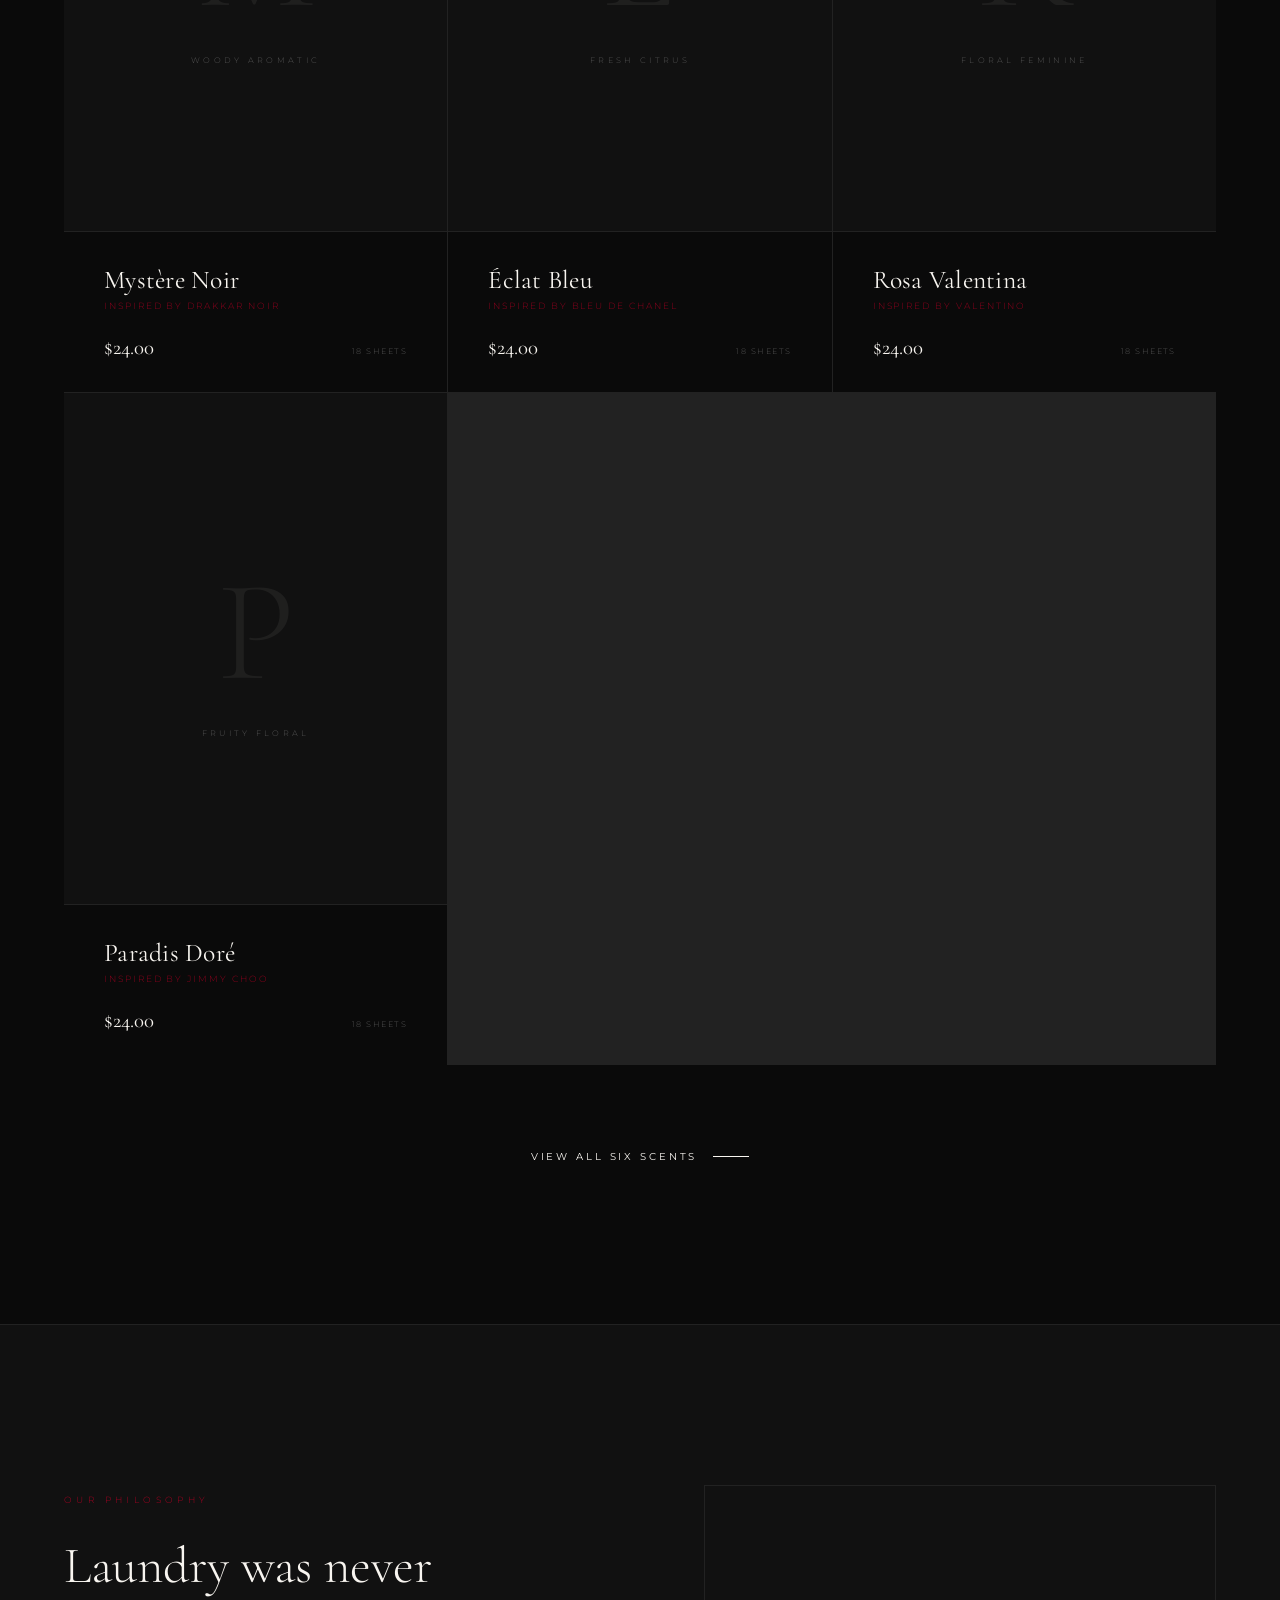
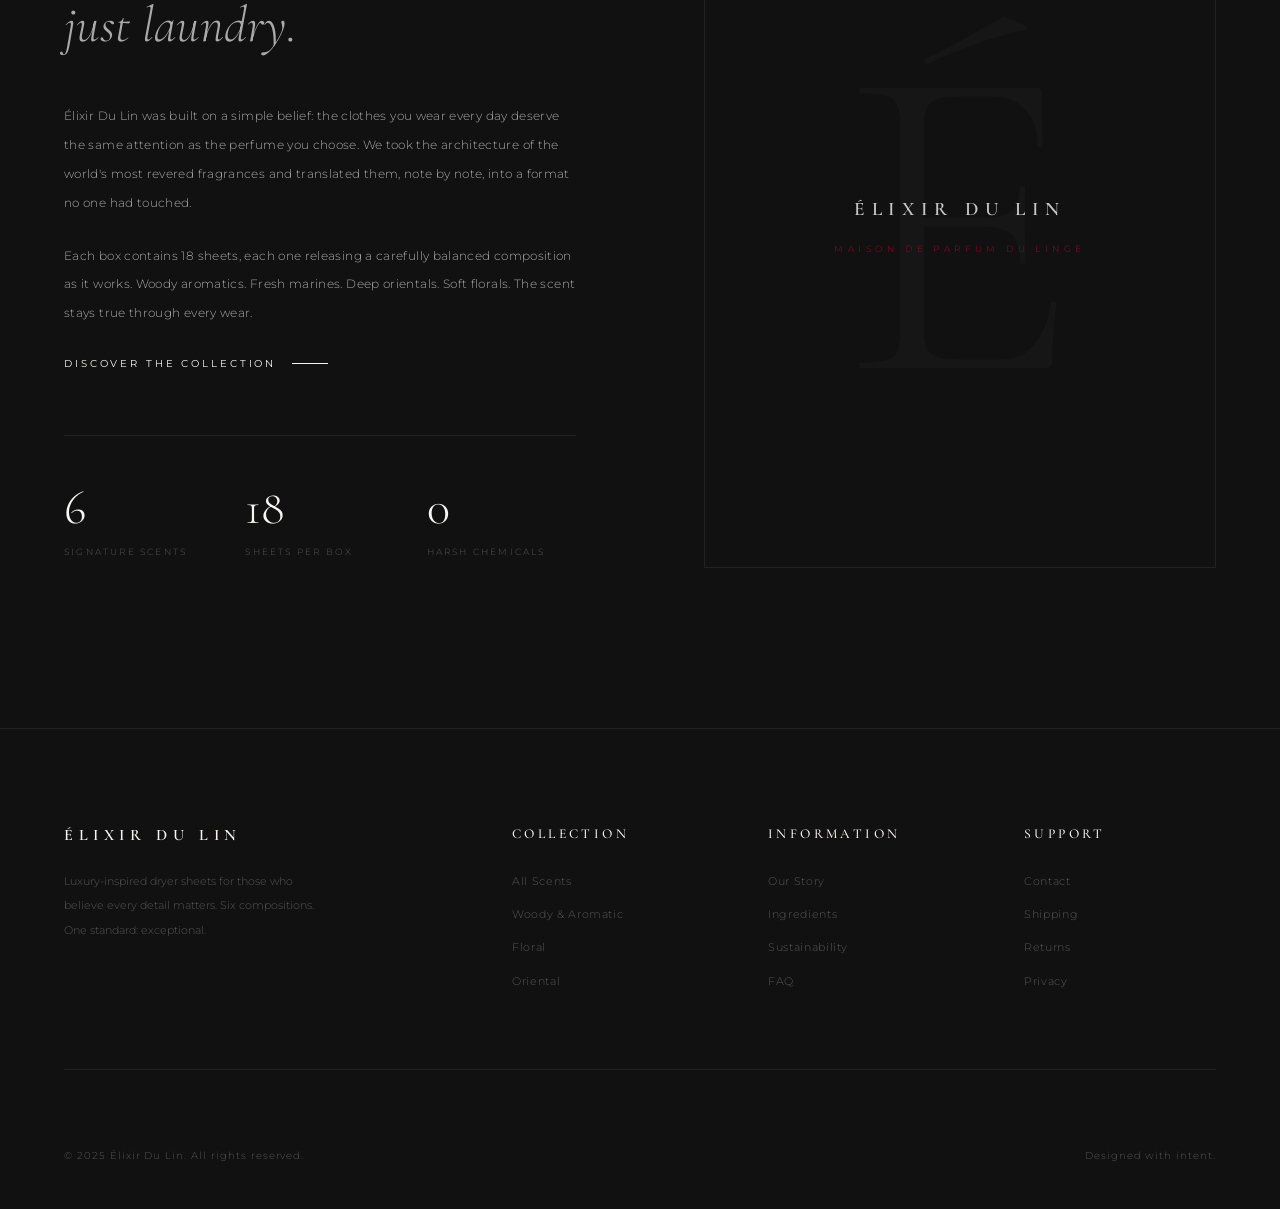
==== commit 20eec9e6: "Remove emblem from hero, revert to clean layout" ====
--- a/index.html
+++ b/index.html
@@ -26,7 +26,6 @@
 
   <!-- HERO -->
   <section class="hero">
-    <img src="assets/emblem.svg" alt="Élixir Du Lin emblem" class="hero-emblem reveal" />
     <h1 class="hero-title reveal reveal-delay-1">
       Élixir<br><em>Du Lin</em>
     </h1>
--- a/css/style.css
+++ b/css/style.css
@@ -186,13 +186,6 @@
   inset: 0;
   background: radial-gradient(ellipse at 50% 60%, rgba(165, 0, 33, 0.08) 0%, transparent 65%);
   pointer-events: none;
-}
-
-.hero-emblem {
-  width: clamp(120px, 18vw, 190px);
-  height: auto;
-  margin-bottom: 3.5rem;
-  opacity: 0.92;
 }
 
 .hero-eyebrow {
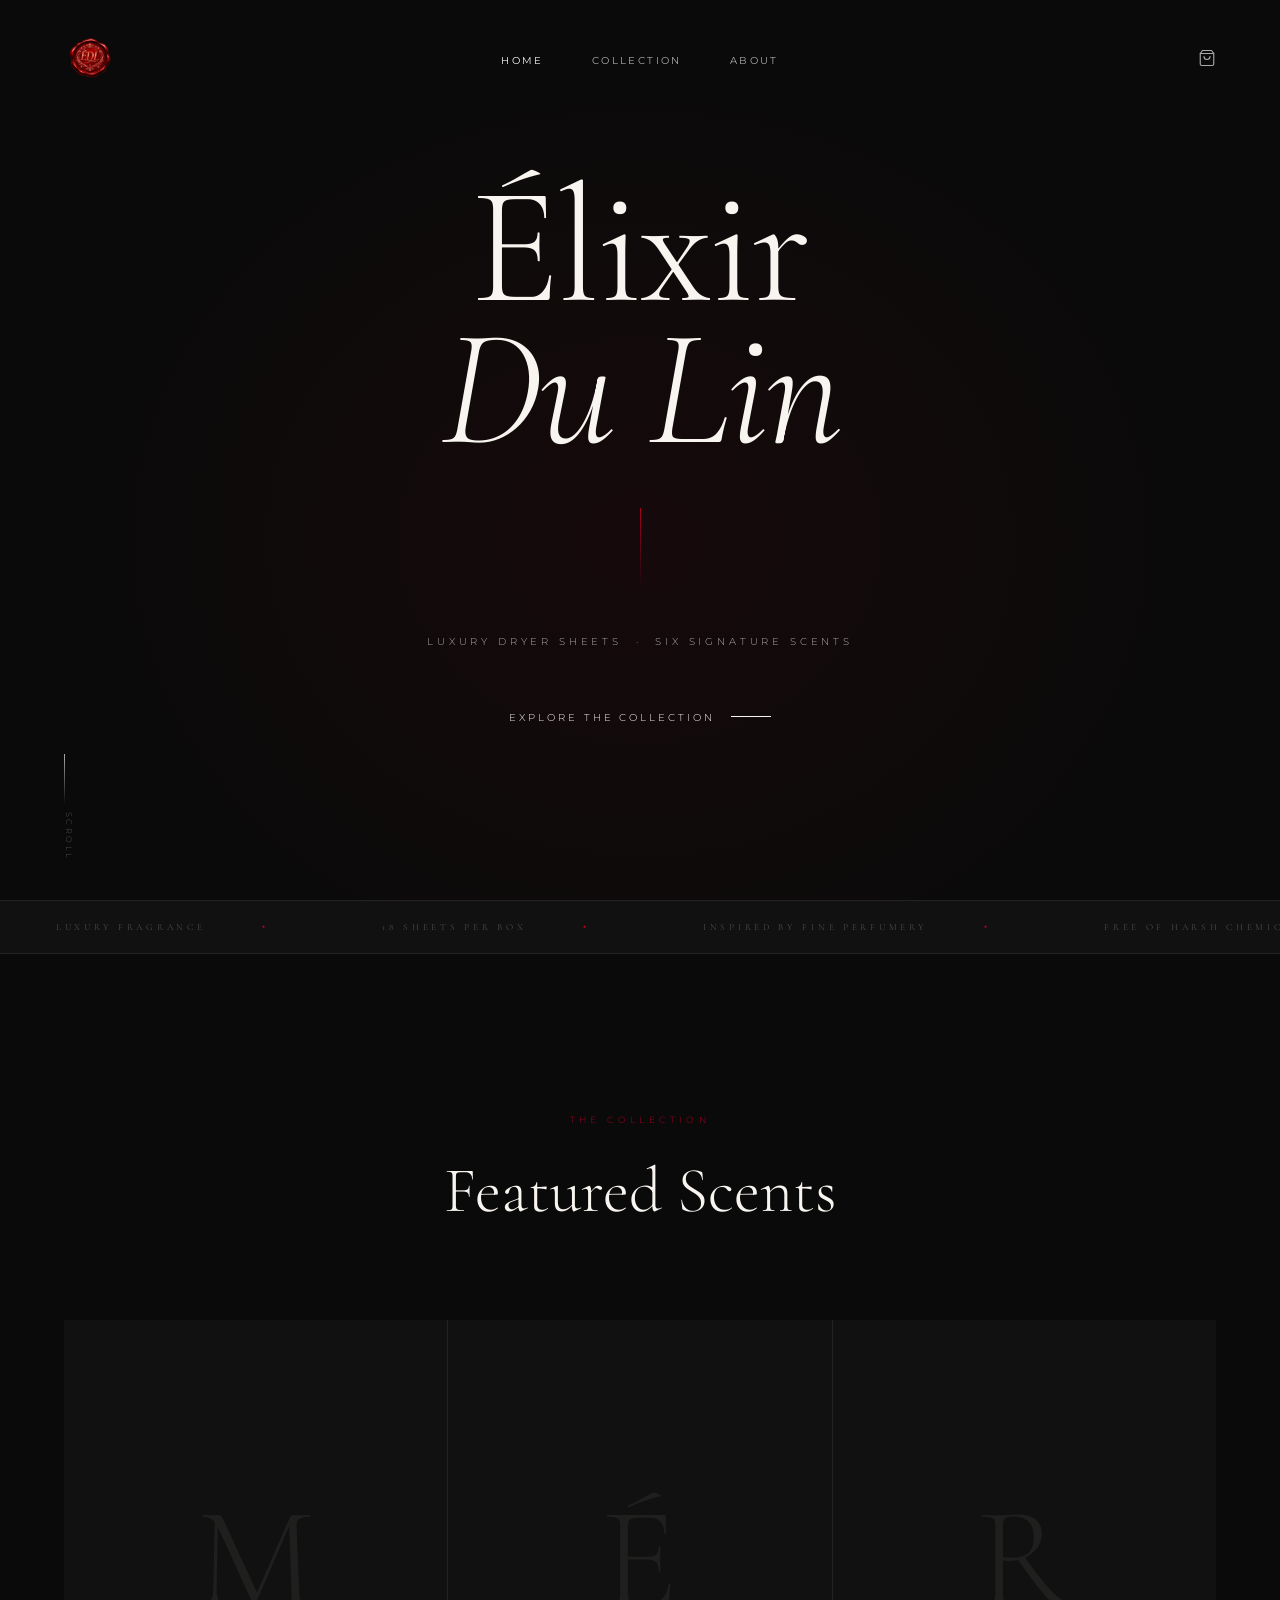
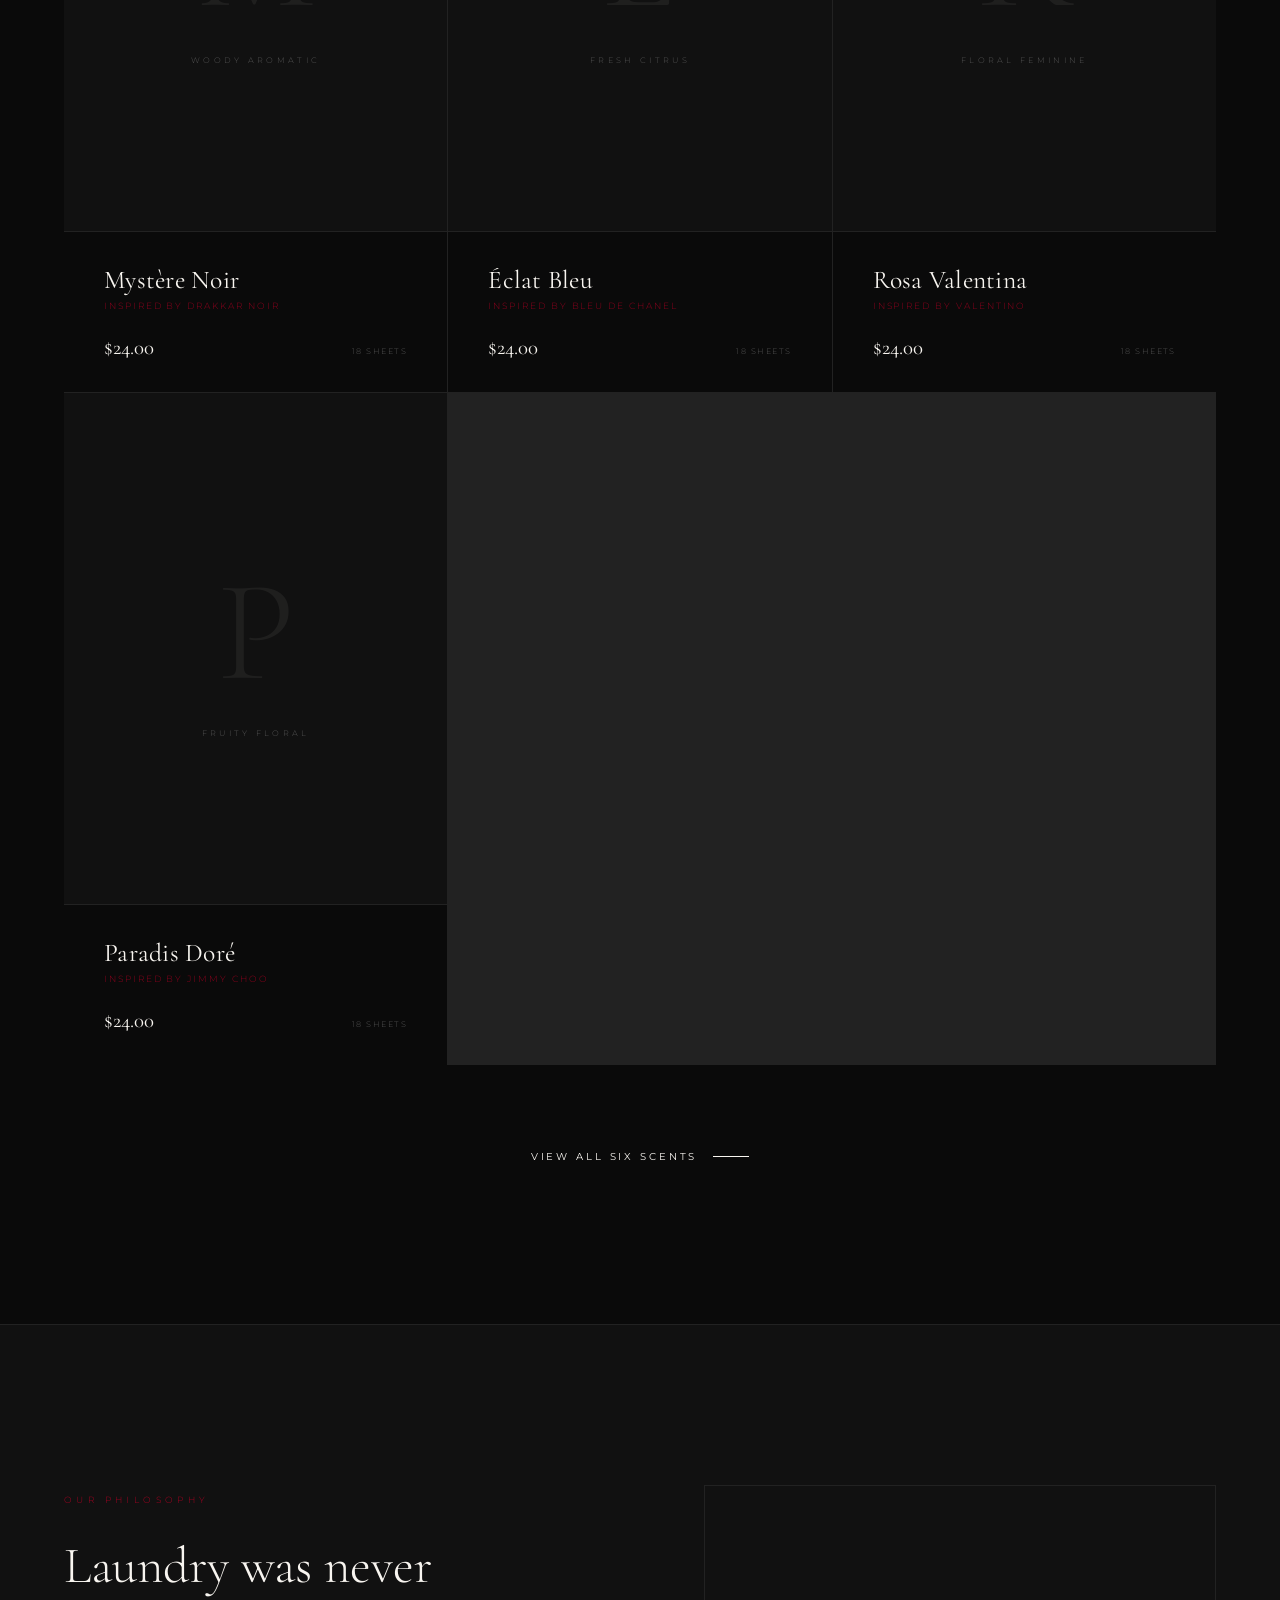
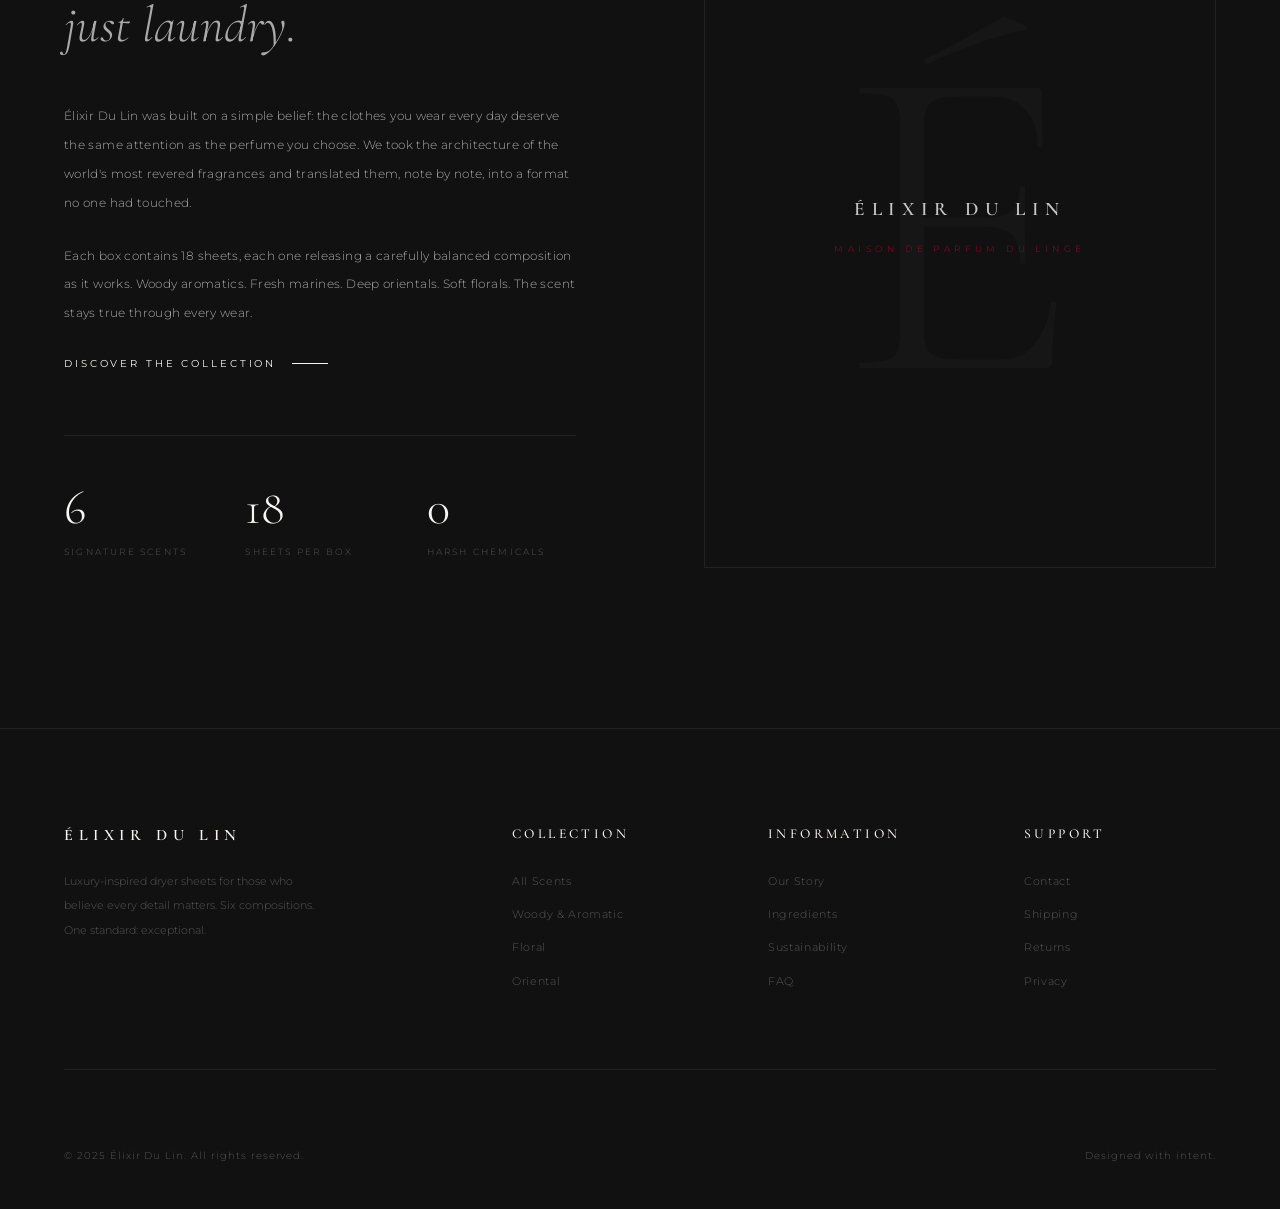
==== commit 556fb2b7: "Replace nav logo with ornate wax seal PNG (transparent background)" ====
--- a/index.html
+++ b/index.html
@@ -10,7 +10,7 @@
 <body>
 
   <nav>
-    <a href="index.html" class="nav-logo-img"><svg class="nav-logo-svg" viewBox="0 0 240 130" xmlns="http://www.w3.org/2000/svg"><line x1="10" y1="6" x2="230" y2="6" stroke="#A50021" stroke-width="0.8"/><text font-family="Cormorant Garamond, Georgia, serif" font-weight="700" font-size="100" fill="#A50021" text-anchor="middle" x="120" y="108" letter-spacing="-6">ÉDL</text><line x1="10" y1="124" x2="230" y2="124" stroke="#A50021" stroke-width="0.8"/></svg></a>
+    <a href="index.html" class="nav-logo-img"><img src="assets/seal.png" class="nav-logo-svg" alt="Élixir Du Lin" /></a>
     <ul class="nav-links">
       <li><a href="index.html" class="active">Home</a></li>
       <li><a href="shop.html">Collection</a></li>
--- a/css/style.css
+++ b/css/style.css
@@ -96,7 +96,7 @@
 .nav-logo-img:hover { opacity: 0.7; }
 
 .nav-logo-svg {
-  height: 42px;
+  height: 52px;
   width: auto;
   display: block;
 }
